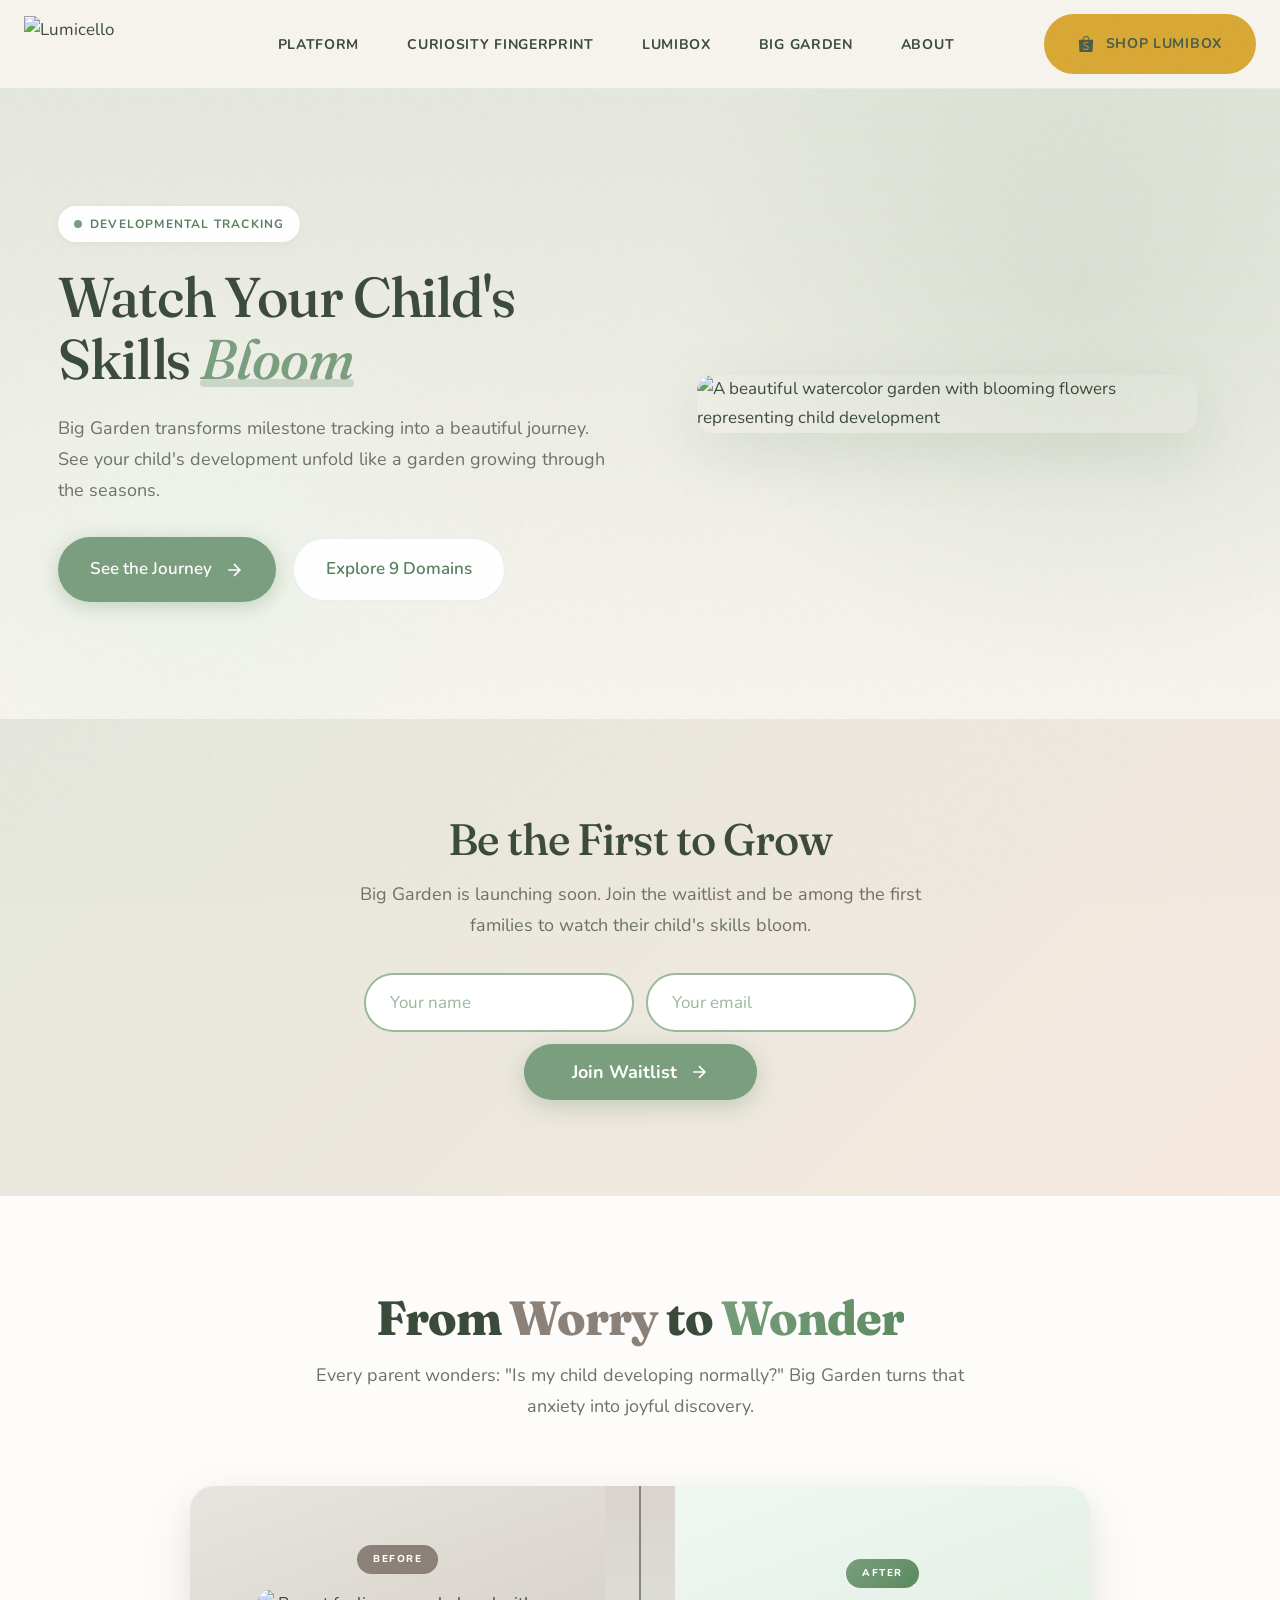
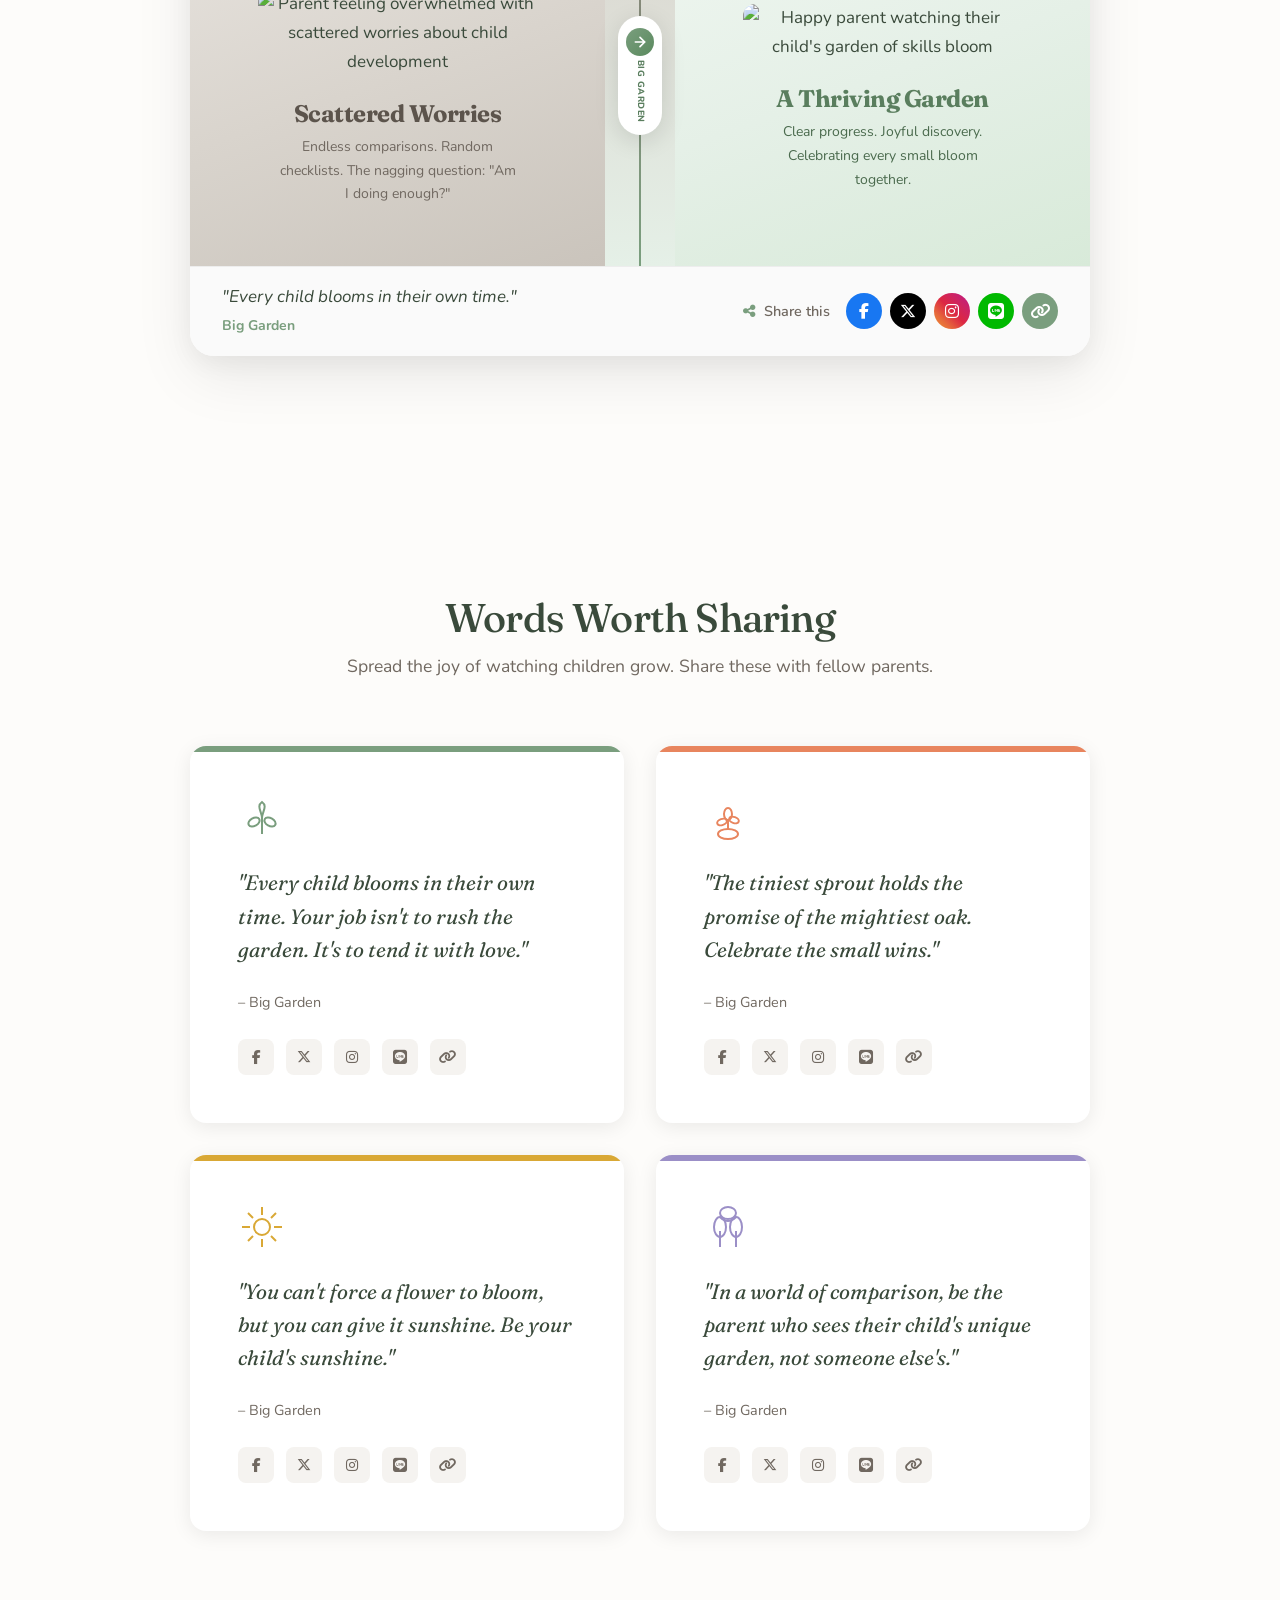
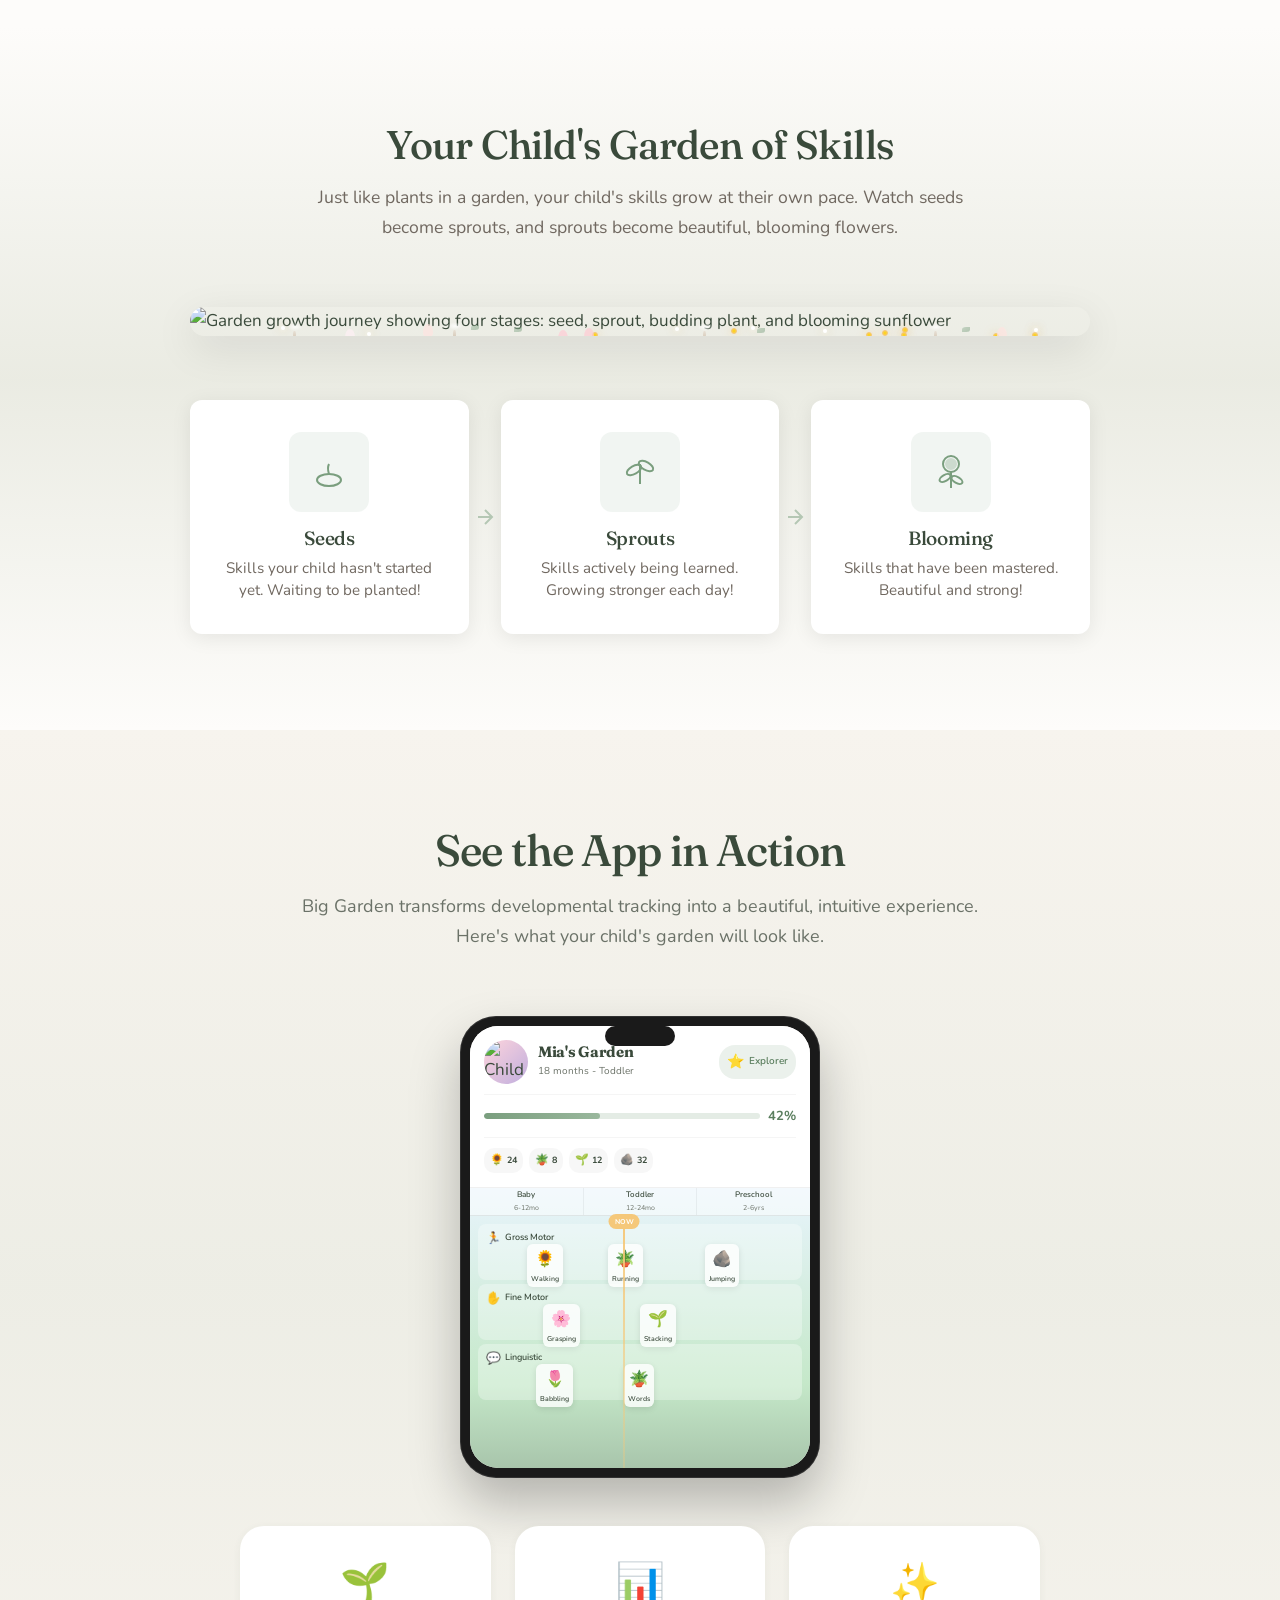
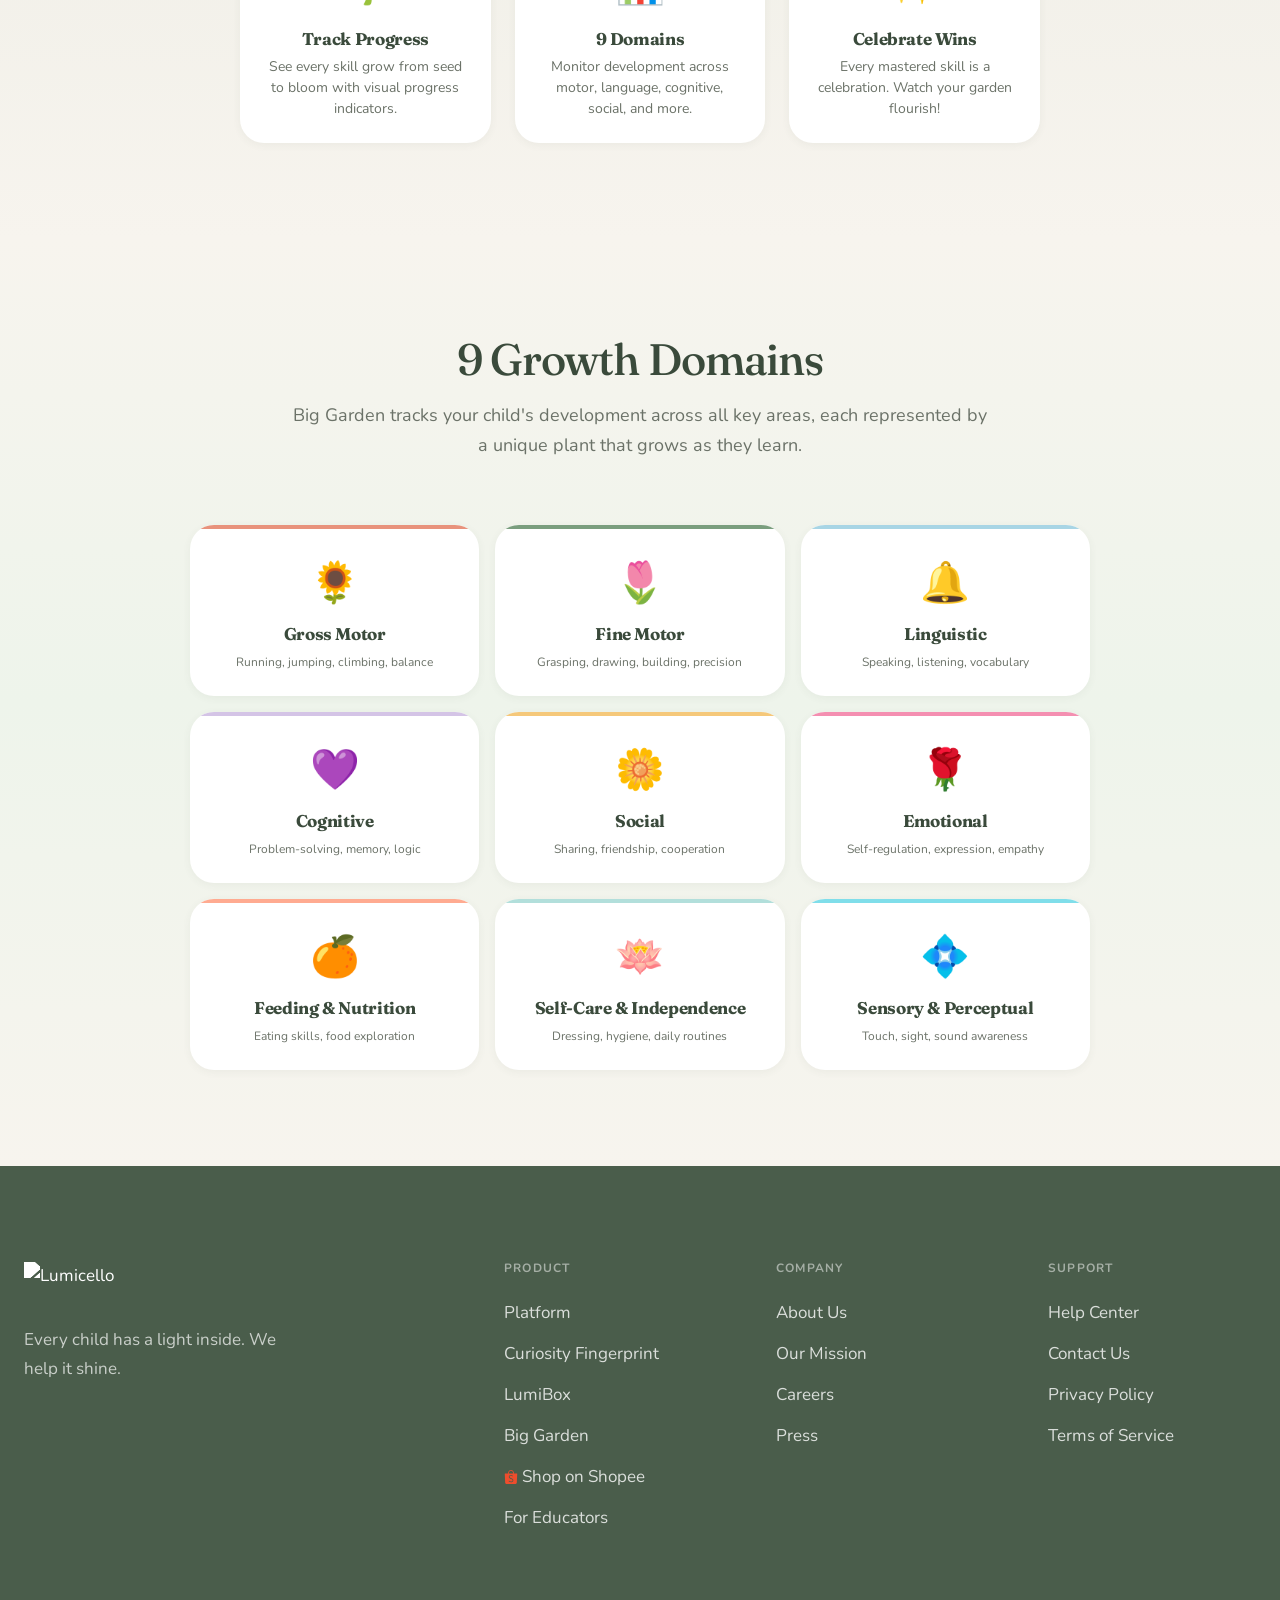
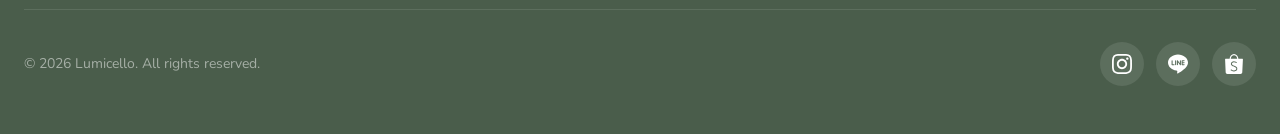
==== big-garden.html @ c8d3661e "Website updates: Big Garden waitlist, Shopee integration, illustrations, UX fixes - Add Big Garden p" ====
<!DOCTYPE html>
<html lang="en">
<head>
    <meta charset="UTF-8">
    <meta name="viewport" content="width=device-width, initial-scale=1.0">
    <meta name="theme-color" content="#7A9E7E">
    <title>Big Garden - Watch Your Child Grow | Lumicello</title>
    <meta name="description" content="Track your child's developmental milestones through the Big Garden app. Watch skills bloom like plants in a garden with our playful, research-backed approach.">

    <!-- Open Graph / Social Sharing -->
    <meta property="og:type" content="website">
    <meta property="og:url" content="https://lumicello.com/big-garden.html">
    <meta property="og:title" content="Big Garden - Watch Your Child Grow | Lumicello">
    <meta property="og:description" content="Track your child's developmental milestones through the Big Garden app. Watch skills bloom like plants in a garden.">
    <meta property="og:image" content="https://lumicello.com/assets/images/og-image.webp">
    <meta property="og:site_name" content="Lumicello">
    <meta property="og:locale" content="en_US">
    <meta property="og:locale:alternate" content="th_TH">

    <!-- Canonical URL -->
    <link rel="canonical" href="https://lumicello.com/big-garden.html">

    <!-- Twitter Card -->
    <meta name="twitter:card" content="summary_large_image">
    <meta name="twitter:title" content="Big Garden - Watch Your Child Grow | Lumicello">
    <meta name="twitter:description" content="Track your child's developmental milestones through the Big Garden app. Watch skills bloom like plants in a garden.">
    <meta name="twitter:image" content="https://lumicello.com/assets/images/og-image.webp">

    <!-- Fonts -->
    <link rel="preconnect" href="https://fonts.googleapis.com">
    <link rel="preconnect" href="https://fonts.gstatic.com" crossorigin>
    <link rel="preload" href="https://fonts.gstatic.com/s/nunito/v32/XRXV3I6Li01BKofINeaBTMnFcQ.woff2" as="font" type="font/woff2" crossorigin>
    <link rel="preload" href="https://fonts.gstatic.com/s/fraunces/v38/6NU78FyLNQOQZAnv9bYEvDiIdE9Ea92uemAk_WBq8U_9v0c2Wa0KxC9TeP2Xz5c.woff2" as="font" type="font/woff2" crossorigin>
    <link href="https://fonts.googleapis.com/css2?family=Fraunces:ital,opsz,wght@0,9..144,300..900;1,9..144,300..900&family=Nunito:ital,wght@0,300..1000;1,300..1000&family=Noto+Sans+Thai:wght@300..900&display=swap" rel="stylesheet">
    <link rel="stylesheet" href="https://cdnjs.cloudflare.com/ajax/libs/font-awesome/6.5.1/css/all.min.css" integrity="sha512-DTOQO9RWCH3ppGqcWaEA1BIZOC6xxalwEsw9c2QQeAIftl+Vegovlnee1c9QX4TctnWMn13TZye+giMm8e2LwA==" crossorigin="anonymous" referrerpolicy="no-referrer">

    <!-- Styles -->
    <link rel="stylesheet" href="css/variables.css">
    <link rel="stylesheet" href="css/style.css">

    <!-- Favicon -->
    <link rel="icon" href="favicon.png" type="image/png" sizes="32x32">
    <link rel="icon" href="svg_favicon.svg" type="image/svg+xml">
    <link rel="icon" href="favicon.ico" sizes="48x48">
    <link rel="apple-touch-icon" href="apple-touch-icon.png">

    <!-- Umami Analytics -->
    <script
        defer
        src="https://analytics.lumicello.com/script.js"
        data-website-id="dd17445d-a227-413a-bcca-4c5b8f31b8cf"
    ></script>

    <style>
        /* ============================================
           BIG GARDEN PAGE - Custom Variables
           ============================================ */
        :root {
            --color-sage: #7A9E7E;
            --color-sage-light: #9AB89D;
            --color-sage-dark: #5A7E5E;
            --color-sage-soft: rgba(122, 158, 126, 0.15);
            --color-coral-garden: #D97B64;
            --color-soil: #8B7355;
            --color-soil-dark: #6B5340;
            --color-sky-garden: #87CEEB;
        }

        /* ============================================
           PAGE CONTAINER
           ============================================ */
        .big-garden-page {
            min-height: 100vh;
            background: var(--color-bg-main);
            overflow-x: hidden;
        }

        /* ============================================
           HERO SECTION - Dancing Garden
           ============================================ */
        .garden-hero {
            position: relative;
            min-height: 70vh;
            display: flex;
            align-items: center;
            overflow: hidden;
            background: linear-gradient(180deg, var(--color-sage-soft) 0%, var(--color-bg-main) 100%);
        }

        .garden-hero::before {
            content: "";
            position: absolute;
            width: 800px;
            height: 800px;
            top: -200px;
            right: -200px;
            background: radial-gradient(ellipse, var(--color-sage-soft) 0%, transparent 70%);
            border-radius: var(--radius-blob);
            animation: blob-morph 20s ease-in-out infinite;
            z-index: 0;
        }

        .garden-hero::after {
            content: "";
            position: absolute;
            width: 600px;
            height: 600px;
            bottom: -150px;
            left: -100px;
            background: radial-gradient(ellipse, var(--color-bg-lawn) 0%, transparent 70%);
            border-radius: 60% 40% 30% 70% / 60% 30% 70% 40%;
            animation: blob-morph 25s ease-in-out infinite reverse;
            z-index: 0;
        }

        @keyframes blob-morph {
            0%, 100% { border-radius: 60% 40% 30% 70% / 60% 30% 70% 40%; }
            50% { border-radius: 30% 60% 70% 40% / 50% 60% 30% 60%; }
        }

        .garden-hero-container {
            max-width: var(--container-max);
            margin: 0 auto;
            padding: var(--space-3xl) var(--space-lg);
            display: grid;
            grid-template-columns: 1fr 1fr;
            gap: var(--space-3xl);
            align-items: center;
            position: relative;
            z-index: 1;
        }

        .garden-hero-content {
            max-width: 550px;
        }

        .garden-badge {
            display: inline-flex;
            align-items: center;
            gap: var(--space-xs);
            background: white;
            padding: var(--space-xs) var(--space-md);
            border-radius: var(--radius-pill);
            font-size: var(--text-xs);
            font-weight: 700;
            letter-spacing: var(--tracking-wider);
            text-transform: uppercase;
            margin-bottom: var(--space-lg);
            color: var(--color-sage-dark);
            box-shadow: var(--shadow-sm);
            animation: fade-up var(--duration-slower) var(--ease-out) both;
        }

        .garden-badge::before {
            content: "";
            width: 8px;
            height: 8px;
            background: var(--color-sage);
            border-radius: 50%;
            animation: pulse-dot 2s ease-in-out infinite;
        }

        @keyframes pulse-dot {
            0%, 100% { transform: scale(1); opacity: 1; }
            50% { transform: scale(1.3); opacity: 0.7; }
        }

        @keyframes fade-up {
            from { opacity: 0; transform: translateY(20px); }
            to { opacity: 1; transform: translateY(0); }
        }

        .garden-hero h1 {
            font-size: clamp(2.5rem, 5vw, 3.5rem);
            line-height: 1.1;
            margin-bottom: var(--space-lg);
            animation: fade-up var(--duration-slower) var(--ease-out) 0.1s both;
        }

        .garden-hero h1 .accent {
            color: var(--color-sage);
            font-style: italic;
            position: relative;
        }

        .garden-hero h1 .accent::after {
            content: "";
            position: absolute;
            bottom: 0.1em;
            left: 0;
            right: 0;
            height: 0.15em;
            background: var(--color-sage);
            opacity: 0.3;
            border-radius: var(--radius-pill);
        }

        .garden-hero p {
            font-size: var(--text-body-lg);
            line-height: var(--leading-relaxed);
            margin-bottom: var(--space-xl);
            color: var(--color-text-secondary);
            animation: fade-up var(--duration-slower) var(--ease-out) 0.2s both;
        }

        .garden-hero-buttons {
            display: flex;
            gap: var(--space-md);
            flex-wrap: wrap;
            animation: fade-up var(--duration-slower) var(--ease-out) 0.3s both;
        }

        .btn-garden {
            display: inline-flex;
            align-items: center;
            gap: var(--space-sm);
            padding: var(--space-md) var(--space-xl);
            border-radius: var(--radius-pill);
            font-weight: 600;
            font-size: var(--text-body);
            transition: all var(--duration-normal) var(--ease-out);
            cursor: pointer;
            border: none;
            text-decoration: none;
        }

        .btn-garden-primary {
            background: var(--color-sage);
            color: white;
            box-shadow: 0 4px 20px rgba(122, 158, 126, 0.4);
        }

        .btn-garden-primary:hover {
            background: var(--color-sage-dark);
            transform: translateY(-3px);
            box-shadow: 0 8px 30px rgba(122, 158, 126, 0.5);
        }

        .btn-garden-secondary {
            background: white;
            color: var(--color-sage-dark);
            border: 2px solid var(--color-sage-soft);
        }

        .btn-garden-secondary:hover {
            background: var(--color-sage-soft);
            transform: translateY(-3px);
        }

        /* Hero Visual - Garden Image */
        .garden-hero-visual {
            position: relative;
            display: flex;
            justify-content: center;
            align-items: center;
            animation: fade-up var(--duration-slowest) var(--ease-out) 0.4s both;
        }

        .garden-hero-visual picture {
            width: 100%;
            max-width: 500px;
        }

        .hero-garden-image {
            width: 100%;
            height: auto;
            border-radius: 16px;
            box-shadow: 0 20px 60px rgba(90, 126, 94, 0.15);
        }

        /* ============================================
           JOURNEY SECTION - Before/After Emotional
           ============================================ */
        .journey-section {
            padding: var(--space-4xl) 0;
            background: #FDFCFA;
            position: relative;
            overflow: hidden;
        }

        .journey-container {
            max-width: 1100px;
            margin: 0 auto;
            padding: 0 var(--space-lg);
            position: relative;
            z-index: 1;
        }

        .journey-header {
            text-align: center;
            max-width: 700px;
            margin: 0 auto var(--space-3xl);
        }

        .journey-header h2 {
            font-size: clamp(2rem, 5vw, 3rem);
            margin-bottom: var(--space-md);
            color: var(--color-text-primary);
            line-height: 1.1;
            font-weight: 800;
        }

        .journey-header h2 .accent-worry {
            color: #8B8178;
        }

        .journey-header h2 .accent-wonder {
            background: linear-gradient(135deg, var(--color-sage) 0%, #5A8A5E 100%);
            -webkit-background-clip: text;
            -webkit-text-fill-color: transparent;
            background-clip: text;
        }

        .journey-header p {
            font-size: var(--text-body-lg);
            color: var(--color-text-secondary);
            line-height: var(--leading-relaxed);
        }

        /* Shareable Card */
        .journey-shareable-card {
            background: white;
            border-radius: 24px;
            box-shadow:
                0 20px 60px rgba(0,0,0,0.08),
                0 8px 24px rgba(0,0,0,0.05);
            max-width: 900px;
            margin: 0 auto var(--space-2xl);
            overflow: hidden;
        }

        .journey-split {
            display: grid;
            grid-template-columns: 1fr auto 1fr;
            min-height: 380px;
        }

        .journey-panel {
            display: flex;
            flex-direction: column;
            justify-content: center;
            align-items: center;
            padding: var(--space-2xl) var(--space-xl);
            text-align: center;
            position: relative;
        }

        .journey-panel.before {
            background: linear-gradient(160deg, #E8E4DF 0%, #D9D4CD 50%, #CAC4BC 100%);
        }

        .journey-panel.after {
            background: linear-gradient(160deg, #F0F7F1 0%, #E5F0E7 50%, #D8EAD9 100%);
        }

        .journey-panel-label {
            display: inline-block;
            padding: 6px 16px;
            border-radius: var(--radius-pill);
            font-size: 10px;
            font-weight: 800;
            text-transform: uppercase;
            letter-spacing: 0.15em;
            margin-bottom: var(--space-md);
        }

        .journey-panel.before .journey-panel-label {
            background: #8B8178;
            color: white;
        }

        .journey-panel.after .journey-panel-label {
            background: linear-gradient(135deg, var(--color-sage) 0%, #5A8A5E 100%);
            color: white;
        }

        .journey-panel-illustration {
            width: 100%;
            max-width: 280px;
            margin-bottom: var(--space-lg);
        }

        .journey-panel-illustration img {
            width: 100%;
            height: auto;
            border-radius: 12px;
        }

        .journey-panel h3 {
            font-size: clamp(1.2rem, 2.5vw, 1.5rem);
            margin-bottom: var(--space-xs);
            font-weight: 700;
        }

        .journey-panel.before h3 { color: #5C544C; }
        .journey-panel.after h3 { color: var(--color-sage-dark); }

        .journey-panel p {
            font-size: var(--text-small);
            line-height: var(--leading-relaxed);
            max-width: 240px;
        }

        .journey-panel.before p { color: #706860; }
        .journey-panel.after p { color: #4A6A4D; }

        /* Center Divider */
        .journey-divider {
            display: flex;
            flex-direction: column;
            align-items: center;
            justify-content: center;
            width: 70px;
            background: linear-gradient(180deg, #D9D4CD 0%, #E5F0E7 100%);
            position: relative;
        }

        .journey-divider::before {
            content: "";
            position: absolute;
            top: 0;
            left: 50%;
            bottom: 0;
            width: 2px;
            transform: translateX(-50%);
            background: linear-gradient(180deg, #8B8178 0%, var(--color-sage) 100%);
        }

        .journey-divider-badge {
            display: flex;
            flex-direction: column;
            align-items: center;
            gap: 4px;
            background: white;
            padding: 12px 8px;
            border-radius: 30px;
            box-shadow: 0 6px 24px rgba(0,0,0,0.12);
            z-index: 3;
        }

        .journey-divider-arrow {
            width: 28px;
            height: 28px;
            background: linear-gradient(135deg, var(--color-sage) 0%, #5A8A5E 100%);
            border-radius: 50%;
            display: flex;
            align-items: center;
            justify-content: center;
        }

        .journey-divider-arrow svg {
            width: 16px;
            height: 16px;
            stroke: white;
        }

        .journey-divider-text {
            font-size: 9px;
            font-weight: 800;
            color: var(--color-sage-dark);
            text-transform: uppercase;
            letter-spacing: 0.05em;
            writing-mode: vertical-rl;
            text-orientation: mixed;
        }

        /* Journey Bottom */
        .journey-bottom {
            display: flex;
            align-items: center;
            justify-content: space-between;
            padding: var(--space-md) var(--space-xl);
            background: #FAFAFA;
            border-top: 1px solid rgba(0,0,0,0.05);
        }

        .journey-tagline p {
            font-size: var(--text-body);
            font-style: italic;
            color: var(--color-text-primary);
            margin: 0;
        }

        .journey-tagline .brand {
            font-size: var(--text-small);
            color: var(--color-sage);
            font-weight: 700;
            font-style: normal;
        }

        .journey-share-row {
            display: flex;
            align-items: center;
            gap: var(--space-md);
        }

        .share-label {
            font-size: 0.9rem;
            color: #706860;
            font-weight: 600;
            display: flex;
            align-items: center;
            gap: var(--space-xs);
        }

        .share-label i {
            color: var(--color-sage);
        }

        .share-buttons {
            display: flex;
            gap: var(--space-xs);
        }

        .journey-share-btn {
            width: 36px;
            height: 36px;
            border-radius: 50%;
            border: none;
            cursor: pointer;
            display: flex;
            align-items: center;
            justify-content: center;
            transition: transform var(--duration-fast), box-shadow var(--duration-fast);
            color: white;
            font-size: 16px;
        }

        .journey-share-btn:hover {
            transform: translateY(-2px);
            box-shadow: 0 4px 12px rgba(0,0,0,0.15);
        }

        .journey-share-btn.facebook { background: #1877F2; }
        .journey-share-btn.twitter { background: #000; }
        .journey-share-btn.instagram { background: linear-gradient(45deg, #f09433 0%, #e6683c 25%, #dc2743 50%, #cc2366 75%, #bc1888 100%); }
        .journey-share-btn.line { background: #00B900; }
        .journey-share-btn.copy { background: var(--color-sage); }

        /* ============================================
           QUOTABLE CARDS SECTION - Words Worth Sharing
           ============================================ */
        .quotable-section {
            padding: var(--space-4xl) var(--space-lg);
            background: #FDFCFA;
        }

        .quotable-container {
            max-width: 1100px;
            margin: 0 auto;
        }

        .quotable-header {
            text-align: center;
            max-width: 600px;
            margin: 0 auto var(--space-3xl);
        }

        .quotable-header h2 {
            font-size: clamp(1.8rem, 4vw, 2.5rem);
            margin-bottom: var(--space-sm);
            color: var(--color-text-primary);
        }

        .quotable-header p {
            font-size: 1.1rem;
            color: #706860;
        }

        .quotable-cards {
            display: grid;
            grid-template-columns: repeat(2, 1fr);
            gap: var(--space-xl);
            max-width: 900px;
            margin: 0 auto;
        }

        .quotable-card {
            position: relative;
            background: white;
            border-radius: 16px;
            padding: var(--space-2xl);
            box-shadow: 0 4px 20px rgba(0,0,0,0.08);
            transition: transform var(--duration-normal), box-shadow var(--duration-normal);
            overflow: hidden;
        }

        .quotable-card::before {
            content: "";
            position: absolute;
            top: 0;
            left: 0;
            right: 0;
            height: 6px;
        }

        .quotable-card.sage::before { background: var(--color-sage); }
        .quotable-card.coral::before { background: #E8855E; }
        .quotable-card.accent::before { background: #D9A835; }
        .quotable-card.lavender::before { background: #9B8FC7; }

        .quotable-card:hover {
            transform: translateY(-8px);
            box-shadow: 0 12px 40px rgba(0,0,0,0.12);
        }

        .quotable-icon {
            width: 48px;
            height: 48px;
            margin-bottom: var(--space-lg);
        }

        .quotable-icon svg {
            width: 100%;
            height: 100%;
            color: var(--color-sage);
        }

        .quotable-card.coral .quotable-icon svg { color: #E8855E; }
        .quotable-card.accent .quotable-icon svg { color: #D9A835; }
        .quotable-card.lavender .quotable-icon svg { color: #9B8FC7; }

        .quotable-text {
            font-size: clamp(1.1rem, 2vw, 1.3rem);
            font-family: var(--font-heading);
            font-style: italic;
            color: var(--color-text-primary);
            line-height: 1.6;
            margin-bottom: var(--space-lg);
        }

        .quotable-attribution {
            font-size: 0.9rem;
            color: #706860;
            margin-bottom: var(--space-lg);
        }

        .quotable-card .share-buttons {
            display: flex;
            gap: var(--space-sm);
        }

        .quotable-card .share-btn {
            display: inline-flex;
            align-items: center;
            justify-content: center;
            width: 36px;
            height: 36px;
            border-radius: 8px;
            border: none;
            cursor: pointer;
            transition: all var(--duration-fast);
            background: #F5F3F0;
            color: #706860;
            font-size: 14px;
        }

        .quotable-card .share-btn:hover {
            transform: scale(1.1);
        }

        .quotable-card .share-btn.facebook:hover { background: rgba(24, 119, 242, 0.1); color: #1877F2; }
        .quotable-card .share-btn.twitter:hover { background: rgba(0, 0, 0, 0.1); color: #000; }
        .quotable-card .share-btn.instagram:hover { background: rgba(225, 48, 108, 0.1); color: #E1306C; }
        .quotable-card .share-btn.line:hover { background: rgba(0, 185, 0, 0.1); color: #00B900; }
        .quotable-card .share-btn.copy:hover { background: rgba(90, 126, 94, 0.1); color: var(--color-sage); }

        .quotable-card .share-btn.copy.copied::after {
            content: "Copied!";
            position: absolute;
            bottom: 100%;
            left: 50%;
            transform: translateX(-50%);
            padding: 4px 8px;
            background: var(--color-text-primary);
            color: white;
            font-size: 12px;
            border-radius: 4px;
            white-space: nowrap;
        }

        @media (max-width: 768px) {
            .quotable-cards {
                grid-template-columns: 1fr;
                max-width: 500px;
            }
        }

        /* ============================================
           GARDEN METAPHOR SECTION
           ============================================ */
        .garden-metaphor {
            padding: var(--space-4xl) var(--space-lg);
            background: linear-gradient(180deg, #FDFCFA 0%, rgba(122, 158, 126, 0.1) 50%, #FDFCFA 100%);
            position: relative;
            overflow: hidden;
        }

        .garden-metaphor-container {
            max-width: 1100px;
            margin: 0 auto;
        }

        .garden-metaphor-header {
            text-align: center;
            max-width: 700px;
            margin: 0 auto var(--space-3xl);
        }

        .garden-metaphor-header h2 {
            font-size: clamp(1.8rem, 4vw, 2.5rem);
            margin-bottom: var(--space-md);
            color: var(--color-text-primary);
        }

        .garden-metaphor-header p {
            font-size: 1.1rem;
            color: #706860;
            line-height: 1.7;
        }

        .garden-scene {
            position: relative;
            width: 100%;
            max-width: 900px;
            margin: 0 auto var(--space-3xl);
            border-radius: 16px;
            overflow: hidden;
            box-shadow: 0 12px 40px rgba(0,0,0,0.1);
        }

        .garden-scene-img {
            width: 100%;
            height: auto;
            display: block;
        }

        .garden-particles {
            position: absolute;
            inset: 0;
            pointer-events: none;
            overflow: hidden;
        }

        .particle {
            position: absolute;
            will-change: transform, opacity;
        }

        /* Pollen - gentle golden sparkles that pulse with life */
        .particle.pollen {
            width: 6px;
            height: 6px;
            background: radial-gradient(circle, #FFD700 0%, #F5C87A 60%, transparent 100%);
            border-radius: 50%;
            box-shadow: 0 0 8px rgba(245, 200, 122, 0.6);
            animation: pollen-dance var(--duration, 7s) cubic-bezier(0.4, 0, 0.2, 1) infinite;
            animation-delay: var(--delay, 0s);
        }

        /* Seeds - whimsical floating seeds drifting on a breeze */
        .particle.seed {
            width: 3px;
            height: 12px;
            background: linear-gradient(to bottom, #E8DFD4 0%, #C9BDA8 100%);
            border-radius: 40% 40% 50% 50%;
            animation: seed-float var(--duration, 9s) ease-in-out infinite;
            animation-delay: var(--delay, 0s);
        }

        .particle.seed::before {
            content: "";
            position: absolute;
            top: -8px;
            left: 50%;
            transform: translateX(-50%);
            width: 16px;
            height: 8px;
            background: radial-gradient(ellipse at center, rgba(255,255,255,0.8) 0%, transparent 70%);
            border-radius: 50%;
        }

        /* Petals - joyful flower petals twirling in celebration */
        .particle.petal {
            width: 10px;
            height: 14px;
            background: var(--petal-color, #FFCCD5);
            border-radius: 50% 50% 50% 50% / 60% 60% 40% 40%;
            opacity: 0.7;
            animation: petal-twirl var(--duration, 8s) ease-in-out infinite;
            animation-delay: var(--delay, 0s);
        }

        /* Sparkle - tiny magical glints of light */
        .particle.sparkle {
            width: 4px;
            height: 4px;
            background: white;
            border-radius: 50%;
            box-shadow:
                0 0 4px rgba(255, 255, 255, 0.9),
                0 0 8px rgba(217, 168, 53, 0.5);
            animation: sparkle-burst var(--duration, 3s) ease-out infinite;
            animation-delay: var(--delay, 0s);
        }

        /* Leaf motes - tiny leaf fragments catching the light */
        .particle.leaf-mote {
            width: 8px;
            height: 5px;
            background: linear-gradient(135deg, var(--color-sage-light) 0%, var(--color-sage) 100%);
            border-radius: 50% 0 50% 0;
            opacity: 0.5;
            animation: leaf-sway var(--duration, 10s) ease-in-out infinite;
            animation-delay: var(--delay, 0s);
        }

        /* Pollen dance - rises with gentle side-to-side sway, pulsing */
        @keyframes pollen-dance {
            0% {
                transform: translate(0, 0) scale(0.8);
                opacity: 0;
            }
            5% {
                opacity: 0.9;
            }
            25% {
                transform: translate(15px, -40px) scale(1.1);
                opacity: 1;
            }
            50% {
                transform: translate(-10px, -90px) scale(0.9);
                opacity: 0.8;
            }
            75% {
                transform: translate(20px, -130px) scale(1);
                opacity: 0.6;
            }
            95% {
                opacity: 0.2;
            }
            100% {
                transform: translate(5px, -160px) scale(0.7);
                opacity: 0;
            }
        }

        /* Seed float - graceful upward drift with gentle rotation */
        @keyframes seed-float {
            0% {
                transform: translate(0, 0) rotate(0deg);
                opacity: 0;
            }
            8% {
                opacity: 0.7;
            }
            30% {
                transform: translate(-20px, -50px) rotate(20deg);
            }
            50% {
                transform: translate(15px, -100px) rotate(-15deg);
                opacity: 0.8;
            }
            70% {
                transform: translate(-10px, -140px) rotate(10deg);
            }
            92% {
                opacity: 0.3;
            }
            100% {
                transform: translate(5px, -180px) rotate(-5deg);
                opacity: 0;
            }
        }

        /* Petal twirl - joyful spinning with upward bounce */
        @keyframes petal-twirl {
            0% {
                transform: translate(0, 0) rotate(0deg) scale(0.6);
                opacity: 0;
            }
            10% {
                opacity: 0.7;
                transform: translate(5px, -15px) rotate(45deg) scale(1);
            }
            30% {
                transform: translate(-15px, -55px) rotate(135deg) scale(0.95);
            }
            50% {
                transform: translate(20px, -95px) rotate(225deg) scale(1.05);
                opacity: 0.8;
            }
            70% {
                transform: translate(-5px, -130px) rotate(315deg) scale(0.9);
            }
            90% {
                opacity: 0.3;
            }
            100% {
                transform: translate(10px, -160px) rotate(405deg) scale(0.7);
                opacity: 0;
            }
        }

        /* Sparkle burst - quick bright flash then fade */
        @keyframes sparkle-burst {
            0% {
                transform: translate(0, 0) scale(0);
                opacity: 0;
            }
            15% {
                transform: translate(2px, -10px) scale(1.5);
                opacity: 1;
            }
            30% {
                transform: translate(-3px, -25px) scale(0.8);
                opacity: 0.9;
            }
            50% {
                transform: translate(5px, -45px) scale(1.2);
                opacity: 0.7;
            }
            75% {
                transform: translate(-2px, -65px) scale(0.6);
                opacity: 0.4;
            }
            100% {
                transform: translate(3px, -80px) scale(0.3);
                opacity: 0;
            }
        }

        /* Leaf sway - slow, peaceful swaying drift */
        @keyframes leaf-sway {
            0% {
                transform: translate(0, 0) rotate(0deg);
                opacity: 0;
            }
            5% {
                opacity: 0.5;
            }
            20% {
                transform: translate(25px, -30px) rotate(25deg);
            }
            40% {
                transform: translate(-15px, -70px) rotate(-20deg);
                opacity: 0.6;
            }
            60% {
                transform: translate(30px, -110px) rotate(30deg);
            }
            80% {
                transform: translate(-10px, -145px) rotate(-15deg);
                opacity: 0.4;
            }
            95% {
                opacity: 0.1;
            }
            100% {
                transform: translate(15px, -170px) rotate(10deg);
                opacity: 0;
            }
        }

        .growth-stages {
            display: grid;
            grid-template-columns: repeat(3, 1fr);
            gap: var(--space-xl);
            max-width: 900px;
            margin: 0 auto;
        }

        .growth-stage {
            text-align: center;
            padding: var(--space-xl);
            background: white;
            border-radius: 12px;
            box-shadow: 0 4px 20px rgba(0,0,0,0.08);
            transition: transform var(--duration-normal), box-shadow var(--duration-normal);
            position: relative;
        }

        .growth-stage::before {
            content: "";
            position: absolute;
            top: 0;
            left: 0;
            right: 0;
            height: 4px;
            background: var(--color-sage);
            opacity: 0;
            transition: opacity var(--duration-normal);
            border-radius: 12px 12px 0 0;
        }

        .growth-stage:hover {
            transform: translateY(-8px);
            box-shadow: 0 12px 40px rgba(0,0,0,0.12);
        }

        .growth-stage:hover::before {
            opacity: 1;
        }

        .growth-icon {
            width: 80px;
            height: 80px;
            margin: 0 auto var(--space-md);
            display: flex;
            align-items: center;
            justify-content: center;
            background: rgba(122, 158, 126, 0.1);
            border-radius: 12px;
            transition: transform var(--duration-normal);
        }

        .growth-stage:hover .growth-icon {
            transform: scale(1.1);
        }

        .growth-icon svg {
            width: 48px;
            height: 48px;
            color: var(--color-sage);
        }

        .growth-stage h3 {
            font-size: 1.2rem;
            color: var(--color-text-primary);
            margin-bottom: var(--space-xs);
        }

        .growth-stage p {
            font-size: 0.95rem;
            color: #706860;
            line-height: 1.5;
        }

        .growth-arrow {
            position: absolute;
            right: -28px;
            top: 50%;
            transform: translateY(-50%);
            width: 24px;
            height: 24px;
            color: var(--color-sage);
            opacity: 0.5;
            z-index: 1;
        }

        .growth-stage:last-child .growth-arrow {
            display: none;
        }

        @media (max-width: 768px) {
            .growth-stages {
                grid-template-columns: 1fr;
                max-width: 400px;
            }
            .growth-arrow {
                display: none;
            }
        }

        /* ============================================
           APP PREVIEW SECTION - Floating Phone
           ============================================ */
        .app-preview-section {
            padding: var(--space-4xl) var(--space-lg);
            background: linear-gradient(180deg, var(--color-bg-main) 0%, rgba(122, 158, 126, 0.08) 50%, var(--color-bg-main) 100%);
            position: relative;
            overflow: hidden;
        }

        .app-preview-container {
            max-width: var(--container-max);
            margin: 0 auto;
        }

        .app-preview-header {
            text-align: center;
            max-width: 700px;
            margin: 0 auto var(--space-3xl);
        }

        .app-preview-header h2 {
            font-size: clamp(2rem, 5vw, 2.75rem);
            margin-bottom: var(--space-md);
            color: var(--color-text-primary);
        }

        .app-preview-header p {
            font-size: var(--text-body-lg);
            color: var(--color-text-secondary);
            line-height: var(--leading-relaxed);
        }

        /* Phone Frame */
        .phone-mockup {
            max-width: 360px;
            margin: 0 auto var(--space-2xl);
            position: relative;
            animation: float-phone 6s ease-in-out infinite;
        }

        @keyframes float-phone {
            0%, 100% { transform: translateY(0); }
            50% { transform: translateY(-10px); }
        }

        .phone-frame {
            background: #1a1a1a;
            border-radius: 36px;
            padding: 10px;
            box-shadow:
                0 25px 50px rgba(0, 0, 0, 0.25),
                0 0 0 1px rgba(255, 255, 255, 0.1) inset;
            position: relative;
        }

        .phone-frame::before {
            content: "";
            position: absolute;
            top: 10px;
            left: 50%;
            transform: translateX(-50%);
            width: 70px;
            height: 20px;
            background: #1a1a1a;
            border-radius: 10px;
            z-index: 10;
        }

        .phone-screen {
            background: #FAF8F5;
            border-radius: 28px;
            overflow: hidden;
        }

        /* App Preview HUD */
        .preview-hud {
            background: white;
            padding: 14px;
            border-bottom: 1px solid rgba(0, 0, 0, 0.06);
        }

        .preview-hud-row {
            display: flex;
            align-items: center;
            gap: 10px;
        }

        .preview-hud-row + .preview-hud-row {
            margin-top: 10px;
            padding-top: 10px;
            border-top: 1px solid rgba(0, 0, 0, 0.04);
        }

        .preview-avatar {
            width: 44px;
            height: 44px;
            border-radius: 50%;
            background: linear-gradient(135deg, #ffd5dc, #c0aede);
            overflow: hidden;
            flex-shrink: 0;
        }

        .preview-avatar img {
            width: 100%;
            height: 100%;
            object-fit: cover;
        }

        .preview-identity { flex: 1; min-width: 0; }

        .preview-name {
            font-family: var(--font-heading);
            font-size: 15px;
            font-weight: 700;
            color: var(--color-text-primary);
            margin: 0;
        }

        .preview-meta {
            font-size: 10px;
            color: var(--color-text-secondary);
            margin: 2px 0 0;
        }

        .preview-archetype {
            display: flex;
            align-items: center;
            gap: 5px;
            background: var(--color-sage-soft);
            padding: 5px 8px;
            border-radius: 16px;
        }

        .preview-archetype-icon { font-size: 14px; }
        .preview-archetype-text {
            font-size: 10px;
            font-weight: 600;
            color: var(--color-sage-dark);
        }

        .preview-progress {
            display: flex;
            align-items: center;
            gap: 8px;
            flex: 1;
        }

        .preview-progress-bar {
            flex: 1;
            height: 6px;
            background: rgba(122, 158, 126, 0.2);
            border-radius: 3px;
            overflow: hidden;
        }

        .preview-progress-fill {
            height: 100%;
            background: linear-gradient(90deg, var(--color-sage), var(--color-sage-light));
            border-radius: 3px;
        }

        .preview-progress-text {
            font-size: 13px;
            font-weight: 700;
            color: var(--color-sage-dark);
        }

        .preview-legend {
            display: flex;
            gap: 6px;
            flex-wrap: wrap;
        }

        .preview-legend-item {
            display: flex;
            align-items: center;
            gap: 3px;
            font-size: 9px;
            color: var(--color-text-secondary);
            background: rgba(0, 0, 0, 0.03);
            padding: 3px 6px;
            border-radius: 10px;
        }

        .preview-legend-emoji { font-size: 11px; }
        .preview-legend-count {
            font-weight: 700;
            color: var(--color-text-primary);
        }

        /* Garden View in Phone */
        .preview-garden {
            position: relative;
            height: 280px;
            background: linear-gradient(180deg, #E8F4FC 0%, #C5E8C9 70%, #A8C5AB 100%);
            overflow: hidden;
        }

        .preview-timeline {
            display: flex;
            height: 28px;
            background: rgba(255, 255, 255, 0.5);
            border-bottom: 1px solid rgba(0, 0, 0, 0.08);
        }

        .preview-era {
            flex: 1;
            display: flex;
            flex-direction: column;
            align-items: center;
            justify-content: center;
            font-size: 8px;
            border-right: 1px solid rgba(0, 0, 0, 0.05);
        }

        .preview-era:last-child { border-right: none; }

        .preview-era-name {
            font-weight: 600;
            color: var(--color-text-primary);
        }

        .preview-era-range {
            font-size: 7px;
            color: var(--color-text-secondary);
        }

        .preview-now-indicator {
            position: absolute;
            top: 28px;
            left: 45%;
            width: 2px;
            height: calc(100% - 28px);
            background: linear-gradient(180deg, #F5C87A 0%, rgba(245, 200, 122, 0.3) 100%);
            z-index: 20;
        }

        .preview-now-label {
            position: absolute;
            top: -2px;
            left: 50%;
            transform: translateX(-50%);
            background: #F5C87A;
            color: white;
            font-size: 7px;
            font-weight: 700;
            padding: 2px 6px;
            border-radius: 8px;
            white-space: nowrap;
        }

        /* Domain Rows */
        .preview-domain-rows {
            position: relative;
            height: calc(100% - 28px);
            padding: 8px;
        }

        .preview-domain-row {
            position: relative;
            height: 56px;
            margin-bottom: 4px;
            background: rgba(255,255,255,0.3);
            border-radius: 8px;
            padding: 4px 8px;
        }

        .preview-domain-label {
            display: flex;
            align-items: center;
            gap: 4px;
            position: absolute;
            top: 4px;
            left: 8px;
            z-index: 5;
        }

        .preview-domain-icon { font-size: 12px; }
        .preview-domain-name {
            font-size: 9px;
            font-weight: 600;
            color: var(--color-text-primary);
        }

        .preview-skill-plant {
            position: absolute;
            display: flex;
            flex-direction: column;
            align-items: center;
            text-align: center;
            padding: 2px 4px;
            border-radius: 6px;
            background: rgba(255,255,255,0.8);
            box-shadow: 0 2px 6px rgba(0,0,0,0.1);
            transition: transform var(--duration-fast);
        }

        .preview-skill-plant:hover { transform: scale(1.05); }

        .preview-skill-emoji { font-size: 16px; }
        .preview-skill-name {
            font-size: 7px;
            font-weight: 600;
            color: var(--color-text-primary);
        }
        .preview-skill-status {
            font-size: 6px;
            color: var(--color-text-secondary);
        }

        /* App Features Grid */
        .app-features-grid {
            display: grid;
            grid-template-columns: repeat(3, 1fr);
            gap: var(--space-lg);
            max-width: 800px;
            margin: 0 auto;
        }

        .app-feature-card {
            text-align: center;
            padding: var(--space-lg);
            background: white;
            border-radius: var(--radius-lg);
            box-shadow: var(--shadow-sm);
            transition: transform var(--duration-normal), box-shadow var(--duration-normal);
        }

        .app-feature-card:hover {
            transform: translateY(-5px);
            box-shadow: var(--shadow-lg);
        }

        .app-feature-icon {
            font-size: 2.5rem;
            margin-bottom: var(--space-sm);
        }

        .app-feature-card h4 {
            font-size: var(--text-body);
            font-weight: 700;
            color: var(--color-text-primary);
            margin-bottom: var(--space-xs);
        }

        .app-feature-card p {
            font-size: var(--text-small);
            color: var(--color-text-secondary);
            line-height: var(--leading-normal);
        }

        /* ============================================
           DOMAINS SECTION - 9 Growth Domains
           ============================================ */
        .domains-section {
            padding: var(--space-4xl) var(--space-lg);
            background: linear-gradient(180deg, var(--color-bg-main) 0%, var(--color-bg-lawn) 50%, var(--color-bg-main) 100%);
        }

        .domains-container {
            max-width: var(--container-max);
            margin: 0 auto;
        }

        .domains-header {
            text-align: center;
            max-width: 700px;
            margin: 0 auto var(--space-3xl);
        }

        .domains-header h2 {
            font-size: clamp(2rem, 5vw, 2.75rem);
            margin-bottom: var(--space-md);
            color: var(--color-text-primary);
        }

        .domains-header p {
            font-size: var(--text-body-lg);
            color: var(--color-text-secondary);
            line-height: var(--leading-relaxed);
        }

        .domains-grid {
            display: grid;
            grid-template-columns: repeat(3, 1fr);
            gap: var(--space-md);
            max-width: 900px;
            margin: 0 auto;
        }

        .domain-card {
            text-align: center;
            padding: var(--space-lg);
            background: white;
            border-radius: var(--radius-lg);
            box-shadow: var(--shadow-sm);
            transition: all var(--duration-normal) var(--ease-out);
            position: relative;
            overflow: hidden;
        }

        .domain-card::before {
            content: "";
            position: absolute;
            top: 0;
            left: 0;
            right: 0;
            height: 4px;
            background: var(--domain-color, var(--color-sage));
        }

        .domain-card:hover {
            transform: translateY(-5px);
            box-shadow: var(--shadow-lg);
        }

        .domain-icon {
            font-size: 2.5rem;
            margin-bottom: var(--space-xs);
        }

        .domain-card h4 {
            font-size: var(--text-body);
            font-weight: 700;
            color: var(--color-text-primary);
            margin-bottom: var(--space-xs);
        }

        .domain-card p {
            font-size: var(--text-xs);
            color: var(--color-text-secondary);
        }

        /* ============================================
           CTA SECTION
           ============================================ */
        .garden-cta-section {
            padding: var(--space-4xl) var(--space-lg);
            background: linear-gradient(135deg, var(--color-sage-soft) 0%, rgba(232, 133, 94, 0.1) 100%);
            text-align: center;
        }

        .garden-cta-container {
            max-width: 600px;
            margin: 0 auto;
        }

        .garden-cta-container h2 {
            font-size: clamp(2rem, 5vw, 2.75rem);
            margin-bottom: var(--space-md);
            color: var(--color-text-primary);
        }

        .garden-cta-container p {
            font-size: var(--text-body-lg);
            color: var(--color-text-secondary);
            margin-bottom: var(--space-xl);
            line-height: var(--leading-relaxed);
        }

        .garden-cta-btn {
            display: inline-flex;
            align-items: center;
            gap: var(--space-sm);
            padding: var(--space-md) var(--space-2xl);
            background: var(--color-sage);
            color: white;
            font-weight: 700;
            font-size: var(--text-body-lg);
            border-radius: var(--radius-pill);
            text-decoration: none;
            box-shadow: 0 6px 24px rgba(122, 158, 126, 0.4);
            transition: all var(--duration-normal) var(--ease-out);
        }

        .garden-cta-btn:hover {
            background: var(--color-sage-dark);
            transform: translateY(-3px);
            box-shadow: 0 10px 36px rgba(122, 158, 126, 0.5);
        }

        .garden-cta-btn svg {
            width: 20px;
            height: 20px;
            stroke: currentColor;
        }

        .garden-cta-btn[type="submit"] {
            border: none;
            cursor: pointer;
            font-family: inherit;
        }

        .garden-waitlist-form {
            margin-top: var(--space-xl);
            width: 100%;
            max-width: 700px;
        }

        .garden-form-row {
            display: flex;
            gap: var(--space-sm);
            align-items: center;
            flex-wrap: wrap;
            justify-content: center;
        }

        .garden-form-field input {
            padding: var(--space-md) var(--space-lg);
            border: 2px solid var(--color-sage-light);
            border-radius: var(--radius-pill);
            background: white;
            color: var(--color-text);
            font-size: var(--text-body);
            font-family: inherit;
            min-width: 200px;
            transition: all var(--duration-normal) var(--ease-out);
        }

        .garden-form-field input::placeholder {
            color: var(--color-sage-light);
        }

        .garden-form-field input:focus {
            outline: none;
            border-color: var(--color-sage);
            box-shadow: 0 0 0 3px rgba(122, 158, 126, 0.15);
        }

        .garden-waitlist-success {
            text-align: center;
            animation: fadeInUp 0.6s ease-out;
        }

        .garden-waitlist-success .success-icon {
            font-size: 3.5rem;
            margin-bottom: var(--space-md);
        }

        .garden-waitlist-success h3 {
            font-family: var(--font-heading);
            font-size: var(--text-h3);
            color: var(--color-sage-dark);
            margin-bottom: var(--space-sm);
        }

        .garden-waitlist-success p {
            font-size: var(--text-body-lg);
            color: var(--color-text-muted);
            max-width: 400px;
            margin: 0 auto;
        }

        @keyframes fadeInUp {
            from { opacity: 0; transform: translateY(20px); }
            to { opacity: 1; transform: translateY(0); }
        }

        /* ============================================
           RESPONSIVE
           ============================================ */
        @media (max-width: 900px) {
            .garden-form-row {
                flex-direction: column;
            }

            .garden-form-field input,
            .garden-waitlist-form .garden-cta-btn {
                width: 100%;
                justify-content: center;
            }

            .garden-hero-container {
                grid-template-columns: 1fr;
                text-align: center;
            }

            .garden-hero-content {
                max-width: 100%;
            }

            .garden-hero-buttons {
                justify-content: center;
            }

            .journey-split {
                grid-template-columns: 1fr;
            }

            .journey-divider {
                width: 100%;
                height: 60px;
                flex-direction: row;
            }

            .journey-divider::before {
                top: 50%;
                left: 0;
                right: 0;
                bottom: auto;
                width: 100%;
                height: 2px;
                transform: translateY(-50%);
            }

            .journey-divider-badge {
                flex-direction: row;
                padding: 10px 16px;
            }

            .journey-divider-text {
                writing-mode: horizontal-tb;
            }

            .journey-bottom {
                flex-direction: column;
                gap: var(--space-md);
            }

            .app-features-grid {
                grid-template-columns: 1fr;
                max-width: 400px;
            }

            .domains-grid {
                grid-template-columns: repeat(3, 1fr);
                gap: var(--space-sm);
            }
        }

        @media (max-width: 600px) {
            .domains-grid {
                grid-template-columns: repeat(3, 1fr);
            }

            .domain-card {
                padding: var(--space-md);
            }

            .domain-icon {
                font-size: 2rem;
            }

            .domain-card h4 {
                font-size: var(--text-small);
            }
        }

        /* Animation classes for intersection observer */
        [data-animate] {
            opacity: 0;
            transform: translateY(20px);
            transition: opacity 0.6s ease, transform 0.6s ease;
        }

        [data-animate].in-view {
            opacity: 1;
            transform: translateY(0);
        }

        [data-animate="delay-1"] { transition-delay: 0.1s; }
        [data-animate="delay-2"] { transition-delay: 0.2s; }
        [data-animate="delay-3"] { transition-delay: 0.3s; }
    </style>
</head>

<body class="big-garden-page">
    <!-- NAVIGATION (shared component) -->
    <div id="nav-placeholder"></div>

    <!-- HERO SECTION - Dancing Garden -->
    <section class="garden-hero">
        <div class="garden-hero-container">
            <div class="garden-hero-content">
                <span class="garden-badge">Developmental Tracking</span>
                <h1>Watch Your Child's Skills <span class="accent">Bloom</span></h1>
                <p>
                    Big Garden transforms milestone tracking into a beautiful journey.
                    See your child's development unfold like a garden growing through the seasons.
                </p>
                <div class="garden-hero-buttons">
                    <a href="#transformation" class="btn-garden btn-garden-primary">
                        See the Journey
                        <svg viewBox="0 0 24 24" fill="none" stroke="currentColor" stroke-width="2" width="20" height="20">
                            <path d="M5 12h14M12 5l7 7-7 7"/>
                        </svg>
                    </a>
                    <a href="#domains" class="btn-garden btn-garden-secondary">
                        Explore 9 Domains
                    </a>
                </div>
            </div>

            <div class="garden-hero-visual">
                <picture>
                    <source srcset="assets/images/big-garden/hero-garden.webp" type="image/webp">
                    <img src="assets/images/big-garden/hero-garden.jpeg"
                         alt="A beautiful watercolor garden with blooming flowers representing child development"
                         class="hero-garden-image"
                         loading="eager">
                </picture>
            </div>
        </div>
    </section>

    <!-- WAITLIST SECTION - Right after hero -->
    <section class="garden-cta-section" id="waitlist">
        <div class="garden-cta-container" data-animate>
            <h2>Be the First to Grow</h2>
            <p>
                Big Garden is launching soon. Join the waitlist and be among the first families
                to watch their child's skills bloom.
            </p>
            <form action="https://app.kit.com/forms/9097921/subscriptions" method="post" class="garden-waitlist-form" id="garden-waitlist-form">
                <div class="garden-form-row">
                    <div class="garden-form-field">
                        <input type="text" name="fields[first_name]" placeholder="Your name" required>
                    </div>
                    <div class="garden-form-field">
                        <input type="email" name="email_address" placeholder="Your email" required>
                    </div>
                    <button type="submit" class="garden-cta-btn">
                        Join Waitlist
                        <svg viewBox="0 0 24 24" fill="none" stroke="currentColor" stroke-width="2" width="20" height="20">
                            <path d="M5 12h14M12 5l7 7-7 7"/>
                        </svg>
                    </button>
                </div>
            </form>
            <div class="garden-waitlist-success" id="garden-waitlist-success" style="display:none;">
                <div class="success-icon">🌱</div>
                <h3>You're on the list!</h3>
                <p>We'll let you know as soon as Big Garden is ready. Your child's garden is about to bloom.</p>
            </div>
        </div>
    </section>

    <!-- JOURNEY SECTION - Emotional Before/After -->
    <section class="journey-section" id="transformation">
        <div class="journey-container">
            <div class="journey-header" data-animate>
                <h2>From <span class="accent-worry">Worry</span> to <span class="accent-wonder">Wonder</span></h2>
                <p>
                    Every parent wonders: "Is my child developing normally?"
                    Big Garden turns that anxiety into joyful discovery.
                </p>
            </div>

            <div class="journey-shareable-card" data-animate="delay-1">
                <div class="journey-split">
                    <!-- Before Panel -->
                    <div class="journey-panel before">
                        <span class="journey-panel-label">Before</span>
                        <div class="journey-panel-illustration">
                            <picture>
                                <source srcset="assets/images/big-garden/before_parent.webp" type="image/webp">
                                <img src="assets/images/big-garden/before_parent.png"
                                     alt="Parent feeling overwhelmed with scattered worries about child development"
                                     loading="lazy">
                            </picture>
                        </div>
                        <h3>Scattered Worries</h3>
                        <p>Endless comparisons. Random checklists. The nagging question: "Am I doing enough?"</p>
                    </div>

                    <!-- Divider -->
                    <div class="journey-divider">
                        <div class="journey-divider-badge">
                            <div class="journey-divider-arrow">
                                <svg viewBox="0 0 24 24" fill="none" stroke="currentColor" stroke-width="2.5" stroke-linecap="round">
                                    <path d="M5 12h14M12 5l7 7-7 7"/>
                                </svg>
                            </div>
                            <span class="journey-divider-text">Big Garden</span>
                        </div>
                    </div>

                    <!-- After Panel -->
                    <div class="journey-panel after">
                        <span class="journey-panel-label">After</span>
                        <div class="journey-panel-illustration">
                            <picture>
                                <source srcset="assets/images/big-garden/after_parent.webp" type="image/webp">
                                <img src="assets/images/big-garden/after_parent.png"
                                     alt="Happy parent watching their child's garden of skills bloom"
                                     loading="lazy">
                            </picture>
                        </div>
                        <h3>A Thriving Garden</h3>
                        <p>Clear progress. Joyful discovery. Celebrating every small bloom together.</p>
                    </div>
                </div>

                <!-- Bottom: Tagline + Share -->
                <div class="journey-bottom">
                    <div class="journey-tagline">
                        <p>"Every child blooms in their own time."</p>
                        <span class="brand">Big Garden</span>
                    </div>
                    <div class="journey-share-row">
                        <span class="share-label"><i class="fa-solid fa-share-nodes"></i> Share this</span>
                        <div class="share-buttons">
                            <button class="journey-share-btn facebook" onclick="shareJourney('facebook')" title="Share on Facebook">
                                <i class="fa-brands fa-facebook-f"></i>
                            </button>
                            <button class="journey-share-btn twitter" onclick="shareJourney('twitter')" title="Share on X">
                                <i class="fa-brands fa-x-twitter"></i>
                            </button>
                            <button class="journey-share-btn instagram" onclick="shareJourney('instagram')" title="Share on Instagram">
                                <i class="fa-brands fa-instagram"></i>
                            </button>
                            <button class="journey-share-btn line" onclick="shareJourney('line')" title="Share on LINE">
                                <i class="fa-brands fa-line"></i>
                            </button>
                            <button class="journey-share-btn copy" onclick="shareJourney('copy')" title="Copy link">
                                <i class="fa-solid fa-link"></i>
                            </button>
                        </div>
                    </div>
                </div>
            </div>
        </div>
    </section>

    <!-- QUOTABLE CARDS SECTION - Words Worth Sharing -->
    <section class="quotable-section">
        <div class="quotable-container">
            <div class="quotable-header" data-animate>
                <h2>Words Worth Sharing</h2>
                <p>Spread the joy of watching children grow. Share these with fellow parents.</p>
            </div>

            <div class="quotable-cards" data-animate="delay-1">
                <!-- Quote 1 - Sage -->
                <div class="quotable-card sage" data-quote="Every child blooms in their own time. Your job isn't to rush the garden. It's to tend it with love.">
                    <div class="quotable-icon">
                        <svg viewBox="0 0 48 48" fill="none" stroke="currentColor" stroke-width="2">
                            <path d="M24 40V24"/>
                            <path d="M24 24C24 18 18 12 24 8C30 12 24 18 24 24"/>
                            <ellipse cx="16" cy="28" rx="6" ry="4" transform="rotate(-30 16 28)"/>
                            <ellipse cx="32" cy="28" rx="6" ry="4" transform="rotate(30 32 28)"/>
                        </svg>
                    </div>
                    <p class="quotable-text">"Every child blooms in their own time. Your job isn't to rush the garden. It's to tend it with love."</p>
                    <p class="quotable-attribution">– Big Garden</p>
                    <div class="share-buttons">
                        <button type="button" class="share-btn facebook" aria-label="Share on Facebook" data-platform="facebook">
                            <i class="fa-brands fa-facebook-f"></i>
                        </button>
                        <button type="button" class="share-btn twitter" aria-label="Share on X" data-platform="twitter">
                            <i class="fa-brands fa-x-twitter"></i>
                        </button>
                        <button type="button" class="share-btn instagram" aria-label="Share on Instagram" data-platform="instagram">
                            <i class="fa-brands fa-instagram"></i>
                        </button>
                        <button type="button" class="share-btn line" aria-label="Share on LINE" data-platform="line">
                            <i class="fa-brands fa-line"></i>
                        </button>
                        <button type="button" class="share-btn copy" aria-label="Copy quote" data-platform="copy">
                            <i class="fa-solid fa-link"></i>
                        </button>
                    </div>
                </div>

                <!-- Quote 2 - Coral -->
                <div class="quotable-card coral" data-quote="The tiniest sprout holds the promise of the mightiest oak. Celebrate the small wins.">
                    <div class="quotable-icon">
                        <svg viewBox="0 0 48 48" fill="none" stroke="currentColor" stroke-width="2">
                            <ellipse cx="24" cy="40" rx="10" ry="5"/>
                            <path d="M24 35V25"/>
                            <ellipse cx="18" cy="28" rx="5" ry="3" transform="rotate(-20 18 28)"/>
                            <ellipse cx="30" cy="26" rx="5" ry="3" transform="rotate(20 30 26)"/>
                            <ellipse cx="24" cy="20" rx="4" ry="6"/>
                        </svg>
                    </div>
                    <p class="quotable-text">"The tiniest sprout holds the promise of the mightiest oak. Celebrate the small wins."</p>
                    <p class="quotable-attribution">– Big Garden</p>
                    <div class="share-buttons">
                        <button type="button" class="share-btn facebook" aria-label="Share on Facebook" data-platform="facebook">
                            <i class="fa-brands fa-facebook-f"></i>
                        </button>
                        <button type="button" class="share-btn twitter" aria-label="Share on X" data-platform="twitter">
                            <i class="fa-brands fa-x-twitter"></i>
                        </button>
                        <button type="button" class="share-btn instagram" aria-label="Share on Instagram" data-platform="instagram">
                            <i class="fa-brands fa-instagram"></i>
                        </button>
                        <button type="button" class="share-btn line" aria-label="Share on LINE" data-platform="line">
                            <i class="fa-brands fa-line"></i>
                        </button>
                        <button type="button" class="share-btn copy" aria-label="Copy quote" data-platform="copy">
                            <i class="fa-solid fa-link"></i>
                        </button>
                    </div>
                </div>

                <!-- Quote 3 - Accent (Mustard) -->
                <div class="quotable-card accent" data-quote="You can't force a flower to bloom, but you can give it sunshine. Be your child's sunshine.">
                    <div class="quotable-icon">
                        <svg viewBox="0 0 48 48" fill="none" stroke="currentColor" stroke-width="2">
                            <circle cx="24" cy="24" r="8"/>
                            <line x1="24" y1="4" x2="24" y2="12"/>
                            <line x1="24" y1="36" x2="24" y2="44"/>
                            <line x1="4" y1="24" x2="12" y2="24"/>
                            <line x1="36" y1="24" x2="44" y2="24"/>
                            <line x1="10" y1="10" x2="15" y2="15"/>
                            <line x1="33" y1="33" x2="38" y2="38"/>
                            <line x1="10" y1="38" x2="15" y2="33"/>
                            <line x1="33" y1="15" x2="38" y2="10"/>
                        </svg>
                    </div>
                    <p class="quotable-text">"You can't force a flower to bloom, but you can give it sunshine. Be your child's sunshine."</p>
                    <p class="quotable-attribution">– Big Garden</p>
                    <div class="share-buttons">
                        <button type="button" class="share-btn facebook" aria-label="Share on Facebook" data-platform="facebook">
                            <i class="fa-brands fa-facebook-f"></i>
                        </button>
                        <button type="button" class="share-btn twitter" aria-label="Share on X" data-platform="twitter">
                            <i class="fa-brands fa-x-twitter"></i>
                        </button>
                        <button type="button" class="share-btn instagram" aria-label="Share on Instagram" data-platform="instagram">
                            <i class="fa-brands fa-instagram"></i>
                        </button>
                        <button type="button" class="share-btn line" aria-label="Share on LINE" data-platform="line">
                            <i class="fa-brands fa-line"></i>
                        </button>
                        <button type="button" class="share-btn copy" aria-label="Copy quote" data-platform="copy">
                            <i class="fa-solid fa-link"></i>
                        </button>
                    </div>
                </div>

                <!-- Quote 4 - Lavender -->
                <div class="quotable-card lavender" data-quote="In a world of comparison, be the parent who sees their child's unique garden, not someone else's.">
                    <div class="quotable-icon">
                        <svg viewBox="0 0 48 48" fill="none" stroke="currentColor" stroke-width="2">
                            <path d="M16 44V28"/>
                            <path d="M32 44V28"/>
                            <ellipse cx="16" cy="24" rx="6" ry="10"/>
                            <ellipse cx="32" cy="24" rx="6" ry="10"/>
                            <path d="M16 14C16 14 20 18 24 18C28 18 32 14 32 14"/>
                            <ellipse cx="24" cy="10" rx="8" ry="6"/>
                        </svg>
                    </div>
                    <p class="quotable-text">"In a world of comparison, be the parent who sees their child's unique garden, not someone else's."</p>
                    <p class="quotable-attribution">– Big Garden</p>
                    <div class="share-buttons">
                        <button type="button" class="share-btn facebook" aria-label="Share on Facebook" data-platform="facebook">
                            <i class="fa-brands fa-facebook-f"></i>
                        </button>
                        <button type="button" class="share-btn twitter" aria-label="Share on X" data-platform="twitter">
                            <i class="fa-brands fa-x-twitter"></i>
                        </button>
                        <button type="button" class="share-btn instagram" aria-label="Share on Instagram" data-platform="instagram">
                            <i class="fa-brands fa-instagram"></i>
                        </button>
                        <button type="button" class="share-btn line" aria-label="Share on LINE" data-platform="line">
                            <i class="fa-brands fa-line"></i>
                        </button>
                        <button type="button" class="share-btn copy" aria-label="Copy quote" data-platform="copy">
                            <i class="fa-solid fa-link"></i>
                        </button>
                    </div>
                </div>
            </div>
        </div>
    </section>

    <!-- GARDEN METAPHOR SECTION - Your Child's Garden of Skills -->
    <section id="metaphor" class="garden-metaphor">
        <div class="garden-metaphor-container">
            <div class="garden-metaphor-header" data-animate>
                <h2>Your Child's Garden of Skills</h2>
                <p>
                    Just like plants in a garden, your child's skills grow at their own pace.
                    Watch seeds become sprouts, and sprouts become beautiful, blooming flowers.
                </p>
            </div>

            <div class="garden-scene" data-animate="delay-1">
                <picture>
                    <source srcset="assets/images/big-garden/garden-metaphor.webp" type="image/webp">
                    <img src="assets/images/big-garden/garden-metaphor.png"
                         alt="Garden growth journey showing four stages: seed, sprout, budding plant, and blooming sunflower"
                         class="garden-scene-img"
                         loading="lazy">
                </picture>
                <div class="garden-particles" id="gardenParticles"></div>
            </div>

            <div class="growth-stages" data-animate="delay-2">
                <div class="growth-stage">
                    <div class="growth-icon">
                        <svg viewBox="0 0 48 48" fill="none" stroke="currentColor" stroke-width="2">
                            <ellipse cx="24" cy="32" rx="12" ry="6"/>
                            <path d="M24 26 Q22 20 24 16"/>
                        </svg>
                    </div>
                    <h3>Seeds</h3>
                    <p>Skills your child hasn't started yet. Waiting to be planted!</p>
                    <svg class="growth-arrow" viewBox="0 0 24 24" fill="none" stroke="currentColor" stroke-width="2">
                        <path d="M5 12h14M12 5l7 7-7 7"/>
                    </svg>
                </div>
                <div class="growth-stage">
                    <div class="growth-icon">
                        <svg viewBox="0 0 48 48" fill="none" stroke="currentColor" stroke-width="2">
                            <line x1="24" y1="36" x2="24" y2="16"/>
                            <ellipse cx="18" cy="22" rx="8" ry="4" transform="rotate(-30 18 22)"/>
                            <ellipse cx="30" cy="18" rx="8" ry="4" transform="rotate(30 30 18)"/>
                        </svg>
                    </div>
                    <h3>Sprouts</h3>
                    <p>Skills actively being learned. Growing stronger each day!</p>
                    <svg class="growth-arrow" viewBox="0 0 24 24" fill="none" stroke="currentColor" stroke-width="2">
                        <path d="M5 12h14M12 5l7 7-7 7"/>
                    </svg>
                </div>
                <div class="growth-stage">
                    <div class="growth-icon">
                        <svg viewBox="0 0 48 48" fill="none" stroke="currentColor" stroke-width="2">
                            <circle cx="24" cy="16" r="8"/>
                            <line x1="24" y1="24" x2="24" y2="40"/>
                            <ellipse cx="18" cy="30" rx="6" ry="3" transform="rotate(-30 18 30)"/>
                            <ellipse cx="30" cy="32" rx="6" ry="3" transform="rotate(30 30 32)"/>
                            <circle cx="24" cy="16" r="5" fill="currentColor" opacity="0.3"/>
                        </svg>
                    </div>
                    <h3>Blooming</h3>
                    <p>Skills that have been mastered. Beautiful and strong!</p>
                </div>
            </div>
        </div>
    </section>

    <!-- APP PREVIEW SECTION - Floating Phone -->
    <section class="app-preview-section" id="app-preview">
        <div class="app-preview-container">
            <div class="app-preview-header" data-animate>
                <h2>See the App in Action</h2>
                <p>
                    Big Garden transforms developmental tracking into a beautiful,
                    intuitive experience. Here's what your child's garden will look like.
                </p>
            </div>

            <!-- Phone Mockup -->
            <div class="phone-mockup" data-animate="delay-1">
                <div class="phone-frame">
                    <div class="phone-screen">
                        <!-- HUD -->
                        <div class="preview-hud">
                            <div class="preview-hud-row">
                                <div class="preview-avatar">
                                    <img src="https://api.dicebear.com/9.x/adventurer/svg?seed=Mia&backgroundColor=ffd5dc,c0aede&backgroundType=gradientLinear&hair=long16&skinColor=ecad80" alt="Child avatar" loading="lazy">
                                </div>
                                <div class="preview-identity">
                                    <h3 class="preview-name">Mia's Garden</h3>
                                    <p class="preview-meta">18 months - Toddler</p>
                                </div>
                                <div class="preview-archetype">
                                    <span class="preview-archetype-icon">&#11088;</span>
                                    <span class="preview-archetype-text">Explorer</span>
                                </div>
                            </div>
                            <div class="preview-hud-row">
                                <div class="preview-progress">
                                    <div class="preview-progress-bar">
                                        <div class="preview-progress-fill" style="width: 42%"></div>
                                    </div>
                                    <span class="preview-progress-text">42%</span>
                                </div>
                            </div>
                            <div class="preview-hud-row">
                                <div class="preview-legend">
                                    <span class="preview-legend-item">
                                        <span class="preview-legend-emoji">&#127803;</span>
                                        <span class="preview-legend-count">24</span>
                                    </span>
                                    <span class="preview-legend-item">
                                        <span class="preview-legend-emoji">&#129716;</span>
                                        <span class="preview-legend-count">8</span>
                                    </span>
                                    <span class="preview-legend-item">
                                        <span class="preview-legend-emoji">&#127793;</span>
                                        <span class="preview-legend-count">12</span>
                                    </span>
                                    <span class="preview-legend-item">
                                        <span class="preview-legend-emoji">&#129704;</span>
                                        <span class="preview-legend-count">32</span>
                                    </span>
                                </div>
                            </div>
                        </div>

                        <!-- Garden View -->
                        <div class="preview-garden">
                            <div class="preview-timeline">
                                <div class="preview-era">
                                    <span class="preview-era-name">Baby</span>
                                    <span class="preview-era-range">6-12mo</span>
                                </div>
                                <div class="preview-era">
                                    <span class="preview-era-name">Toddler</span>
                                    <span class="preview-era-range">12-24mo</span>
                                </div>
                                <div class="preview-era">
                                    <span class="preview-era-name">Preschool</span>
                                    <span class="preview-era-range">2-6yrs</span>
                                </div>
                            </div>

                            <div class="preview-now-indicator">
                                <span class="preview-now-label">NOW</span>
                            </div>

                            <div class="preview-domain-rows">
                                <!-- Gross Motor Row -->
                                <div class="preview-domain-row">
                                    <div class="preview-domain-label">
                                        <span class="preview-domain-icon">&#127939;</span>
                                        <span class="preview-domain-name">Gross Motor</span>
                                    </div>
                                    <div class="preview-skill-plant" style="left: 15%; top: 20px;">
                                        <span class="preview-skill-emoji">&#127803;</span>
                                        <span class="preview-skill-name">Walking</span>
                                    </div>
                                    <div class="preview-skill-plant" style="left: 40%; top: 20px;">
                                        <span class="preview-skill-emoji">&#129716;</span>
                                        <span class="preview-skill-name">Running</span>
                                    </div>
                                    <div class="preview-skill-plant" style="left: 70%; top: 20px;">
                                        <span class="preview-skill-emoji">&#129704;</span>
                                        <span class="preview-skill-name">Jumping</span>
                                    </div>
                                </div>

                                <!-- Fine Motor Row -->
                                <div class="preview-domain-row">
                                    <div class="preview-domain-label">
                                        <span class="preview-domain-icon">&#9995;</span>
                                        <span class="preview-domain-name">Fine Motor</span>
                                    </div>
                                    <div class="preview-skill-plant" style="left: 20%; top: 20px;">
                                        <span class="preview-skill-emoji">&#127800;</span>
                                        <span class="preview-skill-name">Grasping</span>
                                    </div>
                                    <div class="preview-skill-plant" style="left: 50%; top: 20px;">
                                        <span class="preview-skill-emoji">&#127793;</span>
                                        <span class="preview-skill-name">Stacking</span>
                                    </div>
                                </div>

                                <!-- Linguistic Row -->
                                <div class="preview-domain-row">
                                    <div class="preview-domain-label">
                                        <span class="preview-domain-icon">&#128172;</span>
                                        <span class="preview-domain-name">Linguistic</span>
                                    </div>
                                    <div class="preview-skill-plant" style="left: 18%; top: 20px;">
                                        <span class="preview-skill-emoji">&#127799;</span>
                                        <span class="preview-skill-name">Babbling</span>
                                    </div>
                                    <div class="preview-skill-plant" style="left: 45%; top: 20px;">
                                        <span class="preview-skill-emoji">&#129716;</span>
                                        <span class="preview-skill-name">Words</span>
                                    </div>
                                </div>
                            </div>
                        </div>
                    </div>
                </div>
            </div>

            <!-- Feature Cards -->
            <div class="app-features-grid" data-animate="delay-2">
                <div class="app-feature-card">
                    <div class="app-feature-icon">&#127793;</div>
                    <h4>Track Progress</h4>
                    <p>See every skill grow from seed to bloom with visual progress indicators.</p>
                </div>
                <div class="app-feature-card">
                    <div class="app-feature-icon">&#128202;</div>
                    <h4>9 Domains</h4>
                    <p>Monitor development across motor, language, cognitive, social, and more.</p>
                </div>
                <div class="app-feature-card">
                    <div class="app-feature-icon">&#10024;</div>
                    <h4>Celebrate Wins</h4>
                    <p>Every mastered skill is a celebration. Watch your garden flourish!</p>
                </div>
            </div>
        </div>
    </section>

    <!-- DOMAINS SECTION - 9 Growth Domains -->
    <section class="domains-section" id="domains">
        <div class="domains-container">
            <div class="domains-header" data-animate>
                <h2>9 Growth Domains</h2>
                <p>
                    Big Garden tracks your child's development across all key areas,
                    each represented by a unique plant that grows as they learn.
                </p>
            </div>

            <div class="domains-grid" data-animate="delay-1">
                <div class="domain-card" style="--domain-color: #E8927C;">
                    <div class="domain-icon">🌻</div>
                    <h4>Gross Motor</h4>
                    <p>Running, jumping, climbing, balance</p>
                </div>
                <div class="domain-card" style="--domain-color: #7A9E7E;">
                    <div class="domain-icon">🌷</div>
                    <h4>Fine Motor</h4>
                    <p>Grasping, drawing, building, precision</p>
                </div>
                <div class="domain-card" style="--domain-color: #A8D5E5;">
                    <div class="domain-icon">🔔</div>
                    <h4>Linguistic</h4>
                    <p>Speaking, listening, vocabulary</p>
                </div>
                <div class="domain-card" style="--domain-color: #D4C4E6;">
                    <div class="domain-icon">💜</div>
                    <h4>Cognitive</h4>
                    <p>Problem-solving, memory, logic</p>
                </div>
                <div class="domain-card" style="--domain-color: #F5C87A;">
                    <div class="domain-icon">🌼</div>
                    <h4>Social</h4>
                    <p>Sharing, friendship, cooperation</p>
                </div>
                <div class="domain-card" style="--domain-color: #F48FB1;">
                    <div class="domain-icon">🌹</div>
                    <h4>Emotional</h4>
                    <p>Self-regulation, expression, empathy</p>
                </div>
                <div class="domain-card" style="--domain-color: #FFAB91;">
                    <div class="domain-icon">🍊</div>
                    <h4>Feeding & Nutrition</h4>
                    <p>Eating skills, food exploration</p>
                </div>
                <div class="domain-card" style="--domain-color: #B2DFDB;">
                    <div class="domain-icon">🪷</div>
                    <h4>Self-Care & Independence</h4>
                    <p>Dressing, hygiene, daily routines</p>
                </div>
                <div class="domain-card" style="--domain-color: #80DEEA;">
                    <div class="domain-icon">💠</div>
                    <h4>Sensory & Perceptual</h4>
                    <p>Touch, sight, sound awareness</p>
                </div>
            </div>
        </div>
    </section>

    <!-- FOOTER (shared component) -->
    <div id="footer-placeholder"></div>

    <!-- Scripts -->
    <script src="js/components.js?v=20260217d"></script>
    <script src="js/main.js"></script>

    <!-- Page Scripts -->
    <script>
        // Intersection Observer for animations
        const animatedElements = document.querySelectorAll('[data-animate]');

        const observer = new IntersectionObserver((entries) => {
            entries.forEach(entry => {
                if (entry.isIntersecting) {
                    entry.target.classList.add('in-view');
                }
            });
        }, {
            threshold: 0.1,
            rootMargin: '0px 0px -50px 0px'
        });

        animatedElements.forEach(el => observer.observe(el));

        // Social sharing
        function shareJourney(platform) {
            const url = encodeURIComponent(window.location.href);
            const text = encodeURIComponent('Every child blooms in their own time. Big Garden helps you see it happen.');

            let shareUrl;
            switch(platform) {
                case 'facebook':
                    shareUrl = `https://www.facebook.com/sharer/sharer.php?u=${url}`;
                    break;
                case 'twitter':
                    shareUrl = `https://twitter.com/intent/tweet?text=${text}&url=${url}`;
                    break;
                case 'instagram':
                    // Instagram doesn't support direct URL sharing - use Web Share API on mobile
                    if (navigator.share) {
                        navigator.share({
                            title: 'Big Garden',
                            text: 'Every child blooms in their own time. Big Garden helps you see it happen.',
                            url: window.location.href
                        });
                    } else {
                        // Fallback: copy link and prompt user
                        navigator.clipboard.writeText(window.location.href).then(() => {
                            alert('Link copied! Open Instagram and paste in your story or post.');
                        });
                    }
                    return;
                case 'line':
                    shareUrl = `https://social-plugins.line.me/lineit/share?url=${url}`;
                    break;
                case 'copy':
                    navigator.clipboard.writeText(window.location.href).then(() => {
                        alert('Link copied to clipboard!');
                    });
                    return;
            }

            if (shareUrl) {
                window.open(shareUrl, '_blank', 'width=600,height=400');
            }
        }

        // Quotable Cards Share Functionality
        const quotableShareButtons = document.querySelectorAll('.quotable-card .share-btn');
        const pageUrl = encodeURIComponent(window.location.href);

        quotableShareButtons.forEach(btn => {
            btn.addEventListener('click', (e) => {
                e.preventDefault();
                const card = btn.closest('.quotable-card');
                const quote = card ? card.dataset.quote : '';
                const encodedQuote = encodeURIComponent(quote + ' – Big Garden');
                const platform = btn.dataset.platform;

                let shareUrl = '';

                switch (platform) {
                    case 'facebook':
                        shareUrl = `https://www.facebook.com/sharer/sharer.php?u=${pageUrl}&quote=${encodedQuote}`;
                        break;
                    case 'twitter':
                        shareUrl = `https://twitter.com/intent/tweet?text=${encodedQuote}&url=${pageUrl}`;
                        break;
                    case 'instagram':
                        if (navigator.share) {
                            navigator.share({
                                title: 'Big Garden',
                                text: quote + ' – Big Garden',
                                url: window.location.href
                            });
                        } else {
                            navigator.clipboard.writeText(quote + ' – Big Garden\n' + window.location.href).then(() => {
                                alert('Quote copied! Open Instagram and paste in your story or post.');
                            });
                        }
                        return;
                    case 'line':
                        shareUrl = `https://social-plugins.line.me/lineit/share?url=${pageUrl}&text=${encodedQuote}`;
                        break;
                    case 'copy':
                        navigator.clipboard.writeText(quote + ' – Big Garden\n' + window.location.href).then(() => {
                            btn.classList.add('copied');
                            setTimeout(() => btn.classList.remove('copied'), 2000);
                        });
                        return;
                }

                if (shareUrl) {
                    window.open(shareUrl, '_blank', 'width=600,height=400');
                }
            });
        });

        // Joyful Floating Particles for Garden Metaphor Section
        function createParticles() {
            const container = document.getElementById('gardenParticles');
            if (!container) return;

            // Particle configurations - each type has its own personality
            const particleTypes = [
                // Pollen - golden sparkles rising from flowers (most common)
                {
                    type: 'pollen',
                    count: 8,
                    durationRange: [6, 9],
                    startYRange: [70, 95], // Start from lower portion (near flowers)
                },
                // Seeds - whimsical dandelion-like seeds
                {
                    type: 'seed',
                    count: 4,
                    durationRange: [8, 12],
                    startYRange: [65, 85],
                },
                // Petals - joyful twirling flower petals
                {
                    type: 'petal',
                    count: 5,
                    durationRange: [7, 10],
                    startYRange: [60, 80],
                    colors: ['#FFCCD5', '#FFE4E1', '#FFF0F5', '#E8855E', '#D9A835'],
                },
                // Sparkles - magical glints of light (quick bursts)
                {
                    type: 'sparkle',
                    count: 6,
                    durationRange: [2.5, 4],
                    startYRange: [50, 90],
                },
                // Leaf motes - tiny leaf fragments
                {
                    type: 'leaf-mote',
                    count: 4,
                    durationRange: [9, 13],
                    startYRange: [55, 75],
                },
            ];

            // Create particles in orchestrated waves
            let baseDelay = 0;

            particleTypes.forEach(config => {
                for (let i = 0; i < config.count; i++) {
                    const particle = document.createElement('div');
                    particle.className = `particle ${config.type}`;

                    // Distribute particles across the width with some clustering
                    const xPosition = 5 + (Math.random() * 90);
                    particle.style.left = `${xPosition}%`;

                    // Start position within configured range
                    const yPosition = config.startYRange[0] +
                        Math.random() * (config.startYRange[1] - config.startYRange[0]);
                    particle.style.top = `${yPosition}%`;

                    // Varied duration within range
                    const duration = config.durationRange[0] +
                        Math.random() * (config.durationRange[1] - config.durationRange[0]);
                    particle.style.setProperty('--duration', `${duration}s`);

                    // Staggered delays for natural orchestration
                    // Each particle type starts in a wave, then individual particles are offset
                    const particleDelay = baseDelay + (i * 0.8) + (Math.random() * 2);
                    particle.style.setProperty('--delay', `${particleDelay}s`);

                    // Random colors for petals
                    if (config.colors) {
                        const color = config.colors[Math.floor(Math.random() * config.colors.length)];
                        particle.style.setProperty('--petal-color', color);
                    }

                    container.appendChild(particle);
                }

                // Stagger the start of each particle type wave
                baseDelay += 1.5;
            });
        }

        // Initialize particles when garden scene is in view
        const gardenScene = document.querySelector('.garden-scene');
        if (gardenScene) {
            const sceneObserver = new IntersectionObserver((entries) => {
                if (entries[0].isIntersecting) {
                    createParticles();
                    sceneObserver.disconnect();
                }
            }, { threshold: 0.3 });

            sceneObserver.observe(gardenScene);
        }
    </script>
    <script>
        // Waitlist form – submit to Kit via fetch, show inline success
        const waitlistForm = document.getElementById('garden-waitlist-form');
        const waitlistSuccess = document.getElementById('garden-waitlist-success');

        if (waitlistForm) {
            let lastSubmit = 0;
            waitlistForm.addEventListener('submit', async (e) => {
                e.preventDefault();

                // Rate limit – 1 submission per 10 seconds
                const now = Date.now();
                if (now - lastSubmit < 10000) {
                    alert('Please wait a moment before trying again.');
                    return;
                }
                lastSubmit = now;
                const email = waitlistForm.querySelector('input[type="email"]').value.trim();
                const name = waitlistForm.querySelector('input[name="fields[first_name]"]').value.trim();

                // Client-side validation
                const emailRegex = /^[^\s@]+@[^\s@]+\.[^\s@]+$/;
                if (!emailRegex.test(email)) {
                    alert('Please enter a valid email address.');
                    return;
                }
                if (name.length < 1 || name.length > 100) {
                    alert('Please enter your name.');
                    return;
                }
                // Sanitize inputs
                const sanitize = (str) => {
                    return str
                        .replace(/<[^>]*>/g, '')        // Strip HTML tags
                        .replace(/[<>"'`]/g, '')         // Remove chars used in XSS/injection
                        .replace(/javascript:/gi, '')    // Block JS protocol
                        .replace(/on\w+\s*=/gi, '')      // Block event handlers (onclick= etc)
                        .replace(/\{\{.*?\}\}/g, '')     // Block template injection
                        .trim();
                };

                const cleanName = sanitize(name);
                const cleanEmail = email.toLowerCase().trim();

                // Block obviously malicious patterns
                const dangerousPatterns = /(<script|javascript:|data:|vbscript:|on\w+=|union\s+select|drop\s+table|insert\s+into|eval\(|alert\()/i;
                if (dangerousPatterns.test(name + email)) {
                    alert('Invalid input detected.');
                    return;
                }

                waitlistForm.querySelector('input[type="email"]').value = cleanEmail;
                waitlistForm.querySelector('input[name="fields[first_name]"]').value = cleanName;

                const formData = new FormData(waitlistForm);
                const btn = waitlistForm.querySelector('button[type="submit"]');
                const originalText = btn.innerHTML;
                btn.innerHTML = 'Joining...';
                btn.disabled = true;

                try {
                    await fetch(waitlistForm.action, {
                        method: 'POST',
                        body: formData,
                        mode: 'no-cors'
                    });
                    waitlistForm.style.display = 'none';
                    waitlistSuccess.style.display = 'block';
                } catch (err) {
                    btn.innerHTML = originalText;
                    btn.disabled = false;
                    alert('Something went wrong. Please try again.');
                }
            });
        }
    </script>
</body>
</html>
---- css/variables.css ----
/* ============================================
   LUMICELLO - Design System Variables
   "Calm Nature" / "MUJI-Inspired" Design
   ============================================ */

:root {
    /* ========================================
       PRIMARY PALETTE - Brand Anchors
       MUJI-inspired: calm, natural, earthy
       ======================================== */
    --color-primary: #4a5d4b; /* Forest Olive - calm, natural trust */
    --color-primary-light: #5d7160; /* Lighter olive for hover states */
    --color-primary-dark: #3a4a3b; /* Darker olive for depth */

    --color-accent: #d9a835; /* Soft Mustard - warm & natural */
    --color-accent-glow: rgba(217, 168, 53, 0.4); /* Atmospheric glow */
    --color-accent-soft: rgba(217, 168, 53, 0.15); /* Subtle backgrounds */
    --color-accent-dark: #c49530; /* Darker mustard for pressed states */

    --color-brick: #c65d32; /* Warm Terracotta - playful warmth */
    --color-brick-dark: #a84e2a; /* Darker terracotta for pressed states */
    --color-brick-soft: rgba(198, 93, 50, 0.15); /* Subtle brick backgrounds */

    --color-bg-main: #f7f4ee; /* Warm Cream - soft, paper-like */
    --color-bg-warm: #fffcf6; /* Slightly warmer for contrast */

    /* ========================================
       EXPLORATION COLORS - Vibrant & Playful
       Child-friendly vibrancy with MUJI warmth
       ======================================== */
    --color-sky: #4f91cd; /* Sky Blue - curiosity, wonder */
    --color-sky-soft: rgba(79, 145, 205, 0.15); /* Soft sky backgrounds */
    --color-sky-glow: rgba(79, 145, 205, 0.4); /* Sky glow effect */

    --color-lawn: #5c8d4e; /* Lawn Green - growth, nature */
    --color-lawn-soft: rgba(92, 141, 78, 0.15); /* Soft lawn backgrounds */
    --color-lawn-glow: rgba(92, 141, 78, 0.4); /* Lawn glow effect */

    --color-coral: #e8855e; /* Coral - energy, playfulness */
    --color-coral-soft: rgba(232, 133, 94, 0.15); /* Soft coral backgrounds */
    --color-coral-glow: rgba(232, 133, 94, 0.4); /* Coral glow effect */

    --color-lavender: #9b8fc7; /* Lavender - imagination, calm */
    --color-lavender-soft: rgba(155, 143, 199, 0.15); /* Soft lavender backgrounds */
    --color-lavender-glow: rgba(155, 143, 199, 0.4); /* Lavender glow effect */

    /* ========================================
       SECONDARY PALETTE - Natural Tones
       ======================================== */
    --color-bg-sage: #d5ddd0; /* Muted Sage - calm, nature */
    --color-bg-sage-deep: #c4cebf; /* Deeper sage for hover */

    --color-bg-clay: #eae1d7; /* Soft Clay - warm, tactile */
    --color-bg-clay-deep: #ddd2c5; /* Deeper clay */

    --color-bg-mist: #dee5e5; /* Dusty Blue - soft, tranquil */
    --color-bg-mist-deep: #ced8d8; /* Deeper mist */

    /* New vibrant section backgrounds */
    --color-bg-sky: #e8f1f8; /* Soft sky section */
    --color-bg-coral: #fdf0eb; /* Soft coral section */
    --color-bg-lawn: #eef4eb; /* Soft green section */
    --color-bg-lavender: #f3f1f8; /* Soft lavender section */

    /* ========================================
       FUNCTIONAL COLORS
       ======================================== */
    --color-text-primary: #3a4a3b;
    --color-text-secondary: #6b7268;
    --color-text-tertiary: #9a9e97;
    --color-text-inverse: #ffffff;

    --color-border-subtle: rgba(74, 93, 75, 0.08);
    --color-border-medium: rgba(74, 93, 75, 0.15);

    /* Social brand colors */
    --color-line: #06c755;
    --color-instagram: #E4405F;
    --color-email: #ea4335;

    /* ========================================
       TYPOGRAPHY - "Warm Intelligence"
       ======================================== */
    --font-heading: "Fraunces", Georgia, serif;
    --font-body: "Nunito", "Noto Sans Thai", -apple-system, sans-serif;

    /* Type Scale - More dramatic hierarchy */
    --text-hero: clamp(3.5rem, 8vw, 6rem);
    --text-display: clamp(2.5rem, 5vw, 4rem);
    --text-h1: clamp(2rem, 4vw, 3rem);
    --text-h2: clamp(1.75rem, 3.5vw, 2.5rem);
    --text-h3: clamp(1.25rem, 2vw, 1.5rem);
    --text-body: 1.0625rem; /* 17px */
    --text-body-lg: 1.125rem; /* 18px */
    --text-small: 0.875rem; /* 14px */
    --text-xs: 0.75rem; /* 12px */

    /* Line heights */
    --leading-tight: 1.1;
    --leading-snug: 1.25;
    --leading-normal: 1.5;
    --leading-relaxed: 1.7;

    /* Letter spacing */
    --tracking-tight: -0.02em;
    --tracking-normal: 0;
    --tracking-wide: 0.05em;
    --tracking-wider: 0.1em;

    /* ========================================
       SPACING - Generous & Breathing
       ======================================== */
    --space-xs: 0.5rem; /* 8px */
    --space-sm: 0.75rem; /* 12px */
    --space-md: 1rem; /* 16px */
    --space-lg: 1.5rem; /* 24px */
    --space-xl: 2rem; /* 32px */
    --space-2xl: 3rem; /* 48px */
    --space-3xl: 4rem; /* 64px */
    --space-4xl: 6rem; /* 96px */
    --space-5xl: 8rem; /* 128px */

    --spacing-section: clamp(5rem, 10vw, 8rem);
    --container-max: 1400px;
    --container-narrow: 800px;
    --grid-gap: 1.25rem;

    /* ========================================
       BORDERS & RADII - Soft & Organic
       ======================================== */
    --radius-xs: 8px;
    --radius-sm: 12px;
    --radius-md: 16px;
    --radius-lg: 24px;
    --radius-xl: 32px;
    --radius-2xl: 48px;
    --radius-pill: 100px;
    --radius-blob: 40% 60% 70% 30% / 40% 50% 60% 50%;

    /* ========================================
       SHADOWS - Soft & Atmospheric
       ======================================== */
    --shadow-xs: 0 1px 2px rgba(74, 93, 75, 0.04);
    --shadow-sm: 0 2px 8px rgba(74, 93, 75, 0.06);
    --shadow-md: 0 4px 16px rgba(74, 93, 75, 0.08);
    --shadow-lg: 0 8px 32px rgba(74, 93, 75, 0.1);
    --shadow-xl: 0 16px 48px rgba(74, 93, 75, 0.12);
    --shadow-2xl: 0 24px 64px rgba(74, 93, 75, 0.15);

    /* Glow shadows for accent */
    --shadow-glow-sm: 0 4px 20px var(--color-accent-glow);
    --shadow-glow-md: 0 8px 40px var(--color-accent-glow);
    --shadow-glow-lg: 0 16px 60px var(--color-accent-glow);

    /* Colored card shadows */
    --shadow-sage: 0 8px 32px rgba(230, 235, 230, 0.5);
    --shadow-clay: 0 8px 32px rgba(240, 230, 221, 0.5);
    --shadow-mist: 0 8px 32px rgba(227, 242, 245, 0.5);

    /* ========================================
       ANIMATION - Breathing & Organic
       ======================================== */
    --ease-out: cubic-bezier(0.2, 0.8, 0.2, 1);
    --ease-in-out: cubic-bezier(0.4, 0, 0.2, 1);
    --ease-bounce: cubic-bezier(0.34, 1.56, 0.64, 1);
    --ease-smooth: cubic-bezier(0.25, 0.1, 0.25, 1);

    --duration-fast: 150ms;
    --duration-normal: 300ms;
    --duration-slow: 500ms;
    --duration-slower: 800ms;
    --duration-slowest: 1200ms;

    /* Stagger delays for orchestrated animations */
    --stagger-1: 0ms;
    --stagger-2: 50ms;
    --stagger-3: 100ms;
    --stagger-4: 150ms;
    --stagger-5: 200ms;
    --stagger-6: 250ms;
    --stagger-7: 300ms;
    --stagger-8: 350ms;
    --stagger-9: 400ms;
    --stagger-10: 450ms;

    /* ========================================
       EFFECTS & TEXTURES
       ======================================== */
    --blur-sm: 8px;
    --blur-md: 16px;
    --blur-lg: 32px;
    --blur-xl: 64px;

    /* Grain texture (applied via pseudo-element) */
    --grain-opacity: 0.03;

    /* Gradient meshes */
    --gradient-warm:
        radial-gradient(ellipse at 20% 50%, var(--color-bg-clay) 0%, transparent 50%),
        radial-gradient(ellipse at 80% 20%, var(--color-bg-mist) 0%, transparent 40%),
        radial-gradient(ellipse at 40% 80%, var(--color-bg-sage) 0%, transparent 50%);

    --gradient-hero:
        radial-gradient(ellipse at 30% 30%, var(--color-accent-soft) 0%, transparent 50%),
        radial-gradient(ellipse at 70% 70%, var(--color-bg-mist) 0%, transparent 40%);

    --gradient-glow: radial-gradient(circle, var(--color-accent-glow) 0%, transparent 70%);

    /* ========================================
       Z-INDEX SCALE
       ======================================== */
    --z-below: -1;
    --z-base: 0;
    --z-above: 1;
    --z-dropdown: 100;
    --z-sticky: 200;
    --z-overlay: 300;
    --z-modal: 400;
    --z-toast: 500;
}

/* ============================================
   DARK MODE OVERRIDES (Future-proof)
   ============================================ */
@media (prefers-color-scheme: dark) {
    :root {
        /* Keep light mode for now - brand is warm/light focused */
    }
}

/* ============================================
   REDUCED MOTION
   ============================================ */
@media (prefers-reduced-motion: reduce) {
    :root {
        --duration-fast: 0ms;
        --duration-normal: 0ms;
        --duration-slow: 0ms;
        --duration-slower: 0ms;
        --duration-slowest: 0ms;
    }
}
---- css/style.css ----
/* ============================================
   LUMICELLO - Main Stylesheet
   "Soft Science" / "Organic Intelligence" Design
   ============================================ */

/* ============================================
   PERFORMANCE: GPU ACCELERATION
   Add will-change to continuously animated elements
   ============================================ */
.constellation-core,
.constellation-core::before,
.orbital-ring,
.constellation-node,
.sparkle,
.voices-track,
.hero-floating-card,
.fp-glow,
.fp-core,
.fp-data,
.prism-ray,
.prism-float,
.prism-sparkle {
    will-change: transform, opacity;
}

/* Lazy-load image placeholder to prevent layout shift */
img.lazy-load {
    background: var(--color-bg-sage);
}

/* ============================================
   RESET & FOUNDATIONS
   ============================================ */
*,
*::before,
*::after {
    margin: 0;
    padding: 0;
    box-sizing: border-box;
}

html {
    scroll-behavior: smooth;
    scroll-padding-top: 100px;
}

body {
    font-family: var(--font-body);
    font-size: var(--text-body);
    line-height: var(--leading-relaxed);
    background-color: var(--color-bg-main);
    color: var(--color-text-primary);
    -webkit-font-smoothing: antialiased;
    -moz-osx-font-smoothing: grayscale;
    overflow-x: hidden;
}

/* Subtle grain texture overlay */
body::before {
    content: "";
    position: fixed;
    inset: 0;
    pointer-events: none;
    z-index: 9999;
    opacity: var(--grain-opacity);
    background-image: url("data:image/svg+xml,%3Csvg viewBox='0 0 200 200' xmlns='http://www.w3.org/2000/svg'%3E%3Cfilter id='noise'%3E%3CfeTurbulence type='fractalNoise' baseFrequency='0.65' numOctaves='3' stitchTiles='stitch'/%3E%3C/filter%3E%3Crect width='100%25' height='100%25' filter='url(%23noise)'/%3E%3C/svg%3E");
}

/* Typography */
h1,
h2,
h3,
h4,
h5,
h6 {
    font-family: var(--font-heading);
    font-weight: 500;
    line-height: var(--leading-tight);
    letter-spacing: var(--tracking-tight);
    color: var(--color-text-primary);
}

h1 {
    font-size: var(--text-hero);
}

h2 {
    font-size: var(--text-display);
}

h3 {
    font-size: var(--text-h2);
}

h4 {
    font-size: var(--text-h3);
}

p {
    line-height: var(--leading-relaxed);
    color: var(--color-text-secondary);
}

img {
    max-width: 100%;
    height: auto;
    display: block;
}

a {
    color: inherit;
    text-decoration: none;
    transition: color var(--duration-normal) var(--ease-out);
}

/* Selection */
::selection {
    background: var(--color-accent);
    color: var(--color-primary);
}

/* ============================================
   UTILITY CLASSES
   ============================================ */
.container {
    width: 100%;
    max-width: var(--container-max);
    margin: 0 auto;
    padding: 0 var(--space-lg);
}

.container--narrow {
    max-width: var(--container-narrow);
}

.text-center {
    text-align: center;
}

.text-accent {
    color: var(--color-accent);
}

.text-secondary {
    color: var(--color-text-secondary);
}

/* ============================================
   ANNOUNCEMENT BAR
   ============================================ */
.announcement-bar {
    background: var(--color-primary);
    color: var(--color-text-inverse);
    text-align: center;
    padding: var(--space-sm) var(--space-lg);
    font-size: var(--text-small);
    font-weight: 600;
    letter-spacing: var(--tracking-wide);
    position: relative;
    overflow: hidden;
}

.announcement-bar::before {
    content: "";
    position: absolute;
    inset: 0;
    background: linear-gradient(
        90deg,
        transparent 0%,
        var(--color-accent-soft) 50%,
        transparent 100%
    );
    opacity: 0;
    animation: shimmer 4s ease-in-out infinite;
}

@keyframes shimmer {
    0%,
    100% {
        opacity: 0;
        transform: translateX(-100%);
    }

    50% {
        opacity: 1;
        transform: translateX(100%);
    }
}

.announcement-bar span {
    color: var(--color-accent);
    font-style: italic;
}

/* ============================================
   NAVIGATION
   ============================================ */
.nav-wrapper {
    position: sticky;
    top: 0;
    z-index: var(--z-sticky);
    background: rgba(247, 244, 238, 0.9);
    backdrop-filter: blur(var(--blur-md));
    -webkit-backdrop-filter: blur(var(--blur-md));
    border-bottom: 1px solid var(--color-border-subtle);
    transition: all var(--duration-normal) var(--ease-out);
}

.nav-container {
    max-width: var(--container-max);
    margin: 0 auto;
    padding: 0 var(--space-lg);
    display: flex;
    align-items: center;
    justify-content: space-between;
    height: 88px;
    position: relative;
    transition: height var(--duration-normal) var(--ease-out);
}

/* Compact nav when scrolled */
.nav-wrapper.scrolled .nav-container {
    height: 72px;
}

.logo {
    display: flex;
    align-items: center;
    z-index: var(--z-above);
}

.logo-image {
    height: 56px;
    width: auto;
    transition:
        height var(--duration-normal) var(--ease-out),
        transform var(--duration-normal) var(--ease-out);
}

/* Shrink logo when scrolled */
.nav-wrapper.scrolled .logo-image {
    height: 40px;
}

.logo:hover .logo-image {
    transform: scale(1.05);
}

.nav-links {
    display: flex;
    gap: var(--space-2xl);
    list-style: none;
}

.nav-links a {
    font-size: var(--text-small);
    font-weight: 700;
    letter-spacing: var(--tracking-wide);
    text-transform: uppercase;
    color: var(--color-text-primary);
    position: relative;
    padding: var(--space-xs) 0;
}

.nav-links a::after {
    content: "";
    position: absolute;
    bottom: 0;
    left: 0;
    width: 0;
    height: 3px;
    background: var(--color-accent);
    border-radius: var(--radius-pill);
    transition: width var(--duration-normal) var(--ease-out);
}

.nav-links a:hover::after {
    width: 100%;
}

.nav-actions {
    display: flex;
    align-items: center;
    gap: var(--space-lg);
}

/* Join Community button - prominent when at top */
.nav-actions .btn-secondary.nav-cta {
    background: var(--color-accent);
    border-color: var(--color-accent);
    color: var(--color-primary);
    font-weight: 700;
    transition: all var(--duration-normal) var(--ease-out);
}

.nav-actions .btn-secondary.nav-cta:hover {
    background: var(--color-brick);
    border-color: var(--color-brick);
    color: white;
    transform: translateY(-2px);
}

/* When scrolled - revert to subtle secondary style */
.nav-wrapper.scrolled .nav-actions .btn-secondary.nav-cta {
    background: transparent;
    border-color: var(--color-accent);
    color: var(--color-primary);
}

.nav-wrapper.scrolled .nav-actions .btn-secondary.nav-cta:hover {
    background: var(--color-accent);
    border-color: var(--color-accent);
    color: var(--color-primary);
    transform: translateY(-2px);
}

/* Mobile Menu Toggle */
.mobile-toggle {
    display: none;
    flex-direction: column;
    gap: 6px;
    cursor: pointer;
    padding: var(--space-xs);
    z-index: calc(var(--z-sticky) + 1);
}

.mobile-toggle span {
    width: 24px;
    height: 2px;
    background: var(--color-primary);
    border-radius: var(--radius-pill);
    transition: all var(--duration-normal) var(--ease-out);
    transform-origin: center;
}

.mobile-toggle.active span:nth-child(1) {
    transform: rotate(45deg) translate(6px, 6px);
}

.mobile-toggle.active span:nth-child(2) {
    opacity: 0;
    transform: scaleX(0);
}

.mobile-toggle.active span:nth-child(3) {
    transform: rotate(-45deg) translate(6px, -6px);
}

/* ============================================
   BUTTONS
   ============================================ */
.btn {
    display: inline-flex;
    align-items: center;
    justify-content: center;
    gap: var(--space-xs);
    padding: var(--space-md) var(--space-xl);
    border-radius: var(--radius-pill);
    font-family: var(--font-body);
    font-weight: 700;
    font-size: var(--text-small);
    letter-spacing: var(--tracking-wide);
    text-transform: uppercase;
    cursor: pointer;
    border: 2px solid transparent;
    transition: all var(--duration-normal) var(--ease-out);
    position: relative;
    overflow: hidden;
}

.btn::before {
    content: "";
    position: absolute;
    inset: 0;
    background: linear-gradient(180deg, rgba(255, 255, 255, 0.15) 0%, transparent 100%);
    opacity: 0;
    transition: opacity var(--duration-fast);
}

.btn:hover::before {
    opacity: 1;
}

.btn-primary {
    background: var(--color-primary);
    color: var(--color-text-inverse);
    box-shadow: var(--shadow-md);
}

.btn-primary:hover {
    background: var(--color-primary-dark);
    transform: translateY(-3px);
    box-shadow: var(--shadow-lg);
}

.btn-secondary {
    background: transparent;
    color: var(--color-primary);
    border-color: var(--color-accent);
}

.btn-secondary:hover {
    background: var(--color-accent);
    color: var(--color-primary);
    transform: translateY(-3px);
    box-shadow: var(--shadow-glow-sm);
}

.btn-gold {
    background: var(--color-accent);
    color: var(--color-primary);
    box-shadow: var(--shadow-glow-sm);
}

.btn-gold:hover {
    transform: translateY(-3px);
    box-shadow: var(--shadow-glow-md);
}

.btn-ghost {
    background: rgba(255, 255, 255, 0.1);
    color: var(--color-text-inverse);
    border-color: rgba(255, 255, 255, 0.2);
}

.btn-ghost:hover {
    background: rgba(255, 255, 255, 0.2);
    transform: translateY(-3px);
}

/* ============================================
   HERO SECTION
   ============================================ */
.hero {
    position: relative;
    min-height: calc(100vh - 130px);
    display: flex;
    align-items: center;
    overflow: hidden;
    background: var(--color-bg-main);
}

/* Organic background shapes */
.hero::before {
    content: "";
    position: absolute;
    width: 800px;
    height: 800px;
    top: -200px;
    right: -200px;
    background: radial-gradient(ellipse, var(--color-bg-mist) 0%, transparent 70%);
    border-radius: var(--radius-blob);
    animation: blob-morph 20s ease-in-out infinite;
    z-index: var(--z-below);
}

.hero::after {
    content: "";
    position: absolute;
    width: 600px;
    height: 600px;
    bottom: -150px;
    left: -100px;
    background: radial-gradient(ellipse, var(--color-bg-clay) 0%, transparent 70%);
    border-radius: 60% 40% 30% 70% / 60% 30% 70% 40%;
    animation: blob-morph 25s ease-in-out infinite reverse;
    z-index: var(--z-below);
}

@keyframes blob-morph {
    0%,
    100% {
        border-radius: 40% 60% 70% 30% / 40% 50% 60% 50%;
        transform: rotate(0deg) scale(1);
    }

    25% {
        border-radius: 60% 40% 30% 70% / 60% 30% 70% 40%;
    }

    50% {
        border-radius: 30% 60% 70% 40% / 50% 60% 30% 60%;
        transform: rotate(180deg) scale(1.05);
    }

    75% {
        border-radius: 70% 30% 50% 50% / 30% 40% 60% 70%;
    }
}

.hero-container {
    max-width: var(--container-max);
    margin: 0 auto;
    padding: var(--space-3xl) var(--space-lg);
    display: grid;
    grid-template-columns: 1fr 1fr;
    gap: var(--space-4xl);
    align-items: center;
    width: 100%;
    position: relative;
    z-index: var(--z-base);
}

.hero-content {
    max-width: 600px;
}

.hero-badge {
    display: inline-flex;
    align-items: center;
    gap: var(--space-xs);
    background: var(--color-bg-clay);
    padding: var(--space-xs) var(--space-md);
    border-radius: var(--radius-pill);
    font-size: var(--text-xs);
    font-weight: 700;
    letter-spacing: var(--tracking-wider);
    text-transform: uppercase;
    margin-bottom: var(--space-lg);
    color: var(--color-primary);
    animation: fade-up var(--duration-slower) var(--ease-out) var(--stagger-1) both;
}

.hero-badge::before {
    content: "";
    width: 8px;
    height: 8px;
    background: var(--color-accent);
    border-radius: 50%;
    animation: pulse-dot 2s ease-in-out infinite;
}

@keyframes pulse-dot {
    0%,
    100% {
        transform: scale(1);
        opacity: 1;
    }

    50% {
        transform: scale(1.5);
        opacity: 0.5;
    }
}

.hero h1 {
    font-size: var(--text-hero);
    line-height: 1.05;
    margin-bottom: var(--space-lg);
    animation: fade-up var(--duration-slower) var(--ease-out) var(--stagger-2) both;
}

.hero h1 span {
    color: var(--color-brick);
    font-style: italic;
    position: relative;
}

.hero h1 span::after {
    content: "";
    position: absolute;
    bottom: 0.1em;
    left: 0;
    right: 0;
    height: 0.15em;
    background: var(--color-brick);
    opacity: 0.3;
    border-radius: var(--radius-pill);
}

.hero p {
    font-size: var(--text-body-lg);
    line-height: var(--leading-relaxed);
    margin-bottom: var(--space-xl);
    max-width: 500px;
    animation: fade-up var(--duration-slower) var(--ease-out) var(--stagger-3) both;
}

.hero-buttons {
    display: flex;
    gap: var(--space-md);
    flex-wrap: wrap;
    animation: fade-up var(--duration-slower) var(--ease-out) var(--stagger-4) both;
}

/* Hero Visual - Constellation Fingerprint */
.hero-visual {
    position: relative;
    animation: fade-up var(--duration-slowest) var(--ease-out) var(--stagger-5) both;
}

.hero-illustration {
    position: relative;
    width: 100%;
    aspect-ratio: 1;
    max-width: 500px;
    margin: 0 auto;
    border-radius: 50%;
    background: linear-gradient(
        135deg,
        var(--color-bg-sage) 0%,
        var(--color-bg-mist) 50%,
        var(--color-bg-clay) 100%
    );
    overflow: visible;
}

/* Constellation Container */
.constellation {
    position: absolute;
    inset: 0;
    display: flex;
    align-items: center;
    justify-content: center;
}

/* Central Glow - The "Light" */
.constellation-core {
    position: absolute;
    width: 80px;
    height: 80px;
    background: var(--color-accent);
    border-radius: 50%;
    box-shadow: var(--shadow-glow-lg);
    animation: core-pulse 4s ease-in-out infinite;
}

.constellation-core::before {
    content: "";
    position: absolute;
    inset: -20px;
    background: var(--gradient-glow);
    border-radius: 50%;
    animation: glow-expand 4s ease-in-out infinite;
}

.constellation-core::after {
    content: "";
    position: absolute;
    inset: 15%;
    background: rgba(255, 255, 255, 0.6);
    border-radius: 50%;
}

@keyframes core-pulse {
    0%,
    100% {
        transform: scale(1);
    }

    50% {
        transform: scale(1.1);
    }
}

@keyframes glow-expand {
    0%,
    100% {
        opacity: 0.6;
        transform: scale(1);
    }

    50% {
        opacity: 1;
        transform: scale(1.3);
    }
}

/* Orbital Rings */
.orbital-ring {
    position: absolute;
    border: 2px dashed var(--color-border-medium);
    border-radius: 50%;
    animation: ring-rotate 30s linear infinite;
}

.orbital-ring--1 {
    width: 65%;
    height: 65%;
    animation-duration: 25s;
}

.orbital-ring--2 {
    width: 80%;
    height: 80%;
    animation-duration: 35s;
    animation-direction: reverse;
}

.orbital-ring--3 {
    width: 95%;
    height: 95%;
    animation-duration: 45s;
}

@keyframes ring-rotate {
    from {
        transform: rotate(0deg);
    }

    to {
        transform: rotate(360deg);
    }
}

/* Constellation Nodes */
.constellation-node {
    position: absolute;
    border-radius: 50%;
    animation: node-float 4s ease-in-out infinite;
}

/* Vibrant exploration nodes - lively and playful */
.node--sage {
    width: 40px;
    height: 40px;
    background: var(--color-lawn);
    box-shadow: 0 8px 32px var(--color-lawn-glow);
    top: 15%;
    right: 20%;
    animation-delay: 0s;
}

.node--clay {
    width: 32px;
    height: 32px;
    background: var(--color-coral);
    box-shadow: 0 8px 32px var(--color-coral-glow);
    bottom: 20%;
    left: 15%;
    animation-delay: 1s;
}

.node--mist {
    width: 36px;
    height: 36px;
    background: var(--color-sky);
    box-shadow: 0 8px 32px var(--color-sky-glow);
    top: 50%;
    left: 8%;
    animation-delay: 2s;
}

.node--gold {
    width: 24px;
    height: 24px;
    background: var(--color-accent);
    box-shadow: var(--shadow-glow-sm);
    bottom: 30%;
    right: 12%;
    animation-delay: 1.5s;
}

.node--primary {
    width: 28px;
    height: 28px;
    background: var(--color-lavender);
    box-shadow: 0 8px 32px var(--color-lavender-glow);
    top: 25%;
    left: 22%;
    animation-delay: 0.5s;
}

@keyframes node-float {
    0%,
    100% {
        transform: translateY(0) scale(1);
    }

    50% {
        transform: translateY(-12px) scale(1.1);
    }
}

/* Connecting Lines */
.constellation-lines {
    position: absolute;
    inset: 0;
    pointer-events: none;
}

.constellation-lines svg {
    width: 100%;
    height: 100%;
}

.constellation-line {
    stroke: var(--color-primary);
    stroke-width: 1.5;
    stroke-opacity: 0.15;
    stroke-dasharray: 8 4;
    animation: line-dash 20s linear infinite;
}

@keyframes line-dash {
    from {
        stroke-dashoffset: 0;
    }

    to {
        stroke-dashoffset: 100;
    }
}

/* Sparkles */
.sparkle {
    position: absolute;
    width: 6px;
    height: 6px;
    background: var(--color-accent);
    border-radius: 50%;
    animation: sparkle-twinkle 2s ease-in-out infinite;
}

/* Colorful sparkles - rainbow variety */
.sparkle--1 {
    top: 12%;
    left: 35%;
    animation-delay: 0s;
    background: var(--color-coral);
}

.sparkle--2 {
    top: 35%;
    right: 15%;
    animation-delay: 0.4s;
    width: 8px;
    height: 8px;
    background: var(--color-sky);
}

.sparkle--3 {
    bottom: 25%;
    left: 30%;
    animation-delay: 0.8s;
    width: 5px;
    height: 5px;
    background: var(--color-lawn);
}

.sparkle--4 {
    bottom: 40%;
    right: 25%;
    animation-delay: 1.2s;
    background: var(--color-lavender);
}

.sparkle--5 {
    top: 55%;
    left: 15%;
    animation-delay: 1.6s;
    width: 7px;
    height: 7px;
    background: var(--color-accent);
}

@keyframes sparkle-twinkle {
    0%,
    100% {
        opacity: 0.3;
        transform: scale(1);
    }

    50% {
        opacity: 1;
        transform: scale(1.8);
    }
}

/* Hero Floating Card */
.hero-floating-card {
    position: absolute;
    bottom: 10%;
    left: -10%;
    background: white;
    padding: var(--space-lg);
    border-radius: var(--radius-lg);
    box-shadow: var(--shadow-xl);
    max-width: 280px;
    animation: float-card 6s ease-in-out infinite;
}

.floating-card-icon {
    width: 52px;
    height: 52px;
    background: var(--color-accent);
    border-radius: var(--radius-md);
    display: flex;
    align-items: center;
    justify-content: center;
    margin-bottom: var(--space-md);
    box-shadow: var(--shadow-glow-sm);
}

.floating-card-icon svg {
    width: 26px;
    height: 26px;
    color: var(--color-primary);
}

.hero-floating-card h4 {
    font-size: var(--text-body);
    margin-bottom: var(--space-xs);
}

.hero-floating-card p {
    font-size: var(--text-small);
    margin-bottom: 0;
}

@keyframes float-card {
    0%,
    100% {
        transform: translateY(0) rotate(-2deg);
    }

    50% {
        transform: translateY(-15px) rotate(1deg);
    }
}

/* Hero Decorative Elements */
.hero-decoration {
    position: absolute;
    pointer-events: none;
    z-index: var(--z-below);
}

.hero-decoration.dots {
    top: 15%;
    right: 8%;
    width: 100px;
    height: 100px;
    background-image: radial-gradient(var(--color-accent) 2px, transparent 2px);
    background-size: 16px 16px;
    opacity: 0.4;
    animation: fade-in var(--duration-slowest) var(--ease-out) 0.8s both;
}

.hero-decoration.circle {
    bottom: 20%;
    left: 5%;
    width: 180px;
    height: 180px;
    border: 3px solid var(--color-bg-mist);
    border-radius: 50%;
    opacity: 0.5;
    animation: fade-in var(--duration-slowest) var(--ease-out) 1s both;
}

/* ============================================
   SECTION HEADERS
   ============================================ */
.section-header {
    text-align: center;
    max-width: 700px;
    margin: 0 auto var(--space-3xl);
}

.section-header h2 {
    margin-bottom: var(--space-md);
}

.section-header p {
    font-size: var(--text-body-lg);
}

/* ============================================
   BENTO GRID SECTION
   ============================================ */
.bento-section {
    padding: var(--spacing-section) var(--space-lg);
    background: var(--color-bg-sage);
    position: relative;
    overflow: hidden;
}

/* Organic background blob */
.bento-section::before {
    content: "";
    position: absolute;
    width: 600px;
    height: 600px;
    top: -200px;
    left: 50%;
    transform: translateX(-50%);
    background: radial-gradient(ellipse, var(--color-bg-main) 0%, transparent 60%);
    border-radius: var(--radius-blob);
    z-index: var(--z-below);
}

.bento-container {
    max-width: var(--container-max);
    margin: 0 auto;
    position: relative;
    z-index: var(--z-base);
}

.bento-grid {
    display: grid;
    grid-template-columns: repeat(3, 1fr);
    grid-template-rows: auto auto;
    gap: var(--grid-gap);
}

.bento-card {
    background: white;
    border-radius: var(--radius-xl);
    padding: var(--space-2xl);
    transition: all var(--duration-slow) var(--ease-out);
    box-shadow: var(--shadow-sm);
    overflow: hidden;
    position: relative;
}

.bento-card::before {
    content: "";
    position: absolute;
    inset: 0;
    background: linear-gradient(180deg, rgba(255, 255, 255, 0) 60%, rgba(242, 201, 76, 0.05) 100%);
    opacity: 0;
    transition: opacity var(--duration-normal);
}

.bento-card:hover {
    transform: translateY(-8px);
    box-shadow: var(--shadow-xl);
}

.bento-card:hover::before {
    opacity: 1;
}

/* Card color variants */
.bento-card.sage {
    background: linear-gradient(135deg, var(--color-bg-sage) 0%, white 100%);
}

.bento-card.clay {
    background: linear-gradient(135deg, var(--color-bg-clay) 0%, white 100%);
}

.bento-card.mist {
    background: linear-gradient(135deg, var(--color-bg-mist) 0%, white 100%);
}

/* Vibrant exploration color cards */
.bento-card.sky {
    background: linear-gradient(135deg, var(--color-bg-sky) 0%, white 100%);
}

.bento-card.sky .bento-icon {
    background: var(--color-sky-soft);
    color: var(--color-sky);
}

.bento-card.coral {
    background: linear-gradient(135deg, var(--color-bg-coral) 0%, white 100%);
}

.bento-card.coral .bento-icon {
    background: var(--color-coral-soft);
    color: var(--color-coral);
}

.bento-card.lawn {
    background: linear-gradient(135deg, var(--color-bg-lawn) 0%, white 100%);
}

.bento-card.lawn .bento-icon {
    background: var(--color-lawn-soft);
    color: var(--color-lawn);
}

.bento-card.lavender {
    background: linear-gradient(135deg, var(--color-bg-lavender) 0%, white 100%);
}

.bento-card.lavender .bento-icon {
    background: var(--color-lavender-soft);
    color: var(--color-lavender);
}

/* Featured card - spans 2 columns */
.bento-card.featured {
    grid-column: span 2;
    display: grid;
    grid-template-columns: 1fr 1fr;
    gap: var(--space-xl);
    padding: 0;
    align-items: stretch;
}

.bento-card.featured .bento-content {
    padding: var(--space-2xl);
    display: flex;
    flex-direction: column;
    justify-content: flex-start;
}

.bento-card.featured .bento-image {
    background: var(--color-bg-sage);
    border-radius: 0 var(--radius-xl) var(--radius-xl) 0;
    overflow: hidden;
}

/* Tall card - spans 2 rows */
.bento-card.tall {
    grid-row: span 2;
}

.bento-icon {
    width: 64px;
    height: 64px;
    background: var(--color-accent);
    border-radius: var(--radius-md);
    display: flex;
    align-items: center;
    justify-content: center;
    margin-bottom: var(--space-lg);
    box-shadow: var(--shadow-glow-sm);
    transition: transform var(--duration-normal) var(--ease-bounce);
}

.bento-card:hover .bento-icon {
    transform: scale(1.1) rotate(-5deg);
}

.bento-icon svg {
    width: 32px;
    height: 32px;
    color: var(--color-primary);
}

.bento-card h3 {
    font-size: var(--text-h3);
    margin-bottom: var(--space-sm);
}

.bento-card p {
    font-size: var(--text-body);
    line-height: var(--leading-relaxed);
}

/* ============================================
   CURIOSITY FINGERPRINT CINEMA
   "Mapping a Child's Unique Curiosity"
   Immersive, cinematic fingerprint animation
   ============================================ */

/* --- Container & Dark Backdrop --- */
.fingerprint-cinema {
    position: relative;
    aspect-ratio: 1;
    display: flex;
    flex-direction: column;
    align-items: center;
    justify-content: center;
    overflow: hidden;
    border-radius: var(--radius-lg);
    padding: 16px;
}

.fp-backdrop {
    position: absolute;
    inset: 0;
    background:
        radial-gradient(ellipse at 50% 60%, rgba(242, 201, 76, 0.15) 0%, transparent 55%),
        radial-gradient(ellipse at 20% 30%, rgba(100, 180, 255, 0.08) 0%, transparent 40%),
        linear-gradient(160deg, #0a1420 0%, #0f1d30 40%, #152238 70%, #0d1825 100%);
    z-index: 0;
}

/* Subtle scanline texture */
.fp-backdrop::after {
    content: "";
    position: absolute;
    inset: 0;
    background: repeating-linear-gradient(
        0deg,
        transparent,
        transparent 2px,
        rgba(255, 255, 255, 0.015) 2px,
        rgba(255, 255, 255, 0.015) 3px
    );
    pointer-events: none;
}

/* --- Prominent Stage Header --- */
.fp-stage-header {
    position: absolute;
    top: 16px;
    left: 16px;
    right: 16px;
    z-index: 20;
    display: flex;
    align-items: flex-start;
    gap: 12px;
    opacity: 0;
    transform: translateY(-8px);
    transition: all 0.6s var(--ease-out);
}

.fingerprint-cinema.is-playing .fp-stage-header {
    opacity: 1;
    transform: translateY(0);
}

.fp-stage-indicator {
    display: flex;
    flex-direction: column;
    align-items: center;
    padding: 6px 10px;
    background: rgba(242, 201, 76, 0.12);
    border: 1px solid rgba(242, 201, 76, 0.25);
    border-radius: 8px;
    backdrop-filter: blur(8px);
}

.fp-stage-step {
    font-family: var(--font-body);
    font-size: 8px;
    font-weight: 600;
    letter-spacing: 0.15em;
    text-transform: uppercase;
    color: rgba(255, 255, 255, 0.5);
    line-height: 1;
}

.fp-scene-num {
    font-family: var(--font-heading);
    font-size: 24px;
    font-weight: 700;
    color: #f2c94c;
    line-height: 1;
    text-shadow: 0 0 20px rgba(242, 201, 76, 0.5);
}

.fp-stage-title {
    display: flex;
    flex-direction: column;
    gap: 2px;
    padding-top: 4px;
}

.fp-scene-name {
    font-family: var(--font-heading);
    font-size: 18px;
    font-weight: 600;
    letter-spacing: 0.08em;
    text-transform: uppercase;
    color: #ffffff;
    line-height: 1.1;
    transition: all 0.4s ease-out;
}

.fp-stage-desc {
    font-family: var(--font-body);
    font-size: 10px;
    font-weight: 400;
    color: rgba(255, 255, 255, 0.6);
    letter-spacing: 0.02em;
}

/* --- The Stage (LARGER - fills more space) --- */
.fp-stage {
    position: relative;
    width: 85%;
    max-width: 240px;
    aspect-ratio: 1;
    z-index: 1;
    margin-top: 24px;
    transition: transform 0.8s var(--ease-out);
}

/* --- Ambient Glow --- */
.fp-glow {
    position: absolute;
    inset: -50%;
    background: radial-gradient(circle, rgba(242, 201, 76, 0.25) 0%, transparent 55%);
    opacity: 0;
    transition: opacity 0.8s ease-out;
    animation: fp-glow-pulse 3s ease-in-out infinite;
}

@keyframes fp-glow-pulse {
    0%,
    100% {
        transform: scale(1);
        opacity: 0.4;
    }
    50% {
        transform: scale(1.15);
        opacity: 0.7;
    }
}

/* --- Fingerprint Ridges (SVG) --- */
.fp-ridges {
    position: absolute;
    inset: 0;
    width: 100%;
    height: 100%;
    filter: url(#fp-ridge-glow);
}

.fp-ridge {
    fill: none;
    stroke: #f2c94c;
    stroke-linecap: round;
    stroke-linejoin: round;
    opacity: 0;
    stroke-dasharray: 800;
    stroke-dashoffset: 800;
    transition: opacity 0.5s ease-out;
}

/* Ridge thickness - varies for depth */
.fp-ridge-1 {
    stroke-width: 1.8;
    stroke: rgba(242, 201, 76, 0.65);
}
.fp-ridge-2 {
    stroke-width: 1.9;
    stroke: rgba(242, 201, 76, 0.7);
}
.fp-ridge-3 {
    stroke-width: 2;
    stroke: rgba(242, 201, 76, 0.75);
}
.fp-ridge-4 {
    stroke-width: 2.1;
    stroke: rgba(242, 201, 76, 0.8);
}
.fp-ridge-5 {
    stroke-width: 2.2;
    stroke: rgba(242, 201, 76, 0.85);
}
.fp-ridge-6 {
    stroke-width: 2.3;
    stroke: rgba(242, 201, 76, 0.9);
}
.fp-ridge-7 {
    stroke-width: 2.4;
    stroke: rgba(242, 201, 76, 0.95);
}
.fp-ridge-8 {
    stroke-width: 2.5;
    stroke: #f2c94c;
}
.fp-ridge-core {
    stroke-width: 3;
    stroke: #ffd700;
}

/* --- Minutiae Points (Interest Markers) --- */
.fp-minutiae {
    position: absolute;
    inset: 0;
    pointer-events: none;
}

.fp-point {
    position: absolute;
    left: var(--x);
    top: var(--y);
    width: 10px;
    height: 10px;
    transform: translate(-50%, -50%) scale(0);
    opacity: 0;
    transition: all 0.5s var(--ease-bounce);
}

.fp-point::before {
    content: "";
    position: absolute;
    inset: -6px;
    background: radial-gradient(circle, rgba(242, 201, 76, 0.6) 0%, transparent 70%);
    border-radius: 50%;
    animation: fp-point-glow 2s ease-in-out infinite;
}

.fp-point::after {
    content: "";
    position: absolute;
    inset: 0;
    background: linear-gradient(135deg, #ffd700 0%, #f2c94c 100%);
    border-radius: 50%;
    box-shadow:
        0 0 10px rgba(242, 201, 76, 0.9),
        0 0 20px rgba(242, 201, 76, 0.5);
}

/* Different point types */
.fp-point[data-type="core"]::after {
    background: linear-gradient(135deg, #ff8c00 0%, #ffd700 100%);
    box-shadow:
        0 0 15px rgba(255, 140, 0, 1),
        0 0 30px rgba(242, 201, 76, 0.6);
}

.fp-point[data-type="bifurcation"]::after {
    width: 8px;
    height: 8px;
    top: 1px;
    left: 1px;
}

@keyframes fp-point-glow {
    0%,
    100% {
        transform: scale(1);
        opacity: 0.6;
    }
    50% {
        transform: scale(1.5);
        opacity: 1;
    }
}

/* Stagger point appearances */
.fp-point:nth-child(1) {
    transition-delay: 0.1s;
}
.fp-point:nth-child(2) {
    transition-delay: 0.2s;
}
.fp-point:nth-child(3) {
    transition-delay: 0.3s;
}
.fp-point:nth-child(4) {
    transition-delay: 0.4s;
}
.fp-point:nth-child(5) {
    transition-delay: 0.5s;
}
.fp-point:nth-child(6) {
    transition-delay: 0.6s;
}
.fp-point:nth-child(7) {
    transition-delay: 0s;
}
.fp-point:nth-child(8) {
    transition-delay: 0.7s;
}

/* --- Connection Threads (Interest Network) - MORE VISIBLE --- */
.fp-connections {
    position: absolute;
    inset: 0;
    width: 100%;
    height: 100%;
    pointer-events: none;
}

.fp-thread {
    stroke: rgba(100, 180, 255, 0.7);
    stroke-width: 2;
    stroke-linecap: round;
    stroke-dasharray: 200;
    stroke-dashoffset: 200;
    opacity: 0;
    transition: opacity 0.5s ease-out;
    filter: drop-shadow(0 0 4px rgba(100, 180, 255, 0.5));
}

.fp-thread-core {
    stroke: rgba(242, 201, 76, 0.8);
    stroke-width: 2.5;
    filter: drop-shadow(0 0 6px rgba(242, 201, 76, 0.6));
}

/* --- The Core (Child's Spark) --- */
.fp-core {
    position: absolute;
    top: 50%;
    left: 50%;
    transform: translate(-50%, -50%);
    width: 50px;
    height: 50px;
    opacity: 0;
    transition: all 0.8s var(--ease-bounce);
}

.fp-core-glow {
    position: absolute;
    inset: -20px;
    background: radial-gradient(circle, rgba(242, 201, 76, 0.7) 0%, transparent 65%);
    border-radius: 50%;
    opacity: 0;
    animation: fp-core-pulse 2s ease-in-out infinite;
}

@keyframes fp-core-pulse {
    0%,
    100% {
        transform: scale(1);
        opacity: 0.7;
    }
    50% {
        transform: scale(1.4);
        opacity: 1;
    }
}

.fp-core-center {
    position: absolute;
    top: 50%;
    left: 50%;
    transform: translate(-50%, -50%);
    width: 20px;
    height: 20px;
    background: linear-gradient(135deg, #ffd700 0%, #ff8c00 100%);
    border-radius: 50%;
    box-shadow:
        0 0 20px rgba(255, 200, 100, 1),
        0 0 40px rgba(242, 201, 76, 0.7),
        0 0 60px rgba(242, 201, 76, 0.4);
    animation: fp-core-beat 1.5s ease-in-out infinite;
}

@keyframes fp-core-beat {
    0%,
    100% {
        transform: translate(-50%, -50%) scale(1);
    }
    50% {
        transform: translate(-50%, -50%) scale(1.25);
    }
}

/* --- Data Flow Particles (Analysis Phase) --- */
.fp-data-flow {
    position: absolute;
    inset: -40%;
    pointer-events: none;
}

.fp-data {
    position: absolute;
    top: 50%;
    left: 50%;
    width: 5px;
    height: 5px;
    background: #64b4ff;
    border-radius: 50%;
    opacity: 0;
    box-shadow:
        0 0 8px #64b4ff,
        0 0 16px rgba(100, 180, 255, 0.6);
    transform: rotate(var(--angle)) translateX(140%);
}

@keyframes fp-data-flow-in {
    0% {
        opacity: 0;
        transform: rotate(var(--angle)) translateX(140%) scale(0.5);
    }
    15% {
        opacity: 1;
        transform: rotate(var(--angle)) translateX(120%) scale(1);
    }
    85% {
        opacity: 0.9;
        transform: rotate(var(--angle)) translateX(25%) scale(0.9);
    }
    100% {
        opacity: 0;
        transform: rotate(var(--angle)) translateX(10%) scale(0.3);
    }
}

/* --- Timeline Progress (bottom) --- */
.fp-timeline {
    position: absolute;
    bottom: 14px;
    left: 50%;
    transform: translateX(-50%);
    z-index: 20;
    display: flex;
    flex-direction: column;
    align-items: center;
    gap: 8px;
    opacity: 0;
    transition: opacity 0.5s ease-out;
}

.fingerprint-cinema.is-playing .fp-timeline {
    opacity: 1;
}

.fp-timeline-track {
    width: 100px;
    height: 4px;
    background: rgba(255, 255, 255, 0.12);
    border-radius: 4px;
    overflow: hidden;
}

.fp-timeline-fill {
    height: 100%;
    width: 0%;
    background: linear-gradient(90deg, #64b4ff 0%, #f2c94c 50%, #ff8c00 100%);
    border-radius: 4px;
    transition: width 0.3s linear;
    box-shadow: 0 0 10px rgba(242, 201, 76, 0.6);
}

.fp-timeline-dots {
    display: flex;
    gap: 12px;
}

.fp-dot {
    width: 8px;
    height: 8px;
    background: rgba(255, 255, 255, 0.25);
    border-radius: 50%;
    transition: all 0.3s ease-out;
    cursor: pointer;
}

.fp-dot.active {
    background: #f2c94c;
    box-shadow: 0 0 12px rgba(242, 201, 76, 0.8);
    transform: scale(1.4);
}

.fp-dot.passed {
    background: rgba(242, 201, 76, 0.6);
}

/* ============================================
   CINEMA ACTS - Coherent Curiosity Fingerprint Story
   Each act is DISTINCT with clear visual changes
   ACT 1: SCAN - Fingerprint appears (ridges draw in)
   ACT 2: ANALYZE - Data flows in, points light up
   ACT 3: MAP - Connections form (BRIGHT BLUE lines)
   ACT 4: PROFILE - Living, breathing curiosity map
   ============================================ */

/* --- ACT 1: SCAN - Fingerprint Ridges Draw In --- */
.fingerprint-cinema[data-act="1"] .fp-glow {
    opacity: 0.4;
}

.fingerprint-cinema[data-act="1"] .fp-ridge {
    opacity: 1;
    animation: fp-draw-ridge 2s ease-out forwards;
}

/* Stagger ridge drawing from outer to inner */
.fingerprint-cinema[data-act="1"] .fp-ridge-1 {
    animation-delay: 0s;
}
.fingerprint-cinema[data-act="1"] .fp-ridge-2 {
    animation-delay: 0.12s;
}
.fingerprint-cinema[data-act="1"] .fp-ridge-3 {
    animation-delay: 0.24s;
}
.fingerprint-cinema[data-act="1"] .fp-ridge-4 {
    animation-delay: 0.36s;
}
.fingerprint-cinema[data-act="1"] .fp-ridge-5 {
    animation-delay: 0.48s;
}
.fingerprint-cinema[data-act="1"] .fp-ridge-6 {
    animation-delay: 0.6s;
}
.fingerprint-cinema[data-act="1"] .fp-ridge-7 {
    animation-delay: 0.72s;
}
.fingerprint-cinema[data-act="1"] .fp-ridge-8 {
    animation-delay: 0.84s;
}
.fingerprint-cinema[data-act="1"] .fp-ridge-core {
    animation-delay: 0.96s;
}

@keyframes fp-draw-ridge {
    0% {
        stroke-dashoffset: 800;
        opacity: 0.2;
    }
    100% {
        stroke-dashoffset: 0;
        opacity: 1;
    }
}

/* --- ACT 2: ANALYZE - Data Flows In, Points Appear --- */
.fingerprint-cinema[data-act="2"] .fp-glow {
    opacity: 0.5;
}

.fingerprint-cinema[data-act="2"] .fp-ridge {
    opacity: 1;
    stroke-dashoffset: 0;
}

/* Data particles flow inward - ACTIVE */
.fingerprint-cinema[data-act="2"] .fp-data {
    animation: fp-data-flow-in 1.8s ease-out infinite;
    animation-delay: var(--delay);
}

/* Minutiae points pop in */
.fingerprint-cinema[data-act="2"] .fp-point {
    opacity: 1;
    transform: translate(-50%, -50%) scale(1);
    animation: fp-point-pop 0.5s var(--ease-bounce) forwards;
}

@keyframes fp-point-pop {
    0% {
        transform: translate(-50%, -50%) scale(0);
        opacity: 0;
    }
    60% {
        transform: translate(-50%, -50%) scale(1.3);
        opacity: 1;
    }
    100% {
        transform: translate(-50%, -50%) scale(1);
        opacity: 1;
    }
}

/* --- ACT 3: MAP - Connections Form (HIGHLY VISIBLE) --- */
.fingerprint-cinema[data-act="3"] .fp-glow {
    opacity: 0.5;
    background: radial-gradient(circle, rgba(100, 180, 255, 0.3) 0%, transparent 55%);
}

.fingerprint-cinema[data-act="3"] .fp-ridge {
    opacity: 0.6;
    stroke-dashoffset: 0;
}

.fingerprint-cinema[data-act="3"] .fp-point {
    opacity: 1;
    transform: translate(-50%, -50%) scale(1);
    animation: fp-point-pulse-map 1s ease-in-out infinite;
}

@keyframes fp-point-pulse-map {
    0%,
    100% {
        transform: translate(-50%, -50%) scale(1);
        box-shadow: 0 0 10px rgba(242, 201, 76, 0.8);
    }
    50% {
        transform: translate(-50%, -50%) scale(1.2);
        box-shadow: 0 0 20px rgba(242, 201, 76, 1);
    }
}

/* Connection threads draw - BRIGHT AND VISIBLE */
.fingerprint-cinema[data-act="3"] .fp-thread {
    opacity: 1;
    animation: fp-draw-thread-bright 0.8s ease-out forwards;
}

/* Faster stagger for threads */
.fingerprint-cinema[data-act="3"] .fp-thread:nth-child(1) {
    animation-delay: 0s;
}
.fingerprint-cinema[data-act="3"] .fp-thread:nth-child(2) {
    animation-delay: 0.1s;
}
.fingerprint-cinema[data-act="3"] .fp-thread:nth-child(3) {
    animation-delay: 0.2s;
}
.fingerprint-cinema[data-act="3"] .fp-thread:nth-child(4) {
    animation-delay: 0.3s;
}
.fingerprint-cinema[data-act="3"] .fp-thread:nth-child(5) {
    animation-delay: 0.4s;
}
.fingerprint-cinema[data-act="3"] .fp-thread:nth-child(6) {
    animation-delay: 0.5s;
}
.fingerprint-cinema[data-act="3"] .fp-thread:nth-child(7) {
    animation-delay: 0.6s;
}
.fingerprint-cinema[data-act="3"] .fp-thread:nth-child(8) {
    animation-delay: 0.7s;
}
.fingerprint-cinema[data-act="3"] .fp-thread:nth-child(9) {
    animation-delay: 0.8s;
}
.fingerprint-cinema[data-act="3"] .fp-thread:nth-child(10) {
    animation-delay: 0.9s;
}
.fingerprint-cinema[data-act="3"] .fp-thread:nth-child(11) {
    animation-delay: 1s;
}
.fingerprint-cinema[data-act="3"] .fp-thread:nth-child(12) {
    animation-delay: 1.1s;
}

@keyframes fp-draw-thread-bright {
    0% {
        stroke-dashoffset: 200;
        opacity: 0;
    }
    50% {
        opacity: 1;
    }
    100% {
        stroke-dashoffset: 0;
        opacity: 1;
    }
}

/* Core begins to glow during mapping */
.fingerprint-cinema[data-act="3"] .fp-core {
    opacity: 1;
}

.fingerprint-cinema[data-act="3"] .fp-core-glow {
    opacity: 0.6;
    background: radial-gradient(circle, rgba(100, 180, 255, 0.5) 0%, transparent 65%);
}

.fingerprint-cinema[data-act="3"] .fp-core-center {
    opacity: 0.8;
    background: linear-gradient(135deg, #64b4ff 0%, #f2c94c 100%);
}

/* --- ACT 4: PROFILE - Complete Living Fingerprint --- */
.fingerprint-cinema[data-act="4"] .fp-glow {
    opacity: 1;
    animation: fp-glow-breathe 3s ease-in-out infinite;
}

@keyframes fp-glow-breathe {
    0%,
    100% {
        opacity: 0.7;
        transform: scale(1);
    }
    50% {
        opacity: 1;
        transform: scale(1.15);
    }
}

.fingerprint-cinema[data-act="4"] .fp-ridge {
    opacity: 1;
    stroke-dashoffset: 0;
    animation: fp-ridge-breathe 3s ease-in-out infinite;
}

@keyframes fp-ridge-breathe {
    0%,
    100% {
        opacity: 0.9;
        filter: brightness(1);
    }
    50% {
        opacity: 1;
        filter: brightness(1.3);
    }
}

/* Stagger ridge breathing */
.fingerprint-cinema[data-act="4"] .fp-ridge-1 {
    animation-delay: 0s;
}
.fingerprint-cinema[data-act="4"] .fp-ridge-2 {
    animation-delay: 0.15s;
}
.fingerprint-cinema[data-act="4"] .fp-ridge-3 {
    animation-delay: 0.3s;
}
.fingerprint-cinema[data-act="4"] .fp-ridge-4 {
    animation-delay: 0.45s;
}
.fingerprint-cinema[data-act="4"] .fp-ridge-5 {
    animation-delay: 0.6s;
}
.fingerprint-cinema[data-act="4"] .fp-ridge-6 {
    animation-delay: 0.75s;
}
.fingerprint-cinema[data-act="4"] .fp-ridge-7 {
    animation-delay: 0.9s;
}
.fingerprint-cinema[data-act="4"] .fp-ridge-8 {
    animation-delay: 1.05s;
}
.fingerprint-cinema[data-act="4"] .fp-ridge-core {
    animation-delay: 1.2s;
}

.fingerprint-cinema[data-act="4"] .fp-point {
    opacity: 1;
    transform: translate(-50%, -50%) scale(1);
    animation: fp-point-float 2.5s ease-in-out infinite;
}

@keyframes fp-point-float {
    0%,
    100% {
        transform: translate(-50%, -50%) scale(1);
    }
    50% {
        transform: translate(-50%, calc(-50% - 3px)) scale(1.15);
    }
}

/* Stagger point floating */
.fingerprint-cinema[data-act="4"] .fp-point:nth-child(1) {
    animation-delay: 0s;
}
.fingerprint-cinema[data-act="4"] .fp-point:nth-child(2) {
    animation-delay: 0.25s;
}
.fingerprint-cinema[data-act="4"] .fp-point:nth-child(3) {
    animation-delay: 0.5s;
}
.fingerprint-cinema[data-act="4"] .fp-point:nth-child(4) {
    animation-delay: 0.75s;
}
.fingerprint-cinema[data-act="4"] .fp-point:nth-child(5) {
    animation-delay: 1s;
}
.fingerprint-cinema[data-act="4"] .fp-point:nth-child(6) {
    animation-delay: 1.25s;
}
.fingerprint-cinema[data-act="4"] .fp-point:nth-child(7) {
    animation-delay: 0.125s;
}
.fingerprint-cinema[data-act="4"] .fp-point:nth-child(8) {
    animation-delay: 1.5s;
}

/* Threads pulse with energy */
.fingerprint-cinema[data-act="4"] .fp-thread {
    opacity: 1;
    stroke-dashoffset: 0;
    animation: fp-thread-pulse 2s ease-in-out infinite;
}

@keyframes fp-thread-pulse {
    0%,
    100% {
        opacity: 0.5;
        stroke-width: 2;
    }
    50% {
        opacity: 1;
        stroke-width: 3;
    }
}

/* Full core activation - BRIGHT */
.fingerprint-cinema[data-act="4"] .fp-core {
    opacity: 1;
}

.fingerprint-cinema[data-act="4"] .fp-core-glow {
    opacity: 1;
    animation: fp-core-radiate 2s ease-in-out infinite;
}

@keyframes fp-core-radiate {
    0%,
    100% {
        transform: scale(1);
        opacity: 0.8;
    }
    50% {
        transform: scale(1.5);
        opacity: 1;
    }
}

.fingerprint-cinema[data-act="4"] .fp-core-center {
    opacity: 1;
    background: linear-gradient(135deg, #ffd700 0%, #ff8c00 100%);
}

/* Stage breathes gently */
.fingerprint-cinema[data-act="4"] .fp-stage {
    animation: fp-stage-breathe 4s ease-in-out infinite;
}

@keyframes fp-stage-breathe {
    0%,
    100% {
        transform: scale(1);
    }
    50% {
        transform: scale(1.04);
    }
}

/* Responsive adjustments */
@media (max-width: 768px) {
    .fp-stage {
        width: 80%;
        max-width: 200px;
        margin-top: 16px;
    }

    .fp-stage-header {
        top: 12px;
        left: 12px;
        right: 12px;
        gap: 8px;
    }

    .fp-scene-num {
        font-size: 20px;
    }

    .fp-scene-name {
        font-size: 14px;
    }

    .fp-stage-desc {
        font-size: 9px;
    }

    .fp-point {
        width: 8px;
        height: 8px;
    }

    .fp-timeline {
        bottom: 10px;
    }

    .fp-timeline-track {
        width: 80px;
    }

    .fp-core {
        width: 40px;
        height: 40px;
    }

    .fp-core-center {
        width: 16px;
        height: 16px;
    }
}

/* Bento Visual - Progress bars */
.bento-visual {
    margin-top: var(--space-xl);
    padding: var(--space-xl);
    background: rgba(74, 93, 75, 0.03);
    border-radius: var(--radius-lg);
}

/* ============================================
   COMMUNITY SECTION
   ============================================ */
.community-section {
    padding: var(--spacing-section) var(--space-lg);
    background: var(--color-primary);
    color: var(--color-text-inverse);
    position: relative;
    overflow: hidden;
}

/* Glowing orbs background */
.community-section::before {
    content: "";
    position: absolute;
    width: 500px;
    height: 500px;
    top: -150px;
    right: -150px;
    background: radial-gradient(circle, var(--color-accent-glow) 0%, transparent 60%);
    z-index: var(--z-below);
}

.community-section::after {
    content: "";
    position: absolute;
    width: 400px;
    height: 400px;
    bottom: -100px;
    left: -100px;
    background: radial-gradient(circle, rgba(227, 242, 245, 0.1) 0%, transparent 60%);
    z-index: var(--z-below);
}

.community-container {
    max-width: var(--container-max);
    margin: 0 auto;
    position: relative;
    z-index: var(--z-base);
}

.community-section .section-header {
    color: white;
}

.community-section .section-header h2 {
    color: white;
}

.community-section .section-header p {
    color: rgba(255, 255, 255, 0.85);
}

.community-grid {
    display: grid;
    grid-template-columns: 2fr 1fr;
    gap: var(--grid-gap);
}

.community-card {
    background: rgba(255, 255, 255, 0.08);
    border-radius: var(--radius-xl);
    padding: var(--space-2xl);
    transition: all var(--duration-slow) var(--ease-out);
    backdrop-filter: blur(var(--blur-sm));
    border: 1px solid rgba(255, 255, 255, 0.1);
}

.community-card:hover {
    background: rgba(255, 255, 255, 0.12);
    transform: translateY(-5px);
}

.community-card.newsletter {
    background: linear-gradient(135deg, rgba(242, 201, 76, 0.15) 0%, rgba(242, 201, 76, 0.05) 100%);
    border-color: rgba(242, 201, 76, 0.2);
}

.community-icon {
    width: 56px;
    height: 56px;
    background: var(--color-accent);
    border-radius: var(--radius-md);
    display: flex;
    align-items: center;
    justify-content: center;
    margin-bottom: var(--space-lg);
    box-shadow: var(--shadow-glow-sm);
}

.community-icon svg {
    width: 28px;
    height: 28px;
    color: var(--color-primary);
}

.community-icon-line {
    background: var(--color-line);
}

.community-icon-instagram {
    background: var(--color-instagram);
}

.community-card h3 {
    font-size: var(--text-h3);
    margin-bottom: var(--space-sm);
    color: white;
}

.community-card p {
    color: rgba(255, 255, 255, 0.85);
    margin-bottom: var(--space-lg);
}

/* Social Cards Stack */
.social-cards-container {
    display: flex;
    flex-direction: column;
    gap: var(--grid-gap);
}

.community-card-small {
    padding: var(--space-lg);
    flex: 1;
}

.community-card-small .community-icon {
    width: 48px;
    height: 48px;
    margin-bottom: var(--space-md);
}

.community-card-small .community-icon svg {
    width: 24px;
    height: 24px;
}

.community-card-small h3 {
    font-size: var(--text-body);
    color: white;
}

.community-card-small p {
    font-size: var(--text-small);
    margin-bottom: var(--space-md);
    color: rgba(255, 255, 255, 0.85);
}

/* Clickable card link */
a.community-card-link {
    text-decoration: none;
    color: inherit;
    display: block;
}

.social-link {
    display: inline-flex;
    align-items: center;
    gap: var(--space-xs);
    font-weight: 700;
    font-size: var(--text-small);
    padding: var(--space-sm) var(--space-lg);
    background: rgba(255, 255, 255, 0.1);
    border-radius: var(--radius-pill);
    transition: all var(--duration-normal) var(--ease-out);
}

.social-link:hover {
    background: var(--color-accent);
    color: var(--color-primary);
}

.social-link-line:hover {
    background: var(--color-line);
    color: white;
}

.social-link-instagram:hover {
    background: var(--color-instagram);
    color: white;
}

/* Newsletter Form */
.newsletter-form {
    display: flex;
    flex-direction: column;
    gap: var(--space-md);
}

.newsletter-form .form-row {
    display: flex;
    gap: var(--space-sm);
}

/* Floating Label Field */
.floating-field {
    position: relative;
    flex: 1;
}

.floating-field input {
    width: 100%;
    padding: var(--space-lg) var(--space-lg) var(--space-sm);
    border: 2px solid rgba(255, 255, 255, 0.2);
    border-radius: var(--radius-sm);
    background: rgba(255, 255, 255, 0.1);
    color: white;
    font-family: inherit;
    font-size: var(--text-body);
    transition: all var(--duration-normal) var(--ease-out);
}

.floating-field label {
    position: absolute;
    left: var(--space-lg);
    top: 50%;
    transform: translateY(-50%);
    color: rgba(255, 255, 255, 0.7);
    font-size: var(--text-body);
    pointer-events: none;
    transition: all var(--duration-normal) var(--ease-out);
    background: transparent;
}

/* Label floats up when input is focused or has content */
.floating-field input:focus + label,
.floating-field input:not(:placeholder-shown) + label {
    top: 12px;
    transform: translateY(0);
    font-size: var(--text-xs);
    color: var(--color-accent);
}

.floating-field input:focus {
    outline: none;
    border-color: var(--color-accent);
    background: rgba(255, 255, 255, 0.15);
}

/* Hide the space placeholder */
.floating-field input::placeholder {
    color: transparent;
}

/* Floating Field - Light variant (for light backgrounds) */
.floating-field-light {
    position: relative;
    flex: 1;
}

.floating-field-light input {
    width: 100%;
    padding: 22px var(--space-lg) 10px;
    border: 2px solid var(--color-border-subtle);
    border-radius: var(--radius-sm);
    font-family: inherit;
    font-size: var(--text-body);
    background: var(--color-bg-main);
    color: var(--color-text-primary);
    transition: all var(--duration-normal) var(--ease-out);
}

.floating-field-light label {
    position: absolute;
    left: var(--space-lg);
    top: 50%;
    transform: translateY(-50%);
    color: var(--color-text-secondary);
    font-size: var(--text-body);
    pointer-events: none;
    transition: all var(--duration-normal) var(--ease-out);
}

.floating-field-light input:focus + label,
.floating-field-light input:not(:placeholder-shown) + label {
    top: 12px;
    transform: translateY(0);
    font-size: var(--text-xs);
    color: var(--color-accent-dark);
    font-weight: 600;
}

.floating-field-light input::placeholder {
    color: transparent;
}

.floating-field-light input:focus {
    outline: none;
    border-color: var(--color-accent);
    background: white;
    box-shadow: 0 0 0 4px var(--color-accent-soft);
}

.form-note {
    font-size: var(--text-xs);
    color: rgba(255, 255, 255, 0.5);
    margin-top: var(--space-xs);
}

.form-note a {
    color: inherit;
    text-decoration: underline;
}

/* ============================================
   SPLIT SECTION (50/50)
   ============================================ */
.split-section {
    display: grid;
    grid-template-columns: 1fr 1fr;
    min-height: 600px;
}

.split-image {
    background: linear-gradient(135deg, var(--color-bg-mist) 0%, var(--color-bg-clay) 100%);
    position: relative;
    overflow: hidden;
    display: flex;
    align-items: center;
    justify-content: center;
}

.split-image img {
    width: 100%;
    height: 100%;
    object-fit: contain;
    padding: var(--space-xl);
}

.split-content {
    display: flex;
    flex-direction: column;
    justify-content: center;
    padding: var(--space-4xl);
    background: var(--color-bg-clay);
}

.split-content h2 {
    font-size: var(--text-h1);
    margin-bottom: var(--space-lg);
}

.split-content p {
    font-size: var(--text-body-lg);
    line-height: var(--leading-relaxed);
    margin-bottom: var(--space-xl);
}

/* Prism Illustration */
.prism-illustration {
    position: relative;
    width: 260px;
    height: 240px;
}

.prism-shape {
    position: absolute;
    width: 80px;
    height: 80px;
    background: var(--color-primary);
    top: 50%;
    left: 50%;
    transform: translate(-50%, -50%) rotate(45deg);
    border-radius: var(--radius-md);
    box-shadow: var(--shadow-lg);
    animation: prism-rotate 10s ease-in-out infinite;
}

.prism-shape::before {
    content: "";
    position: absolute;
    inset: 10px;
    background: var(--color-accent);
    border-radius: 6px;
}

@keyframes prism-rotate {
    0%,
    100% {
        transform: translate(-50%, -50%) rotate(45deg) scale(1);
    }

    50% {
        transform: translate(-50%, -50%) rotate(45deg) scale(1.1);
    }
}

.prism-ray {
    position: absolute;
    height: 10px;
    border-radius: var(--radius-pill);
    top: 50%;
    left: 50%;
    transform-origin: left center;
    animation: ray-pulse 3s ease-in-out infinite;
}

/* Vibrant prism rays - colorful spectrum */
.prism-ray-1 {
    width: 70px;
    background: linear-gradient(90deg, var(--color-coral) 0%, var(--color-coral-glow) 100%);
    transform: translate(40px, -50%) rotate(-25deg);
    animation-delay: 0s;
}

.prism-ray-2 {
    width: 80px;
    background: linear-gradient(90deg, var(--color-sky) 0%, var(--color-sky-glow) 100%);
    transform: translate(40px, -50%) rotate(0deg);
    animation-delay: 0.2s;
}

.prism-ray-3 {
    width: 70px;
    background: linear-gradient(90deg, var(--color-lawn) 0%, var(--color-lawn-glow) 100%);
    transform: translate(40px, -50%) rotate(25deg);
    animation-delay: 0.4s;
}

@keyframes ray-pulse {
    0%,
    100% {
        width: 70px;
        opacity: 0.7;
    }

    50% {
        width: 90px;
        opacity: 1;
    }
}

.prism-beam {
    position: absolute;
    width: 60px;
    height: 8px;
    background: linear-gradient(to right, transparent, var(--color-accent));
    border-radius: var(--radius-pill);
    top: 50%;
    right: 50%;
    transform: translate(-40px, -50%);
    animation: beam-pulse 3s ease-in-out infinite;
}

@keyframes beam-pulse {
    0%,
    100% {
        opacity: 0.5;
    }

    50% {
        opacity: 1;
    }
}

.prism-float {
    position: absolute;
    border-radius: var(--radius-sm);
    animation: prism-float 4s ease-in-out infinite;
}

/* Vibrant floating shapes */
.prism-float-1 {
    width: 35px;
    height: 35px;
    background: var(--color-sky);
    box-shadow: 0 8px 24px var(--color-sky-glow);
    top: 15px;
    left: 25px;
}

.prism-float-2 {
    width: 28px;
    height: 28px;
    background: var(--color-coral);
    box-shadow: 0 8px 24px var(--color-coral-glow);
    top: 20px;
    right: 20px;
    animation-delay: 0.5s;
}

.prism-float-3 {
    width: 25px;
    height: 25px;
    background: var(--color-lavender);
    box-shadow: 0 8px 24px var(--color-lavender-glow);
    bottom: 25px;
    left: 20px;
    animation-delay: 1s;
}

.prism-float-4 {
    width: 30px;
    height: 30px;
    background: var(--color-lawn);
    box-shadow: 0 8px 24px var(--color-lawn-glow);
    bottom: 20px;
    right: 30px;
    animation-delay: 1.5s;
}

@keyframes prism-float {
    0%,
    100% {
        transform: translateY(0) rotate(0deg);
        opacity: 0.7;
    }

    50% {
        transform: translateY(-12px) rotate(5deg);
        opacity: 1;
    }
}

.prism-sparkle {
    position: absolute;
    background: var(--color-accent);
    border-radius: 50%;
    animation: sparkle-twinkle 2s ease-in-out infinite;
}

.prism-sparkle-1 {
    width: 8px;
    height: 8px;
    top: 35px;
    right: 55px;
}

.prism-sparkle-2 {
    width: 6px;
    height: 6px;
    bottom: 45px;
    right: 45px;
    animation-delay: 0.4s;
}

.prism-sparkle-3 {
    width: 5px;
    height: 5px;
    top: 55px;
    left: 45px;
    animation-delay: 0.8s;
}

.prism-sparkle-4 {
    width: 7px;
    height: 7px;
    bottom: 40px;
    left: 55px;
    animation-delay: 1.2s;
}

/* ============================================
   LUMIBOX SECTION
   ============================================ */
.kits-section {
    padding: var(--spacing-section) var(--space-lg);
    background: var(--color-bg-sage);
    position: relative;
}

.kits-grid {
    display: grid;
    grid-template-columns: repeat(3, 1fr);
    gap: var(--space-xl);
}

.kit-card {
    background: white;
    border-radius: var(--radius-xl);
    overflow: hidden;
    transition: all var(--duration-slow) var(--ease-out);
    /* Enhanced shadow for better definition against sage background */
    box-shadow:
        0 2px 8px rgba(74, 93, 75, 0.06),
        0 8px 32px rgba(74, 93, 75, 0.08);
    /* Slightly more visible border with warm undertone */
    border: 1px solid rgba(74, 93, 75, 0.1);
    /* Safari border-radius + overflow fix */
    -webkit-backface-visibility: hidden;
    backface-visibility: hidden;
    isolation: isolate;
    /* Flexbox for consistent height alignment of kit-meta across cards */
    display: flex;
    flex-direction: column;
}

/* Only apply hover effects on devices that support hover (not touch) */
@media (hover: hover) {
    .kit-card:hover {
        transform: translateY(-10px);
        box-shadow:
            0 4px 16px rgba(74, 93, 75, 0.08),
            0 16px 48px rgba(74, 93, 75, 0.12);
    }
}

.kit-image {
    aspect-ratio: 1/1;
    position: relative;
    /* Warm gradient that always contrasts with sage section background
       Removed sage from gradient - uses warmer progression instead */
    background: linear-gradient(
        155deg,
        var(--color-bg-clay) 0%,
        #f5ede5 45%,
        var(--color-bg-mist) 100%
    );
    padding: var(--space-lg);
    /* Safari fix - explicit overflow clipping */
    overflow: hidden;
}

/* Inner container for the actual image with shadow lift */
.kit-image::before {
    content: "";
    position: absolute;
    inset: var(--space-md);
    background: white;
    border-radius: var(--radius-lg);
    box-shadow:
        0 4px 20px rgba(74, 93, 75, 0.08),
        0 8px 40px rgba(74, 93, 75, 0.04),
        inset 0 0 0 1px rgba(255, 255, 255, 0.8);
    z-index: 0;
}

.kit-image img {
    position: relative;
    width: 100%;
    height: 100%;
    object-fit: contain;
    object-position: center;
    transition: transform var(--duration-slow) var(--ease-out);
    z-index: 1;
    /* Subtle padding so image doesn't touch edges */
    padding: var(--space-xs);
    /* Ensure images clip to container */
    border-radius: var(--radius-md);
}

@media (hover: hover) {
    .kit-card:hover .kit-image img {
        transform: scale(1.05);
    }
}

/* Kit Image Carousel */
.kit-carousel {
    width: 100%;
    height: 100%;
    position: relative;
    overflow: hidden;
    z-index: 1;
    /* Safari fix - force proper layer isolation */
    -webkit-backface-visibility: hidden;
    backface-visibility: hidden;
}

.kit-carousel-track {
    display: flex;
    width: 200%;
    height: 100%;
    transition: transform var(--duration-slow) var(--ease-out);
}

.kit-carousel-track img {
    width: 50%;
    height: 100%;
    object-fit: contain;
    object-position: center;
    flex-shrink: 0;
    cursor: pointer;
    padding: var(--space-xs);
}

.kit-carousel-dots {
    position: absolute;
    bottom: var(--space-md);
    left: 50%;
    transform: translateX(-50%);
    display: flex;
    gap: var(--space-xs);
    z-index: 10;
    background: rgba(74, 93, 75, 0.6);
    backdrop-filter: blur(8px);
    padding: var(--space-xs) var(--space-sm);
    border-radius: var(--radius-pill);
}

.kit-dot {
    width: 8px;
    height: 8px;
    border-radius: 50%;
    border: none;
    background: rgba(255, 255, 255, 0.4);
    cursor: pointer;
    padding: 0;
    transition: all var(--duration-normal) var(--ease-out);
}

.kit-dot:hover {
    background: rgba(255, 255, 255, 0.7);
    transform: scale(1.2);
}

.kit-dot.active {
    background: var(--color-accent);
    box-shadow: 0 0 8px var(--color-accent-glow);
    transform: scale(1.1);
}

/* Kit Lightbox - Cinematic Gallery Experience */
.kit-lightbox {
    position: fixed;
    inset: 0;
    z-index: 9999;
    display: flex;
    align-items: center;
    justify-content: center;
    opacity: 0;
    visibility: hidden;
    transition:
        opacity var(--duration-slow) var(--ease-out),
        visibility var(--duration-slow) var(--ease-out);
}

.kit-lightbox.active {
    opacity: 1;
    visibility: visible;
}

.lightbox-overlay {
    position: absolute;
    inset: 0;
    background: linear-gradient(180deg, rgba(29, 37, 30, 0.97) 0%, rgba(58, 74, 59, 0.95) 100%);
    backdrop-filter: blur(20px);
}

.lightbox-content {
    position: relative;
    display: flex;
    align-items: center;
    justify-content: center;
    width: 100%;
    height: 100%;
    padding: var(--space-2xl);
}

.lightbox-close {
    position: absolute;
    top: var(--space-xl);
    right: var(--space-xl);
    width: 52px;
    height: 52px;
    background: rgba(255, 255, 255, 0.08);
    border: 1px solid rgba(255, 255, 255, 0.15);
    border-radius: 50%;
    cursor: pointer;
    display: flex;
    align-items: center;
    justify-content: center;
    transition: all var(--duration-normal) var(--ease-out);
    z-index: 10;
}

.lightbox-close:hover {
    background: rgba(255, 255, 255, 0.15);
    border-color: rgba(255, 255, 255, 0.3);
    transform: scale(1.1) rotate(90deg);
}

.lightbox-close svg {
    width: 22px;
    height: 22px;
    color: white;
    transition: transform var(--duration-normal) var(--ease-out);
}

.lightbox-nav {
    position: absolute;
    top: 50%;
    transform: translateY(-50%);
    width: 60px;
    height: 60px;
    background: rgba(255, 255, 255, 0.08);
    border: 1px solid rgba(255, 255, 255, 0.15);
    border-radius: 50%;
    cursor: pointer;
    display: flex;
    align-items: center;
    justify-content: center;
    transition: all var(--duration-normal) var(--ease-out);
    z-index: 10;
}

.lightbox-nav:hover {
    background: rgba(255, 255, 255, 0.15);
    border-color: rgba(255, 255, 255, 0.3);
    transform: translateY(-50%) scale(1.1);
}

.lightbox-nav:active {
    transform: translateY(-50%) scale(0.95);
}

.lightbox-nav svg {
    width: 26px;
    height: 26px;
    color: white;
    transition: transform var(--duration-fast) var(--ease-out);
}

.lightbox-prev:hover svg {
    transform: translateX(-3px);
}

.lightbox-next:hover svg {
    transform: translateX(3px);
}

.lightbox-prev {
    left: var(--space-xl);
}

.lightbox-next {
    right: var(--space-xl);
}

.lightbox-image-container {
    max-width: 85vw;
    max-height: 75vh;
    display: flex;
    align-items: center;
    justify-content: center;
    position: relative;
    /* Warm glow behind image */
    filter: drop-shadow(0 0 100px rgba(242, 201, 76, 0.1));
}

.lightbox-image {
    max-width: 100%;
    max-height: 75vh;
    object-fit: contain;
    border-radius: var(--radius-xl);
    box-shadow:
        0 30px 100px rgba(0, 0, 0, 0.4),
        0 0 0 1px rgba(255, 255, 255, 0.1);
    background: white;
    /* Smooth crossfade transition */
    transition:
        opacity var(--duration-normal) var(--ease-out),
        transform var(--duration-normal) var(--ease-out);
}

/* Transition states for image changes */
.lightbox-image.transitioning {
    opacity: 0;
    transform: scale(0.96);
}

.lightbox-dots {
    position: absolute;
    bottom: var(--space-2xl);
    left: 50%;
    transform: translateX(-50%);
    display: flex;
    gap: var(--space-sm);
    z-index: 10;
    background: rgba(74, 93, 75, 0.7);
    backdrop-filter: blur(12px);
    padding: var(--space-sm) var(--space-lg);
    border-radius: var(--radius-pill);
    border: 1px solid rgba(255, 255, 255, 0.1);
}

.lightbox-dot {
    width: 10px;
    height: 10px;
    border-radius: 50%;
    border: 2px solid rgba(255, 255, 255, 0.4);
    background: transparent;
    cursor: pointer;
    padding: 0;
    transition: all var(--duration-normal) var(--ease-bounce);
}

.lightbox-dot:hover {
    border-color: rgba(255, 255, 255, 0.8);
    transform: scale(1.2);
}

.lightbox-dot.active {
    background: var(--color-accent);
    border-color: var(--color-accent);
    box-shadow: 0 0 12px var(--color-accent-glow);
    transform: scale(1.15);
}

/* Counter indicator */
.lightbox-counter {
    position: absolute;
    top: var(--space-xl);
    left: 50%;
    transform: translateX(-50%);
    color: rgba(255, 255, 255, 0.6);
    font-family: var(--font-body);
    font-size: var(--text-small);
    font-weight: 600;
    letter-spacing: var(--tracking-wide);
    z-index: 10;
}

/* Lightbox responsive */
@media (max-width: 768px) {
    .lightbox-content {
        padding: var(--space-lg);
    }

    .lightbox-nav {
        width: 48px;
        height: 48px;
    }

    .lightbox-nav svg {
        width: 22px;
        height: 22px;
    }

    .lightbox-prev {
        left: var(--space-sm);
    }

    .lightbox-next {
        right: var(--space-sm);
    }

    .lightbox-close {
        top: var(--space-md);
        right: var(--space-md);
        width: 44px;
        height: 44px;
    }

    .lightbox-close svg {
        width: 20px;
        height: 20px;
    }

    .lightbox-image-container {
        max-width: 95vw;
        max-height: 70vh;
    }

    .lightbox-image {
        max-height: 70vh;
        border-radius: var(--radius-lg);
    }

    .lightbox-dots {
        bottom: var(--space-lg);
        padding: var(--space-xs) var(--space-md);
    }
}

.kit-badge {
    position: absolute;
    top: var(--space-lg);
    left: var(--space-lg);
    background: var(--color-accent);
    color: var(--color-primary);
    font-size: var(--text-xs);
    font-weight: 800;
    letter-spacing: var(--tracking-wide);
    text-transform: uppercase;
    padding: var(--space-xs) var(--space-sm);
    border-radius: var(--radius-pill);
    box-shadow: var(--shadow-glow-sm);
    z-index: 5;
}

.kit-content {
    padding: var(--space-xl);
    /* Subtle warm-to-white gradient creates visual continuity with kit-image */
    background: linear-gradient(180deg, rgba(245, 237, 229, 0.3) 0%, white 30%);
    /* Flexbox to push kit-meta to bottom for alignment across cards */
    display: flex;
    flex-direction: column;
    flex: 1;
}

.kit-category {
    display: inline-block;
    font-size: var(--text-xs);
    font-weight: 700;
    letter-spacing: var(--tracking-wider);
    text-transform: uppercase;
    padding: 4px var(--space-sm);
    border-radius: var(--radius-pill);
    margin-bottom: var(--space-xs);
}

/* Colorful kit category badges by position */
.kit-card:nth-child(1) .kit-category {
    background: var(--color-lavender-soft);
    color: var(--color-lavender);
}

.kit-card:nth-child(2) .kit-category {
    background: var(--color-lawn-soft);
    color: var(--color-lawn);
}

.kit-card:nth-child(3) .kit-category {
    background: var(--color-sky-soft);
    color: var(--color-sky);
}

.kit-card:nth-child(4) .kit-category {
    background: var(--color-coral-soft);
    color: var(--color-coral);
}

.kit-card:nth-child(5) .kit-category {
    background: var(--color-brick-soft);
    color: var(--color-brick);
}

.kit-card:nth-child(6) .kit-category {
    background: var(--color-accent-soft);
    color: var(--color-accent-dark);
}

.kit-card h3 {
    font-size: var(--text-h3);
    margin-bottom: var(--space-sm);
}

.kit-tagline {
    /* Tagline as a warm accent element - gold as background, not text */
    display: inline-block;
    font-style: italic;
    font-size: var(--text-small);
    font-weight: 600;
    margin-bottom: var(--space-sm);
    /* Dark text on soft gold background for excellent readability */
    color: var(--color-primary-dark);
    background: linear-gradient(135deg, var(--color-accent-soft) 0%, rgba(242, 201, 76, 0.25) 100%);
    padding: var(--space-xs) var(--space-md);
    border-radius: var(--radius-pill);
    /* Subtle left accent bar for editorial feel */
    border-left: 3px solid var(--color-accent);
    /* Soft inner glow */
    box-shadow: inset 0 1px 2px rgba(242, 201, 76, 0.2);
}

.kit-card p {
    font-size: var(--text-small);
    line-height: var(--leading-relaxed);
    margin-bottom: var(--space-lg);
}

.kit-meta {
    display: flex;
    align-items: center;
    gap: var(--space-md);
    padding-top: var(--space-md);
    border-top: 1px solid var(--color-border-subtle);
    /* Push to bottom of kit-content for alignment across all cards */
    margin-top: auto;
}

.kit-age {
    font-size: var(--text-small);
    font-weight: 600;
    color: var(--color-primary);
}

.kit-interests {
    display: flex;
    gap: var(--space-xs);
}

.interest-tag {
    font-size: var(--text-xs);
    padding: 4px var(--space-sm);
    border-radius: var(--radius-pill);
    font-weight: 600;
}

/* Colorful interest tag variants */
.kit-interests .interest-tag:nth-child(1) {
    background: var(--color-sky-soft);
    color: var(--color-sky);
}

.kit-interests .interest-tag:nth-child(2) {
    background: var(--color-coral-soft);
    color: var(--color-coral);
}

.kit-interests .interest-tag:nth-child(3) {
    background: var(--color-lawn-soft);
    color: var(--color-lawn);
}

.kit-interests .interest-tag:nth-child(4) {
    background: var(--color-lavender-soft);
    color: var(--color-lavender);
}

/* ============================================
   KITS JOURNEY SCROLLER (Mobile)
   Horizontal scroll with developmental journey
   ============================================ */
.kits-journey-wrapper {
    position: relative;
}

/* Journey Progress - Hidden on desktop, shown on mobile */
.journey-progress {
    display: none;
}

.journey-hint {
    display: none;
}

/* ============================================
   PROBLEM STATEMENT SECTION
   Real parent voices - scrolling marquee
   ============================================ */
.problem-section {
    background: linear-gradient(180deg, var(--color-primary-dark) 0%, var(--color-primary) 100%);
    padding: var(--spacing-section) 0;
    overflow: hidden;
    position: relative;
}

/* Subtle texture overlay */
.problem-section::before {
    content: "";
    position: absolute;
    inset: 0;
    background-image: url("data:image/svg+xml,%3Csvg viewBox='0 0 200 200' xmlns='http://www.w3.org/2000/svg'%3E%3Cfilter id='noise'%3E%3CfeTurbulence type='fractalNoise' baseFrequency='0.65' numOctaves='3' stitchTiles='stitch'/%3E%3C/filter%3E%3Crect width='100%' height='100%' filter='url(%23noise)'/%3E%3C/svg%3E");
    opacity: 0.03;
    pointer-events: none;
}

.problem-header {
    text-align: center;
    padding: 0 var(--space-lg);
    margin-bottom: var(--space-3xl);
    position: relative;
    z-index: 1;
}

.problem-label {
    display: inline-block;
    font-size: var(--text-xs);
    font-weight: 700;
    letter-spacing: var(--tracking-widest);
    text-transform: uppercase;
    color: rgba(255, 255, 255, 0.5);
    margin-bottom: var(--space-md);
    padding: var(--space-xs) var(--space-md);
    border: 1px solid rgba(255, 255, 255, 0.2);
    border-radius: var(--radius-pill);
}

.problem-header h2 {
    font-family: var(--font-heading);
    font-size: clamp(2rem, 5vw, 3.5rem);
    color: white;
    margin-bottom: var(--space-md);
    font-weight: 400;
}

.problem-header p {
    font-size: var(--text-body);
    color: rgba(255, 255, 255, 0.7);
    max-width: 500px;
    margin: 0 auto;
}

/* Scrolling voices container */
.voices-container {
    width: 100%;
    overflow-x: auto;
    overflow-y: hidden;
    padding: var(--space-xl) 0;
    cursor: grab;
    /* Fade edges */
    mask-image: linear-gradient(90deg, transparent 0%, black 5%, black 95%, transparent 100%);
    -webkit-mask-image: linear-gradient(
        90deg,
        transparent 0%,
        black 5%,
        black 95%,
        transparent 100%
    );
    /* Hide scrollbar but keep functionality */
    scrollbar-width: none;
    -ms-overflow-style: none;
}

.voices-container::-webkit-scrollbar {
    display: none;
}

.voices-container.is-dragging {
    cursor: grabbing;
    user-select: none;
}

.voices-track {
    display: flex;
    gap: var(--space-lg);
    width: max-content;
    animation: scroll-voices 120s linear infinite;
}

/* Pause on container hover (not track) to prevent jitter between cards */
.voices-container:hover .voices-track {
    animation-play-state: paused;
}

@keyframes scroll-voices {
    0% {
        transform: translateX(0);
    }

    100% {
        transform: translateX(-50%);
    }
}

/* Individual voice cards */
.voice-card {
    flex-shrink: 0;
    width: 340px;
    padding: var(--space-xl);
    background: rgba(255, 255, 255, 0.06);
    border: 1px solid rgba(255, 255, 255, 0.1);
    border-radius: var(--radius-xl);
    backdrop-filter: blur(10px);
    transition: all var(--duration-normal) var(--ease-out);
}

.voice-card:hover {
    background: rgba(255, 255, 255, 0.1);
    border-color: rgba(255, 255, 255, 0.2);
    transform: translateY(-4px);
}

.voice-quote {
    font-family: var(--font-body);
    font-size: var(--text-small);
    line-height: var(--leading-relaxed);
    color: rgba(255, 255, 255, 0.9);
    margin-bottom: var(--space-md);
    font-style: italic;
}

.voice-source {
    font-size: var(--text-xs);
    color: rgba(255, 255, 255, 0.5);
    font-weight: 600;
}

/* Transition text */
.problem-transition {
    text-align: center;
    padding: var(--space-3xl) var(--space-lg) var(--space-xl);
    position: relative;
    z-index: 1;
}

.transition-text {
    font-family: var(--font-heading);
    font-size: clamp(1.5rem, 4vw, 2.5rem);
    color: var(--color-accent);
    font-style: italic;
    text-shadow: 0 0 40px rgba(242, 201, 76, 0.3);
}

/* ============================================
   SOLUTION SECTION (follows problem)
   ============================================ */
.solution-section {
    background: linear-gradient(180deg, var(--color-bg-main) 0%, white 100%);
    padding: var(--spacing-section) var(--space-lg);
    position: relative;
}

/* Connecting gradient from dark to light */
.solution-section::before {
    content: "";
    position: absolute;
    top: 0;
    left: 0;
    right: 0;
    height: 120px;
    background: linear-gradient(180deg, var(--color-primary) 0%, transparent 100%);
    opacity: 0.05;
    pointer-events: none;
}

.solution-content {
    max-width: 1200px;
    margin: 0 auto;
    display: grid;
    grid-template-columns: 1fr 1fr;
    gap: var(--space-4xl);
    align-items: center;
}

.solution-visual {
    background: var(--color-bg-sage);
    border-radius: var(--radius-2xl);
    aspect-ratio: 1;
    display: flex;
    align-items: center;
    justify-content: center;
    position: relative;
    overflow: hidden;
}

.solution-text {
    padding: var(--space-xl) 0;
}

.solution-label {
    display: inline-block;
    font-size: var(--text-xs);
    font-weight: 700;
    letter-spacing: var(--tracking-widest);
    text-transform: uppercase;
    color: var(--color-accent-dark);
    margin-bottom: var(--space-md);
    padding: var(--space-xs) var(--space-md);
    background: var(--color-accent-soft);
    border-radius: var(--radius-pill);
}

.solution-text h2 {
    font-family: var(--font-heading);
    font-size: clamp(2rem, 4vw, 3rem);
    color: var(--color-primary);
    margin-bottom: var(--space-lg);
    font-weight: 400;
}

.solution-text p {
    font-size: var(--text-body);
    line-height: var(--leading-relaxed);
    color: var(--color-text-secondary);
    margin-bottom: var(--space-md);
}

.solution-text .btn {
    margin-top: var(--space-lg);
}

.solution-highlight {
    font-family: var(--font-heading);
    font-size: var(--text-h3);
    color: var(--color-primary) !important;
    font-style: italic;
    padding: var(--space-md) 0;
    border-left: 4px solid var(--color-accent);
    padding-left: var(--space-lg);
    margin: var(--space-lg) 0 !important;
    background: linear-gradient(90deg, var(--color-accent-soft) 0%, transparent 100%);
}

/* Family illustration (reused from pattern section) */
.solution-visual .family-illustration {
    width: 280px;
    height: 280px;
}

/* ============================================
   LEGACY PATTERN SECTION (keep for other uses)
   ============================================ */
.pattern-section {
    display: grid;
    grid-template-columns: 1fr 1fr;
    min-height: 500px;
}

.pattern-section.reverse .pattern-image {
    order: 2;
}

.pattern-image {
    background: var(--color-bg-sage);
    position: relative;
    overflow: hidden;
    display: flex;
    align-items: center;
    justify-content: center;
}

.pattern-content {
    padding: var(--space-4xl);
    display: flex;
    flex-direction: column;
    justify-content: center;
    background: var(--color-bg-main);
}

.pattern-content h2 {
    font-size: var(--text-h1);
    margin-bottom: var(--space-lg);
}

.pattern-content p {
    font-size: var(--text-body-lg);
    line-height: var(--leading-relaxed);
}

/* Family Illustration */
.family-illustration {
    position: relative;
    width: 240px;
    height: 240px;
}

.family-hub {
    position: absolute;
    width: 60px;
    height: 60px;
    background: var(--color-accent);
    border-radius: 50%;
    top: 50%;
    left: 50%;
    transform: translate(-50%, -50%);
    box-shadow: var(--shadow-glow-md);
    animation: hub-pulse 3s ease-in-out infinite;
}

.family-hub::before {
    content: "";
    position: absolute;
    width: 36px;
    height: 36px;
    background: var(--color-primary);
    border-radius: 50%;
    top: 50%;
    left: 50%;
    transform: translate(-50%, -50%);
}

@keyframes hub-pulse {
    0%,
    100% {
        box-shadow: var(--shadow-glow-md);
    }

    50% {
        box-shadow: var(--shadow-glow-lg);
    }
}

.family-orbit {
    position: absolute;
    border-radius: 50%;
    animation: orbit-float 4s ease-in-out infinite;
}

.family-orbit-1 {
    width: 44px;
    height: 44px;
    background: var(--color-bg-sage-deep);
    top: 10px;
    left: 50%;
    transform: translateX(-50%);
}

.family-orbit-2 {
    width: 38px;
    height: 38px;
    background: var(--color-bg-clay-deep);
    top: 50%;
    right: 15px;
    transform: translateY(-50%);
    animation-delay: 0.5s;
}

.family-orbit-3 {
    width: 42px;
    height: 42px;
    background: var(--color-bg-mist-deep);
    bottom: 15px;
    left: 50%;
    transform: translateX(-50%);
    animation-delay: 1s;
}

.family-orbit-4 {
    width: 36px;
    height: 36px;
    background: var(--color-bg-sage-deep);
    top: 50%;
    left: 15px;
    transform: translateY(-50%);
    animation-delay: 1.5s;
}

@keyframes orbit-float {
    0%,
    100% {
        transform: translateX(-50%) scale(1);
        opacity: 0.9;
    }

    50% {
        transform: translateX(-50%) scale(1.15);
        opacity: 1;
    }
}

.family-orbit-2,
.family-orbit-4 {
    animation-name: orbit-float-y;
}

@keyframes orbit-float-y {
    0%,
    100% {
        transform: translateY(-50%) scale(1);
        opacity: 0.9;
    }

    50% {
        transform: translateY(-50%) scale(1.15);
        opacity: 1;
    }
}

.family-line {
    position: absolute;
    height: 3px;
    background: var(--color-primary);
    opacity: 0.15;
    top: 50%;
    left: 50%;
    transform-origin: left center;
    animation: line-pulse 3s ease-in-out infinite;
}

.family-line-1 {
    width: 60px;
    transform: rotate(-90deg);
}

.family-line-2 {
    width: 55px;
    transform: rotate(0deg);
    animation-delay: 0.3s;
}

.family-line-3 {
    width: 60px;
    transform: rotate(90deg);
    animation-delay: 0.6s;
}

.family-line-4 {
    width: 55px;
    transform: rotate(180deg);
    animation-delay: 0.9s;
}

@keyframes line-pulse {
    0%,
    100% {
        opacity: 0.15;
    }

    50% {
        opacity: 0.4;
    }
}

.family-dot {
    position: absolute;
    width: 10px;
    height: 10px;
    background: var(--color-accent);
    border-radius: 50%;
    animation: dot-twinkle 2s ease-in-out infinite;
}

.family-dot-1 {
    top: 32px;
    left: 65px;
}

.family-dot-2 {
    top: 65px;
    right: 32px;
    animation-delay: 0.3s;
}

.family-dot-3 {
    bottom: 35px;
    right: 65px;
    animation-delay: 0.6s;
}

.family-dot-4 {
    bottom: 65px;
    left: 35px;
    animation-delay: 0.9s;
}

@keyframes dot-twinkle {
    0%,
    100% {
        opacity: 0.4;
        transform: scale(1);
    }

    50% {
        opacity: 1;
        transform: scale(1.4);
    }
}

/* ============================================
   FOOTER
   ============================================ */
.footer {
    background: var(--color-primary);
    color: var(--color-text-inverse);
    padding: var(--space-4xl) var(--space-lg) var(--space-2xl);
    position: relative;
    z-index: 1;
}

.footer-container {
    max-width: var(--container-max);
    margin: 0 auto;
}

.footer-grid {
    display: grid;
    grid-template-columns: 2fr repeat(3, 1fr);
    gap: var(--space-3xl);
    margin-bottom: var(--space-3xl);
}

.footer-brand .logo {
    margin-bottom: var(--space-lg);
}

.footer-brand .logo-image {
    height: 40px;
    filter: brightness(0) invert(1);
}

.footer-tagline {
    font-size: var(--text-body);
    color: rgba(255, 255, 255, 0.7);
    line-height: var(--leading-relaxed);
    max-width: 280px;
}

.footer-column h4 {
    font-family: var(--font-body);
    font-size: var(--text-xs);
    font-weight: 700;
    letter-spacing: var(--tracking-wider);
    text-transform: uppercase;
    margin-bottom: var(--space-lg);
    color: rgba(255, 255, 255, 0.5);
}

.footer-links {
    list-style: none;
}

.footer-links li {
    margin-bottom: var(--space-sm);
}

.footer-links a {
    font-size: var(--text-body);
    color: rgba(255, 255, 255, 0.8);
    transition: color var(--duration-normal) var(--ease-out);
}

.footer-links a:hover {
    color: var(--color-accent);
}

.footer-bottom {
    padding-top: var(--space-xl);
    border-top: 1px solid rgba(255, 255, 255, 0.1);
    display: flex;
    justify-content: space-between;
    align-items: center;
    flex-wrap: wrap;
    gap: var(--space-lg);
}

.footer-copyright {
    font-size: var(--text-small);
    color: rgba(255, 255, 255, 0.5);
}

.footer-social {
    display: flex;
    gap: var(--space-sm);
}

.footer-social a {
    width: 44px;
    height: 44px;
    border-radius: 50%;
    background: rgba(255, 255, 255, 0.1);
    display: flex;
    align-items: center;
    justify-content: center;
    transition: all var(--duration-normal) var(--ease-out);
}

.footer-social a:hover {
    background: var(--color-accent);
    color: var(--color-primary);
    transform: translateY(-3px);
}

.footer-social svg {
    width: 20px;
    height: 20px;
}

/* ============================================
   ANIMATIONS
   ============================================ */
@keyframes fade-up {
    from {
        opacity: 0;
        transform: translateY(30px);
    }

    to {
        opacity: 1;
        transform: translateY(0);
    }
}

@keyframes fade-in {
    from {
        opacity: 0;
    }

    to {
        opacity: 1;
    }
}

/* Scroll Reveal */
.reveal {
    opacity: 0;
    transform: translateY(40px);
    transition: all var(--duration-slower) var(--ease-out);
}

.reveal.visible {
    opacity: 1;
    transform: translateY(0);
}

/* Staggered reveal for children */
.reveal-stagger > * {
    opacity: 0;
    transform: translateY(30px);
    transition: all var(--duration-slower) var(--ease-out);
}

.reveal-stagger.visible > *:nth-child(1) {
    transition-delay: var(--stagger-1);
    opacity: 1;
    transform: translateY(0);
}

.reveal-stagger.visible > *:nth-child(2) {
    transition-delay: var(--stagger-2);
    opacity: 1;
    transform: translateY(0);
}

.reveal-stagger.visible > *:nth-child(3) {
    transition-delay: var(--stagger-3);
    opacity: 1;
    transform: translateY(0);
}

.reveal-stagger.visible > *:nth-child(4) {
    transition-delay: var(--stagger-4);
    opacity: 1;
    transform: translateY(0);
}

.reveal-stagger.visible > *:nth-child(5) {
    transition-delay: var(--stagger-5);
    opacity: 1;
    transform: translateY(0);
}

.reveal-stagger.visible > *:nth-child(6) {
    transition-delay: var(--stagger-6);
    opacity: 1;
    transform: translateY(0);
}

.reveal-stagger.visible > *:nth-child(7) {
    transition-delay: var(--stagger-7);
    opacity: 1;
    transform: translateY(0);
}

.reveal-stagger.visible > *:nth-child(8) {
    transition-delay: var(--stagger-8);
    opacity: 1;
    transform: translateY(0);
}

.reveal-stagger.visible > *:nth-child(9) {
    transition-delay: var(--stagger-9);
    opacity: 1;
    transform: translateY(0);
}

.reveal-stagger.visible > *:nth-child(10) {
    transition-delay: var(--stagger-10);
    opacity: 1;
    transform: translateY(0);
}


/* ============================================
   PLACEHOLDER IMAGES
   ============================================ */
.placeholder-image {
    width: 100%;
    height: 100%;
    display: flex;
    align-items: center;
    justify-content: center;
    position: relative;
    overflow: hidden;
}

.placeholder-image::before {
    content: "";
    position: absolute;
    inset: 0;
    background: linear-gradient(
        135deg,
        var(--color-bg-sage) 0%,
        var(--color-bg-mist) 50%,
        var(--color-bg-clay) 100%
    );
}

/* ============================================
   SUBPAGE STYLES - Legal Pages
   ============================================ */
.legal-hero {
    background: linear-gradient(135deg, var(--color-bg-sage) 0%, var(--color-bg-mist) 100%);
    padding: var(--space-5xl) var(--space-lg) var(--space-3xl);
    text-align: center;
    position: relative;
    overflow: hidden;
}

.legal-hero::before {
    content: "";
    position: absolute;
    width: 500px;
    height: 500px;
    top: -200px;
    right: -200px;
    background: radial-gradient(circle, var(--color-accent-soft) 0%, transparent 60%);
    z-index: var(--z-below);
}

.legal-hero.clay {
    background: linear-gradient(135deg, var(--color-bg-clay) 0%, var(--color-bg-sage) 100%);
}

.legal-hero h1 {
    font-size: var(--text-display);
    margin-bottom: var(--space-md);
}

.legal-hero p {
    font-size: var(--text-body);
}

.legal-content {
    max-width: var(--container-narrow);
    margin: 0 auto;
    padding: var(--space-3xl) var(--space-lg);
}

.legal-content h2 {
    font-size: var(--text-h2);
    margin-top: var(--space-2xl);
    margin-bottom: var(--space-lg);
}

.legal-content h2:first-of-type {
    margin-top: 0;
}

.legal-content h3 {
    font-size: var(--text-h3);
    margin-top: var(--space-xl);
    margin-bottom: var(--space-md);
}

.legal-content p {
    font-size: var(--text-body);
    line-height: var(--leading-relaxed);
    margin-bottom: var(--space-md);
}

.legal-content ul,
.legal-content ol {
    margin: var(--space-md) 0 var(--space-lg) var(--space-lg);
    color: var(--color-text-secondary);
}

.legal-content ul li,
.legal-content ol li {
    margin-bottom: var(--space-sm);
    line-height: var(--leading-relaxed);
}

.legal-content a {
    color: var(--color-primary);
    text-decoration: underline;
    text-decoration-color: var(--color-accent);
    text-underline-offset: 3px;
    transition: all var(--duration-normal) var(--ease-out);
}

.legal-content a:hover {
    color: var(--color-accent);
}

.legal-card {
    background: var(--color-bg-clay);
    border-radius: var(--radius-xl);
    padding: var(--space-xl);
    margin: var(--space-xl) 0;
}

.legal-card.sage {
    background: var(--color-bg-sage);
}

.legal-card h4 {
    font-family: var(--font-heading);
    font-size: var(--text-body-lg);
    color: var(--color-primary);
    margin-bottom: var(--space-sm);
}

.legal-card p {
    margin-bottom: 0;
}

.back-link {
    display: inline-flex;
    align-items: center;
    gap: var(--space-xs);
    font-weight: 600;
    font-size: var(--text-small);
    color: var(--color-primary);
    margin-bottom: var(--space-xl);
    transition: all var(--duration-normal) var(--ease-out);
}

.back-link:hover {
    color: var(--color-accent);
    transform: translateX(-4px);
}

.back-link svg {
    width: 18px;
    height: 18px;
}

/* ============================================
   SUBPAGE STYLES - Contact Page
   ============================================ */
.contact-hero {
    background: linear-gradient(135deg, var(--color-bg-mist) 0%, var(--color-bg-sage) 100%);
    padding: var(--space-5xl) var(--space-lg) var(--space-3xl);
    text-align: center;
    position: relative;
    overflow: hidden;
}

.contact-hero::before {
    content: "";
    position: absolute;
    width: 600px;
    height: 600px;
    top: -300px;
    left: 50%;
    transform: translateX(-50%);
    background: radial-gradient(circle, var(--color-accent-soft) 0%, transparent 60%);
    z-index: var(--z-below);
}

.contact-hero h1 {
    font-size: var(--text-display);
    margin-bottom: var(--space-md);
}

.contact-hero p {
    font-size: var(--text-body-lg);
    max-width: 600px;
    margin: 0 auto;
    line-height: var(--leading-relaxed);
}

.contact-section {
    padding: var(--space-3xl) var(--space-lg);
    max-width: var(--container-max);
    margin: 0 auto;
}

.contact-grid {
    display: grid;
    grid-template-columns: 1fr 1fr;
    gap: var(--space-3xl);
    align-items: start;
}

.contact-methods {
    display: flex;
    flex-direction: column;
    gap: var(--space-lg);
}

.contact-card {
    background: white;
    border-radius: var(--radius-xl);
    padding: var(--space-xl);
    box-shadow: var(--shadow-sm);
    transition: all var(--duration-slow) var(--ease-out);
    display: flex;
    align-items: flex-start;
    gap: var(--space-lg);
}

.contact-card:hover {
    transform: translateY(-5px);
    box-shadow: var(--shadow-lg);
}

/* Contact card color variants */
.contact-card.line {
    background: var(--color-line);
    color: white;
}

.contact-card.line .contact-card-title {
    color: white;
}

.contact-card.line .contact-card-text {
    color: rgba(255, 255, 255, 0.85);
}

.contact-card.line .contact-icon {
    background: rgba(255, 255, 255, 0.15);
}

.contact-card.line .contact-icon svg {
    color: white;
}

.contact-card.line .contact-card-link {
    background: white;
    color: var(--color-line);
}

.contact-card.line .contact-card-link:hover {
    background: rgba(255, 255, 255, 0.9);
}

.contact-card.instagram {
    background: var(--color-instagram);
    color: white;
}

.contact-card.instagram .contact-card-title {
    color: white;
}

.contact-card.instagram .contact-card-text {
    color: rgba(255, 255, 255, 0.85);
}

.contact-card.instagram .contact-icon {
    background: rgba(255, 255, 255, 0.15);
}

.contact-card.instagram .contact-icon svg {
    color: white;
}

.contact-card.instagram .contact-card-link {
    background: white;
    color: var(--color-instagram);
}

.contact-card.instagram .contact-card-link:hover {
    background: rgba(255, 255, 255, 0.9);
}

.contact-card.email {
    background: var(--color-email);
    color: white;
}

.contact-card.email .contact-card-title {
    color: white;
}

.contact-card.email .contact-card-text {
    color: rgba(255, 255, 255, 0.85);
}

.contact-card.email .contact-icon {
    background: rgba(255, 255, 255, 0.15);
}

.contact-card.email .contact-icon svg {
    color: white;
}

.contact-card.email .contact-card-link {
    background: white;
    color: var(--color-email);
}

.contact-card.email .contact-card-link:hover {
    background: rgba(255, 255, 255, 0.9);
}

.contact-icon {
    width: 56px;
    height: 56px;
    min-width: 56px;
    background: var(--color-bg-sage);
    border-radius: var(--radius-md);
    display: flex;
    align-items: center;
    justify-content: center;
}

.contact-icon svg {
    width: 28px;
    height: 28px;
    color: var(--color-primary);
}

.contact-card-content {
    flex: 1;
}

.contact-card-title {
    font-family: var(--font-heading);
    font-size: var(--text-h3);
    color: var(--color-primary);
    margin-bottom: var(--space-xs);
}

.contact-card-text {
    font-size: var(--text-body);
    color: var(--color-text-secondary);
    line-height: var(--leading-relaxed);
    margin-bottom: var(--space-md);
}

.contact-card-link {
    display: inline-flex;
    align-items: center;
    gap: var(--space-xs);
    font-weight: 700;
    font-size: var(--text-small);
    padding: var(--space-sm) var(--space-lg);
    background: var(--color-bg-clay);
    border-radius: var(--radius-pill);
    color: var(--color-primary);
    transition: all var(--duration-normal) var(--ease-out);
}

.contact-card-link:hover {
    background: var(--color-accent);
    transform: translateX(4px);
}

.contact-card-link svg {
    width: 16px;
    height: 16px;
}

/* Contact Form */
.contact-form-wrapper {
    background: var(--color-bg-clay);
    border-radius: var(--radius-xl);
    padding: var(--space-2xl);
}

.contact-form-wrapper h2 {
    font-size: var(--text-h2);
    margin-bottom: var(--space-xs);
}

.contact-form-wrapper > p {
    font-size: var(--text-body);
    color: var(--color-text-secondary);
    margin-bottom: var(--space-xl);
}

.contact-form {
    display: flex;
    flex-direction: column;
    gap: var(--space-lg);
}

.form-group {
    display: flex;
    flex-direction: column;
    gap: var(--space-xs);
}

.form-group label {
    font-size: var(--text-small);
    font-weight: 600;
    color: var(--color-primary);
}

.form-group input,
.form-group textarea,
.form-group select {
    padding: var(--space-md) var(--space-lg);
    border: 2px solid var(--color-border-subtle);
    border-radius: var(--radius-md);
    background: white;
    font-family: inherit;
    font-size: var(--text-body);
    color: var(--color-primary);
    transition: all var(--duration-normal) var(--ease-out);
}

.form-group input::placeholder,
.form-group textarea::placeholder {
    color: var(--color-text-tertiary);
}

.form-group input:focus,
.form-group textarea:focus,
.form-group select:focus {
    outline: none;
    border-color: var(--color-accent);
    box-shadow: 0 0 0 4px var(--color-accent-soft);
}

.form-group textarea {
    min-height: 150px;
    resize: vertical;
}

.form-row {
    display: grid;
    grid-template-columns: 1fr 1fr;
    gap: var(--space-lg);
}

.form-submit {
    margin-top: var(--space-xs);
}

.form-submit .btn {
    width: 100%;
}

/* FAQ Section */
.faq-section {
    padding: var(--space-3xl) var(--space-lg);
    background: var(--color-bg-sage);
}

.faq-container {
    max-width: var(--container-narrow);
    margin: 0 auto;
}

.faq-header {
    text-align: center;
    margin-bottom: var(--space-2xl);
}

.faq-header h2 {
    font-size: var(--text-h1);
    margin-bottom: var(--space-sm);
}

.faq-header p {
    font-size: var(--text-body);
}

.faq-list {
    display: flex;
    flex-direction: column;
    gap: var(--space-md);
}

.faq-item {
    background: white;
    border-radius: var(--radius-xl);
    padding: var(--space-xl);
    box-shadow: var(--shadow-sm);
}

.faq-question {
    font-family: var(--font-heading);
    font-size: var(--text-body-lg);
    color: var(--color-primary);
    margin-bottom: var(--space-sm);
    display: flex;
    align-items: flex-start;
    gap: var(--space-sm);
}

.faq-question::before {
    content: "Q";
    display: inline-flex;
    align-items: center;
    justify-content: center;
    width: 28px;
    height: 28px;
    min-width: 28px;
    background: var(--color-accent);
    border-radius: var(--radius-xs);
    font-family: var(--font-body);
    font-size: var(--text-small);
    font-weight: 700;
    color: var(--color-primary);
}

.faq-answer {
    font-size: var(--text-body);
    color: var(--color-text-secondary);
    line-height: var(--leading-relaxed);
    padding-left: 40px;
}

.faq-answer a {
    color: var(--color-instagram);
    font-weight: 600;
    background: rgba(228, 64, 95, 0.1);
    padding: 2px 8px;
    border-radius: 4px;
    text-decoration: none;
    transition: all var(--duration-normal) var(--ease-out);
}

.faq-answer a:hover {
    background: var(--color-instagram);
    color: white;
}

/* ============================================
   RESPONSIVE DESIGN
   ============================================ */

/* Tablet - 1024px and below */
@media (max-width: 1024px) {
    .hero-container {
        grid-template-columns: 1fr;
        gap: var(--space-2xl);
        text-align: center;
    }

    .hero-content {
        max-width: 100%;
    }

    .hero-buttons {
        justify-content: center;
    }

    .hero-illustration {
        max-width: 400px;
    }

    .hero-floating-card {
        display: none;
    }

    .split-section,
    .pattern-section {
        grid-template-columns: 1fr;
    }

    .split-content,
    .pattern-content {
        padding: var(--space-2xl);
    }

    .split-image,
    .pattern-image {
        min-height: 280px;
    }

    .pattern-section.reverse .pattern-image {
        order: 0;
    }

    .bento-grid {
        grid-template-columns: 1fr 1fr;
    }

    .bento-card.featured {
        grid-column: span 2;
    }

    .bento-card.tall {
        grid-row: span 1;
    }

    .community-grid {
        grid-template-columns: 1fr;
    }

    .social-cards-container {
        flex-direction: row;
    }

    .kits-grid {
        grid-template-columns: 1fr 1fr;
    }

    .footer-grid {
        grid-template-columns: 1fr 1fr;
        gap: var(--space-2xl);
    }

    .footer-brand {
        grid-column: span 2;
    }
}

/* Mobile - 768px and below */
@media (max-width: 768px) {
    /* Navigation */
    .nav-links {
        display: none !important;
    }

    .nav-links.active {
        display: flex !important;
        flex-direction: column;
        position: absolute;
        top: 100%;
        left: 0;
        right: 0;
        background: var(--color-bg-main);
        padding: var(--space-lg);
        gap: var(--space-md);
        box-shadow: var(--shadow-lg);
        animation: slideDown var(--duration-normal) var(--ease-out);
    }

    @keyframes slideDown {
        from {
            opacity: 0;
            transform: translateY(-10px);
        }

        to {
            opacity: 1;
            transform: translateY(0);
        }
    }

    .mobile-toggle {
        display: flex;
    }

    .nav-container {
        height: 72px;
    }

    .nav-wrapper.scrolled .nav-container {
        height: 64px;
    }

    .logo-image {
        height: 44px;
    }

    .nav-wrapper.scrolled .logo-image {
        height: 36px;
    }

    .nav-actions .btn {
        padding: var(--space-sm) var(--space-md);
        font-size: var(--text-xs);
    }

    /* Announcement Bar */
    .announcement-bar {
        font-size: var(--text-xs);
        padding: var(--space-xs) var(--space-md);
    }

    /* Hero */
    .hero {
        min-height: auto;
    }

    .hero h1 {
        font-size: clamp(2rem, 8vw, 2.5rem);
    }

    .hero-buttons {
        flex-direction: column;
        width: 100%;
    }

    .hero-buttons .btn {
        width: 100%;
    }

    .hero-illustration {
        max-width: 280px;
    }

    /* Bento Grid */
    .bento-grid {
        grid-template-columns: 1fr;
    }

    .bento-card.featured {
        grid-column: span 1;
        grid-template-columns: 1fr;
    }

    .bento-card.featured .bento-image {
        border-radius: var(--radius-xl) var(--radius-xl) 0 0;
        min-height: 200px;
    }

    .bento-card {
        padding: var(--space-xl);
    }

    /* Fingerprint Neural Map - Mobile */
    .fingerprint-neural-map {
        width: 180px;
        height: 180px;
    }

    .fp-node {
        width: 12px;
        height: 12px;
    }

    .fp-core-center {
        width: 18px;
        height: 18px;
    }

    .fp-core-ring {
        width: 34px;
        height: 34px;
    }

    .fp-core-glow {
        width: 60px;
        height: 60px;
    }

    /* Hide some particles on mobile for performance */
    .fp-particle:nth-child(n + 5) {
        display: none;
    }

    /* ==========================================
       KITS JOURNEY SCROLLER - Mobile Layout
       Redesigned: Timeline ABOVE cards, always visible
       Compact cards that show peek of next
       ========================================== */
    .kits-section {
        padding-left: 0;
        padding-right: 0;
        overflow: hidden;
    }

    .kits-section .container {
        max-width: 100%;
        padding: 0;
    }

    .kits-section .section-header {
        padding: 0 var(--space-lg);
        margin-bottom: var(--space-lg);
    }

    .kits-journey-wrapper {
        position: relative;
    }

    /* ===== JOURNEY TIMELINE - ALWAYS VISIBLE ABOVE CARDS ===== */
    .journey-progress {
        display: block;
        padding: 0 var(--space-lg) var(--space-lg);
        position: relative;
        background: var(--color-bg-sage);
    }

    .journey-progress-track {
        position: relative;
        height: 4px;
        background: rgba(74, 93, 75, 0.12);
        border-radius: 2px;
        margin-bottom: var(--space-sm);
    }

    .journey-progress-fill {
        position: absolute;
        top: 0;
        left: 0;
        height: 100%;
        width: 0%;
        background: linear-gradient(90deg, var(--color-accent), var(--color-brick));
        border-radius: 2px;
        transition: width var(--duration-slow) var(--ease-out);
    }

    .journey-progress-dots {
        display: flex;
        justify-content: space-between;
        position: relative;
        margin-top: -12px;
    }

    .journey-dot {
        position: relative;
        width: 20px;
        height: 20px;
        background: white;
        border: 2px solid var(--color-border-medium);
        border-radius: 50%;
        cursor: pointer;
        transition: all var(--duration-normal) var(--ease-out);
        display: flex;
        align-items: center;
        justify-content: center;
        padding: 0;
    }

    .journey-dot::before {
        content: "";
        width: 6px;
        height: 6px;
        background: var(--color-text-tertiary);
        border-radius: 50%;
        transition: all var(--duration-normal) var(--ease-out);
    }

    .journey-dot:hover {
        border-color: var(--color-accent);
        transform: scale(1.1);
    }

    .journey-dot:hover::before {
        background: var(--color-accent);
    }

    .journey-dot.active {
        border-color: var(--color-accent);
        background: var(--color-accent);
        box-shadow: 0 0 0 3px var(--color-accent-soft);
        transform: scale(1.2);
    }

    .journey-dot.active::before {
        background: white;
    }

    .journey-dot.passed {
        border-color: var(--color-accent);
        background: var(--color-accent);
    }

    .journey-dot.passed::before {
        background: white;
    }

    .journey-dot-label {
        position: absolute;
        bottom: -18px;
        left: 50%;
        transform: translateX(-50%);
        font-size: 9px;
        font-weight: 700;
        color: var(--color-text-tertiary);
        white-space: nowrap;
        transition: color var(--duration-normal) var(--ease-out);
    }

    .journey-dot.active .journey-dot-label {
        color: var(--color-primary);
    }

    .journey-dot.passed .journey-dot-label {
        color: var(--color-text-secondary);
    }

    /* Current kit indicator text */
    .journey-hint {
        display: block;
        text-align: center;
        font-size: var(--text-xs);
        font-weight: 600;
        color: var(--color-primary);
        margin-top: var(--space-xl);
        padding-top: var(--space-xs);
    }

    .journey-hint .current-kit-name {
        color: var(--color-accent-dark);
    }

    /* ===== HORIZONTAL SCROLL CONTAINER ===== */
    .kits-grid {
        display: flex !important;
        gap: var(--space-md);
        padding: var(--space-sm) var(--space-md);
        overflow-x: auto;
        overflow-y: hidden;
        scroll-snap-type: x mandatory;
        scroll-behavior: smooth;
        -webkit-overflow-scrolling: touch;
        scrollbar-width: none;
        position: relative;
    }

    .kits-grid::-webkit-scrollbar {
        display: none;
    }

    /* ===== COMPACT KIT CARDS ===== */
    /* Card takes ~72% of viewport width so next card peeks */
    .kits-grid .kit-card {
        flex: 0 0 72vw;
        max-width: 300px;
        scroll-snap-align: center;
        scroll-snap-stop: always;
        position: relative;
    }

    /* First card offset for centering */
    .kits-grid .kit-card:first-child {
        margin-left: calc((100vw - 72vw) / 2 - var(--space-md));
    }

    /* Last card offset */
    .kits-grid .kit-card:last-child {
        margin-right: calc((100vw - 72vw) / 2 - var(--space-md));
    }

    /* Make kit image square and smaller */
    .kits-grid .kit-image {
        aspect-ratio: 1/1;
        padding: var(--space-sm);
    }

    /* Compact content area */
    .kits-grid .kit-content {
        padding: var(--space-md);
    }

    .kits-grid .kit-card h3 {
        font-size: 1.1rem;
        margin-bottom: var(--space-xs);
    }

    .kits-grid .kit-tagline {
        font-size: var(--text-xs);
        margin-bottom: var(--space-xs);
        /* Smaller padding on mobile */
        padding: 3px var(--space-sm);
        border-left-width: 2px;
    }

    /* Show truncated description on mobile - 3 lines for readability */
    .kits-grid .kit-card > .kit-content > p:not(.kit-tagline) {
        display: -webkit-box;
        -webkit-line-clamp: 3;
        -webkit-box-orient: vertical;
        overflow: hidden;
        font-size: var(--text-xs);
        line-height: 1.5;
        margin-bottom: var(--space-sm);
    }

    .kits-grid .kit-meta {
        padding-top: var(--space-sm);
        gap: var(--space-xs);
    }

    .kits-grid .kit-age {
        font-size: var(--text-xs);
    }

    .kits-grid .interest-tag {
        font-size: 10px;
        padding: 2px var(--space-xs);
    }

    /* Visual indicator: current card has subtle glow */
    .kits-grid .kit-card.active {
        box-shadow:
            var(--shadow-lg),
            0 0 0 2px var(--color-accent);
    }

    /* Inactive cards slightly faded */
    .kits-grid .kit-card:not(.active) {
        opacity: 0.7;
        transform: scale(0.97);
        transition: all var(--duration-normal) var(--ease-out);
    }

    .kits-grid .kit-card:not(.active):hover {
        opacity: 0.85;
    }

    /* Community */
    .community-card {
        padding: var(--space-xl);
    }

    .newsletter-form .form-row {
        flex-direction: column;
    }

    .social-cards-container {
        flex-direction: column;
    }

    /* Split Sections */
    .split-content,
    .pattern-content {
        padding: var(--space-2xl) var(--space-lg);
    }

    .split-image,
    .pattern-image {
        min-height: 280px;
    }

    /* Section Headers */
    .section-header {
        margin-bottom: var(--space-2xl);
    }

    /* Kits Content Adjustments */
    .kit-content {
        padding: var(--space-lg);
    }

    .kit-meta {
        flex-direction: column;
        align-items: flex-start;
        gap: var(--space-sm);
    }

    /* Problem Section - Mobile */
    .problem-section {
        padding: var(--space-3xl) 0;
    }

    .problem-header {
        margin-bottom: var(--space-xl);
    }

    .problem-header h2 {
        font-size: clamp(1.75rem, 6vw, 2.5rem);
    }

    .voice-card {
        width: 280px;
        padding: var(--space-lg);
    }

    .voice-quote {
        font-size: var(--text-xs);
    }

    .voices-track {
        animation-duration: 40s;
    }

    .problem-transition {
        padding: var(--space-2xl) var(--space-lg) var(--space-lg);
    }

    .transition-text {
        font-size: clamp(1.25rem, 5vw, 1.75rem);
    }

    /* Solution Section - Mobile */
    .solution-section {
        padding: var(--space-3xl) var(--space-md);
    }

    .solution-content {
        grid-template-columns: 1fr;
        gap: var(--space-2xl);
    }

    .solution-visual {
        order: -1;
        max-width: 300px;
        margin: 0 auto;
    }

    .solution-visual .family-illustration {
        width: 200px;
        height: 200px;
    }

    .solution-text {
        text-align: center;
        padding: 0;
    }

    .solution-highlight {
        text-align: left;
        font-size: var(--text-body);
    }

    /* Footer */
    .footer {
        padding: var(--space-2xl) var(--space-lg) var(--space-lg);
    }

    .footer-grid {
        grid-template-columns: 1fr;
        gap: var(--space-xl);
    }

    .footer-brand {
        grid-column: span 1;
    }

    .footer-bottom {
        flex-direction: column;
        text-align: center;
    }

    /* Contact */
    .contact-grid {
        grid-template-columns: 1fr;
        gap: var(--space-2xl);
    }

    .contact-form-wrapper {
        order: -1;
    }

    .form-row {
        grid-template-columns: 1fr;
    }

    .contact-card {
        flex-direction: column;
        text-align: center;
        align-items: center;
    }
}

/* Small Mobile - 480px and below */
@media (max-width: 480px) {
    .nav-container {
        padding: 0 var(--space-md);
    }

    .hero-container {
        padding: var(--space-xl) var(--space-md);
    }

    .bento-section,
    .kits-section,
    .testimonials-section,
    .community-section {
        padding-left: var(--space-md);
        padding-right: var(--space-md);
    }

    .bento-card,
    .community-card {
        padding: var(--space-lg);
    }

    .bento-icon,
    .community-icon {
        width: 52px;
        height: 52px;
    }

    .bento-icon svg,
    .community-icon svg {
        width: 26px;
        height: 26px;
    }

    .split-content,
    .pattern-content {
        padding: var(--space-xl) var(--space-md);
    }

    .footer {
        padding: var(--space-xl) var(--space-md) var(--space-md);
    }

    .contact-form-wrapper {
        padding: var(--space-xl);
    }
}

/* =========================================================================
   Lazy Loading
   ========================================================================= */

/**
 * Lazy loading placeholder styles
 * Images with .lazy-load class show a subtle loading state until loaded
 */
img.lazy-load {
    /* Subtle gray background while loading */
    background: var(--color-mist);

    /* Smooth transition when image loads */
    opacity: 0.6;
    transition: opacity 0.3s ease-in-out;
}

/* Loaded state - full opacity */
img.lazy-loaded {
    opacity: 1;
}

/* Optional: Add a subtle pulse animation while loading */
@keyframes lazy-pulse {
    0%,
    100% {
        opacity: 0.6;
    }
    50% {
        opacity: 0.8;
    }
}

img.lazy-load {
    animation: lazy-pulse 1.5s ease-in-out infinite;
}

/* Stop animation once loaded */
img.lazy-loaded {
    animation: none;
}

/* ============================================
   PRODUCT CARD COMPONENT
   Reusable cards for home page products showcase
   ============================================ */

.product-card {
    background: white;
    border-radius: var(--radius-xl);
    overflow: hidden;
    box-shadow: var(--shadow-sm);
    transition: transform var(--duration-normal) var(--ease-out),
                box-shadow var(--duration-normal) var(--ease-out),
                border-color var(--duration-normal) var(--ease-out);
    border: 2px solid transparent;
    display: flex;
    flex-direction: column;
}

.product-card__image {
    position: relative;
    aspect-ratio: 4 / 3;
    overflow: hidden;
    background: var(--color-bg-main);
}

.product-card__image img {
    width: 100%;
    height: 100%;
    object-fit: cover;
    transition: transform var(--duration-slow) var(--ease-out);
}

.product-card__content {
    padding: var(--space-xl);
    display: flex;
    flex-direction: column;
    gap: var(--space-sm);
    flex: 1;
}

.product-card__badge {
    font-family: var(--font-body);
    font-size: var(--text-xs);
    font-weight: 700;
    text-transform: uppercase;
    letter-spacing: var(--tracking-wider);
    padding: var(--space-xs) var(--space-sm);
    border-radius: var(--radius-pill);
    width: fit-content;
}

.product-card__title {
    font-family: var(--font-heading);
    font-size: var(--text-h3);
    color: var(--color-text-primary);
    margin: 0;
    line-height: var(--leading-snug);
}

.product-card__tagline {
    font-family: var(--font-body);
    font-size: var(--text-body);
    color: var(--color-text-secondary);
    line-height: var(--leading-relaxed);
    margin: 0;
}

.product-card__cta {
    font-family: var(--font-body);
    font-size: var(--text-body);
    font-weight: 600;
    text-decoration: none;
    display: inline-flex;
    align-items: center;
    gap: var(--space-xs);
    margin-top: auto;
    padding-top: var(--space-sm);
    transition: gap var(--duration-fast) var(--ease-out),
                color var(--duration-fast) var(--ease-out);
}

/* ----------------------------------------
   VARIANT: LumiBox (Mustard Accent, Warm Glow)
   ---------------------------------------- */
.product-card--lumibox {
    --card-accent: var(--color-accent);
    --card-accent-soft: var(--color-accent-soft);
    --card-accent-glow: var(--color-accent-glow);
}

.product-card--lumibox .product-card__badge {
    background: var(--color-accent-soft);
    color: var(--color-accent-dark);
}

.product-card--lumibox .product-card__cta {
    color: var(--color-accent-dark);
}

.product-card__actions {
    display: flex;
    flex-direction: column;
    gap: var(--space-xs);
    margin-top: auto;
}

.product-card__actions .product-card__cta {
    margin-top: 0;
    padding-top: 0;
}

.product-card__cta--shopee {
    color: white !important;
    font-weight: 700;
    padding: var(--space-sm) var(--space-lg);
    background: #EE4D2D;
    border: none;
    border-radius: var(--radius-pill);
    justify-content: center;
    transition: all var(--duration-fast) var(--ease-out);
    box-shadow: 0 4px 12px rgba(238, 77, 45, 0.3);
}

.product-card__cta--shopee:hover {
    background: #D4411F;
    color: white !important;
    transform: translateY(-2px);
    box-shadow: 0 6px 20px rgba(238, 77, 45, 0.4);
}

.product-card__cta--shopee .shopee-icon {
    width: 20px;
    height: 20px;
    flex-shrink: 0;
}

.shopee-kits-cta {
    display: inline-flex;
    align-items: center;
    gap: var(--space-sm);
    margin-top: var(--space-lg);
    padding: var(--space-md) var(--space-2xl);
    background: #EE4D2D;
    color: white;
    font-family: var(--font-body);
    font-size: var(--text-body-lg);
    font-weight: 700;
    text-decoration: none;
    border-radius: var(--radius-pill);
    box-shadow: 0 4px 16px rgba(238, 77, 45, 0.35);
    transition: all var(--duration-fast) var(--ease-out);
}

.shopee-kits-cta:hover {
    background: #D4411F;
    transform: translateY(-2px);
    box-shadow: 0 6px 24px rgba(238, 77, 45, 0.45);
}

.product-card--lumibox:hover {
    border-color: var(--color-accent);
    box-shadow: var(--shadow-lg), 0 8px 32px var(--color-accent-glow);
}

/* ----------------------------------------
   VARIANT: Big Garden (Sage Accent, Garden Vibe)
   ---------------------------------------- */
.product-card--big-garden {
    --card-accent: var(--color-lawn);
    --card-accent-soft: var(--color-lawn-soft);
    --card-accent-glow: var(--color-lawn-glow);
}

.product-card--big-garden .product-card__badge {
    background: var(--color-lawn-soft);
    color: var(--color-lawn);
}

.product-card--big-garden .product-card__cta {
    color: var(--color-lawn);
}

.product-card--big-garden:hover {
    border-color: var(--color-lawn);
    box-shadow: var(--shadow-lg), 0 8px 32px var(--color-lawn-glow);
}

/* ----------------------------------------
   STATES: Hover & Focus
   ---------------------------------------- */
.product-card:hover {
    transform: translateY(-4px);
    box-shadow: var(--shadow-lg);
}

.product-card:hover .product-card__image img {
    transform: scale(1.05);
}

.product-card:hover .product-card__cta {
    gap: var(--space-sm);
}

/* Focus state for accessibility */
.product-card:focus-within {
    outline: 3px solid var(--color-primary);
    outline-offset: 2px;
}

.product-card__cta:focus {
    outline: 2px solid var(--color-primary);
    outline-offset: 2px;
    border-radius: var(--radius-xs);
}

.product-card__cta:focus-visible {
    outline: 2px solid var(--color-primary);
    outline-offset: 2px;
}

/* ----------------------------------------
   RESPONSIVE: Mobile (Full-width Stacked)
   ---------------------------------------- */
@media (max-width: 768px) {
    .product-card {
        width: 100%;
    }

    .product-card__content {
        padding: var(--space-lg);
    }

    .product-card__title {
        font-size: calc(var(--text-h3) * 0.9);
    }
}

/* ============================================
   PRODUCTS SHOWCASE SECTION
   Grid layout for product cards on home page
   ============================================ */

.products-section {
    padding: var(--spacing-section) 0;
    background: var(--color-bg-warm);
}

.products-grid {
    display: grid;
    grid-template-columns: repeat(2, 1fr);
    gap: var(--space-xl);
    max-width: 900px;
    margin: 0 auto;
}

/* Responsive: Stack on mobile */
@media (max-width: 768px) {
    .products-grid {
        grid-template-columns: 1fr;
        gap: var(--space-lg);
    }
}

/* ============================================
   TESTIMONIALS SECTION
   Parent voices sharing Lumicello experiences
   ============================================ */

.testimonials-section {
    padding: var(--spacing-section) 0;
    margin-top: var(--space-4xl);
    background: linear-gradient(180deg, var(--color-bg-warm) 0%, var(--color-bg-light) 100%);
}

.testimonials-header {
    text-align: center;
    max-width: 700px;
    margin: 0 auto var(--space-2xl);
    padding-top: var(--space-xl);
}

.testimonials-label {
    display: inline-block;
    font-family: var(--font-display);
    font-size: var(--text-sm);
    font-weight: 600;
    letter-spacing: 0.1em;
    text-transform: uppercase;
    color: var(--color-primary);
    margin-bottom: var(--space-xs);
}

.testimonials-header h2 {
    font-family: var(--font-display);
    font-size: var(--text-h2);
    font-weight: 700;
    color: var(--color-text);
    margin-bottom: var(--space-md);
    line-height: 1.2;
}

.testimonials-header p {
    font-size: var(--text-lg);
    color: var(--color-text-light);
    line-height: 1.6;
}

.testimonials-grid {
    display: grid;
    grid-template-columns: repeat(auto-fit, minmax(280px, 1fr));
    gap: var(--space-xl);
    max-width: var(--max-width);
    margin: 0 auto;
    padding: 0 var(--space-lg);
}

.testimonial-card {
    background: white;
    border-radius: var(--radius-lg);
    padding: var(--space-xl);
    box-shadow: 0 4px 20px rgba(0, 0, 0, 0.06);
    display: flex;
    flex-direction: column;
    gap: var(--space-lg);
    transition: transform 0.3s ease, box-shadow 0.3s ease;
    border-top: 3px solid var(--color-primary);
}

.testimonial-card:hover {
    transform: translateY(-4px);
    box-shadow: 0 8px 30px rgba(0, 0, 0, 0.1);
}

.testimonial-quote {
    flex: 1;
}

.testimonial-quote p {
    font-size: var(--text-md);
    line-height: 1.7;
    color: var(--color-text);
    font-style: italic;
    position: relative;
}

.testimonial-quote p::before {
    content: '"';
    font-family: var(--font-display);
    font-size: 3rem;
    color: var(--color-primary);
    opacity: 0.2;
    position: absolute;
    top: -20px;
    left: -10px;
    line-height: 1;
}

.testimonial-author {
    display: flex;
    align-items: center;
    gap: var(--space-md);
    padding-top: var(--space-md);
    border-top: 1px solid var(--color-border-light);
}

.author-info {
    display: flex;
    flex-direction: column;
    gap: var(--space-xs);
}

.author-name {
    font-family: var(--font-display);
    font-size: var(--text-md);
    font-weight: 600;
    color: var(--color-text);
}

.author-context {
    font-size: var(--text-sm);
    color: var(--color-text-light);
}

.testimonial-highlight {
    display: inline-block;
    font-family: var(--font-body);
    font-size: var(--text-xs);
    font-weight: 600;
    letter-spacing: 0.05em;
    text-transform: uppercase;
    color: var(--color-primary);
    background: var(--color-bg-warm);
    padding: var(--space-xs) var(--space-sm);
    border-radius: var(--radius-sm);
}

/* Responsive: Adjust grid and spacing for tablets */
@media (max-width: 1024px) {
    .testimonials-grid {
        grid-template-columns: repeat(auto-fit, minmax(250px, 1fr));
        gap: var(--space-lg);
    }
}

/* Responsive: Stack cards on mobile */
@media (max-width: 768px) {
    .testimonials-section {
        padding: var(--spacing-section-mobile) 0;
    }
    
    .testimonials-header {
        margin-bottom: var(--space-xl);
    }
    
    .testimonials-header h2 {
        font-size: var(--text-h3);
    }
    
    .testimonials-grid {
        grid-template-columns: 1fr;
        gap: var(--space-lg);
        padding: 0 var(--space-md);
    }
    
    .testimonial-card {
        padding: var(--space-lg);
    }
    
    .testimonial-quote p {
        font-size: var(--text-base);
    }
}

/* ============================================
   SECTION ILLUSTRATIONS
   Placeholder styling for AI-generated images
   ============================================ */

.section-illustration {
    width: 100%;
    height: auto;
    display: block;
    object-fit: contain;
    border-radius: var(--radius-lg);
}

/* Spark Section Illustration */
.split-section .section-illustration {
    max-width: 85%;
    max-height: 80%;
    margin: 0 auto;
    border-radius: 0;
    filter: drop-shadow(0 8px 32px rgba(0,0,0,0.08));
}

/* About/Solution Section Illustration */
.solution-visual .section-illustration {
    width: 100%;
    height: 100%;
    max-width: none;
    margin: 0;
    border-radius: 0;
    object-fit: cover;
}

@media (max-width: 768px) {
    .section-illustration {
        max-width: 100%;
    }
    
    .split-section .section-illustration {
        max-width: 90%;
    }

    .solution-visual .section-illustration {
        max-width: 100%;
        height: 100%;
    }

    .split-image img {
        padding: var(--space-md);
    }
}
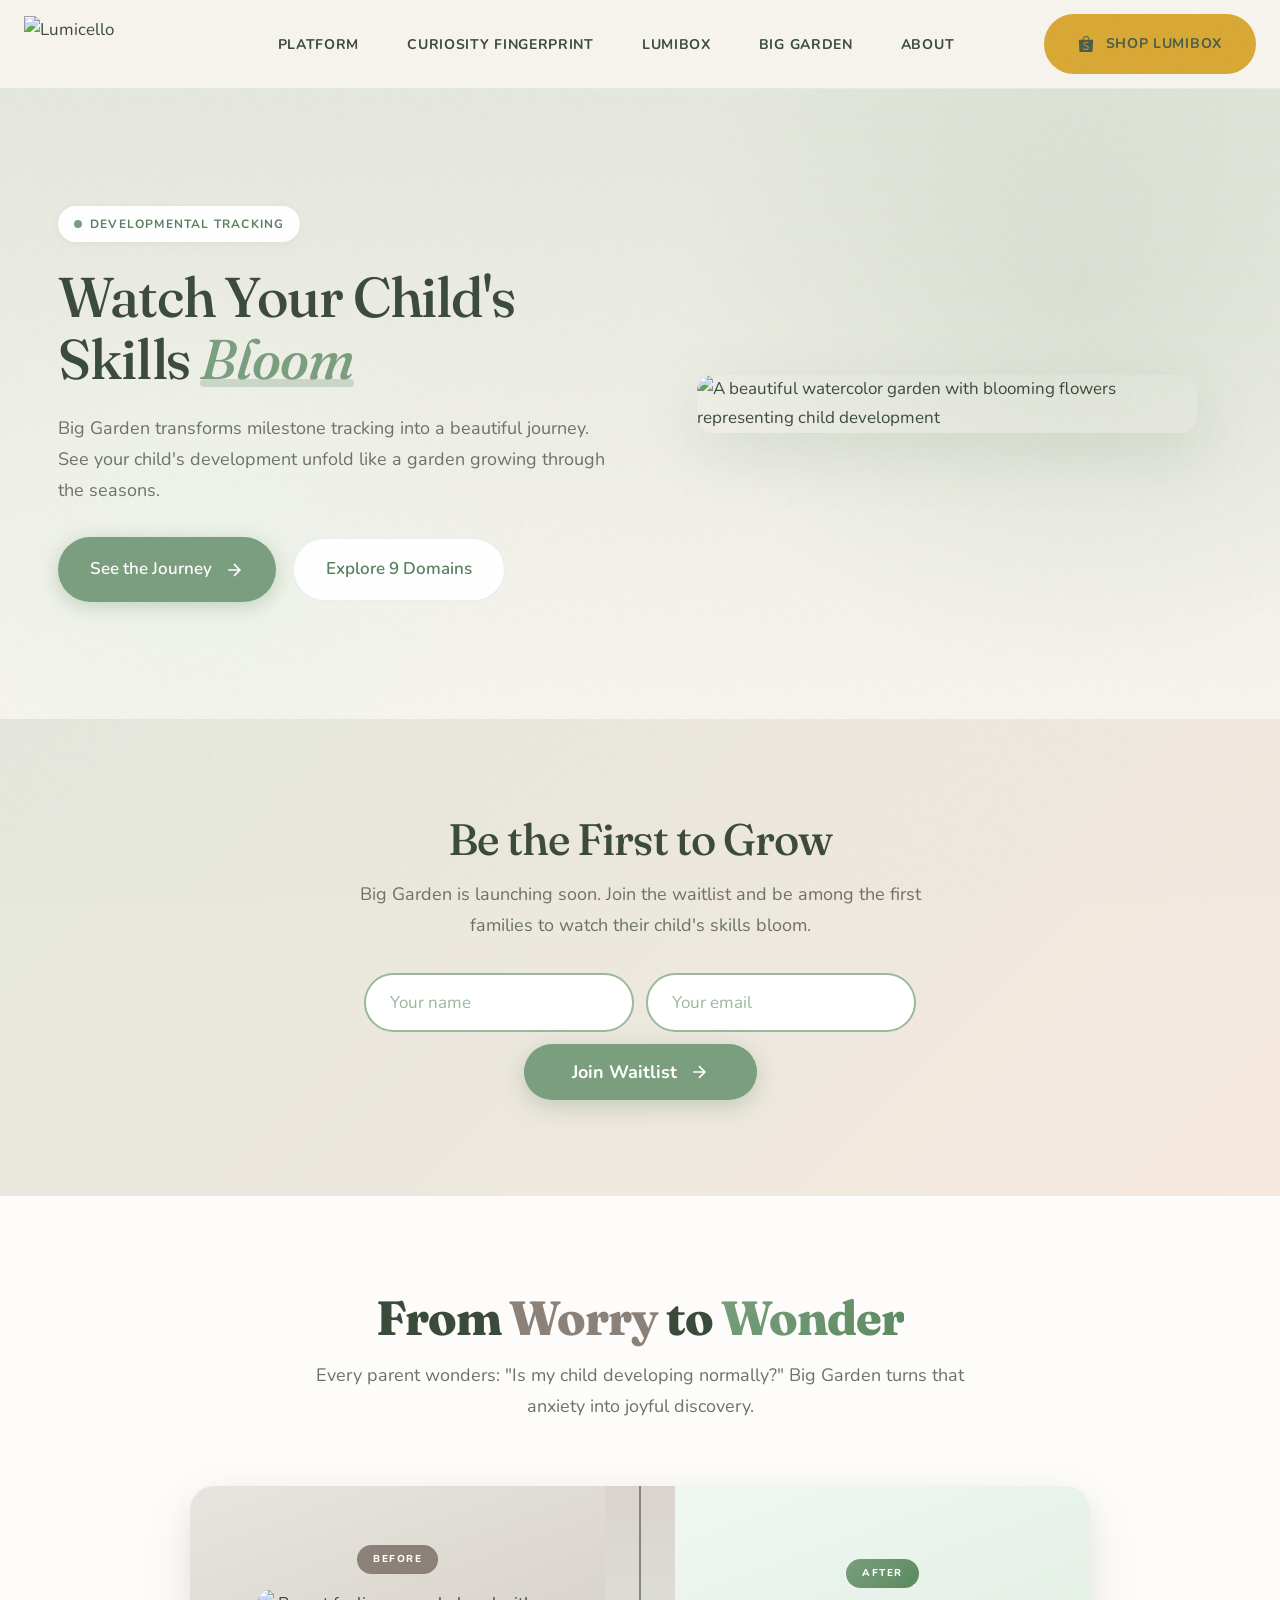
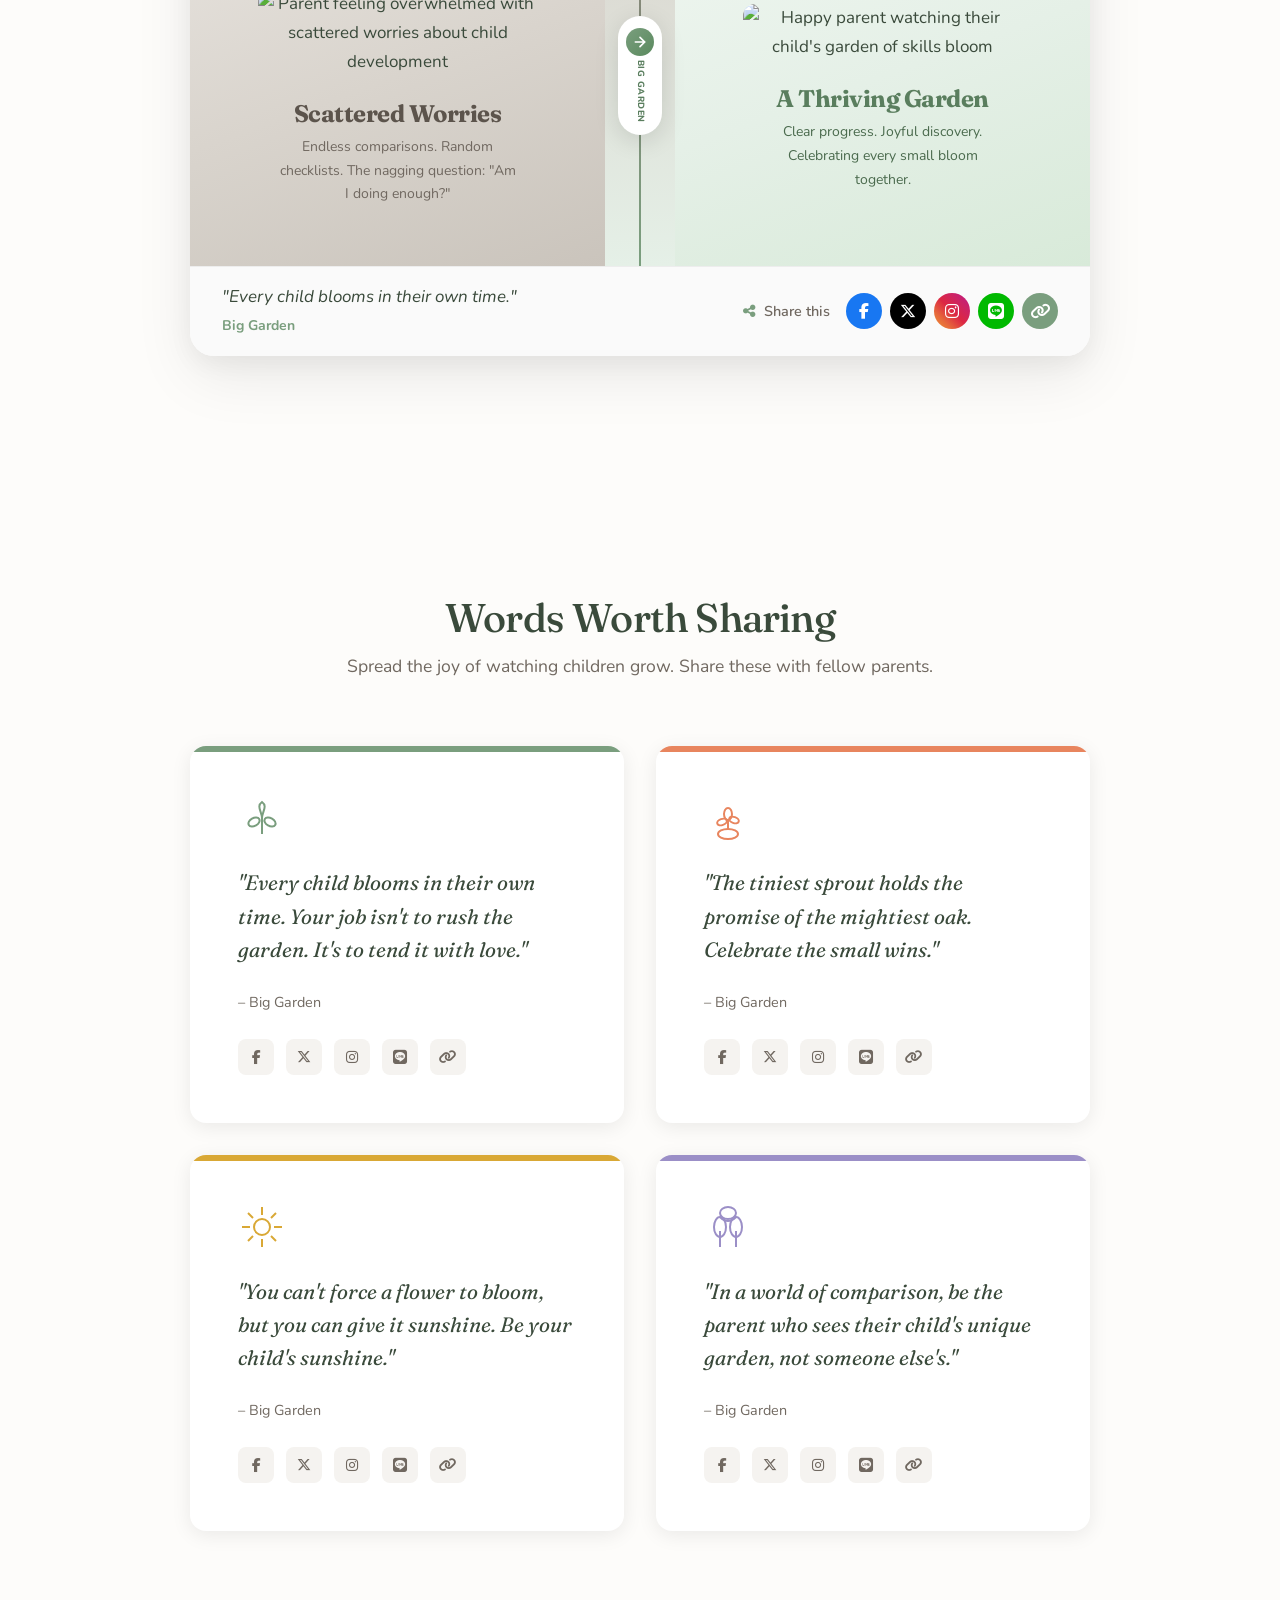
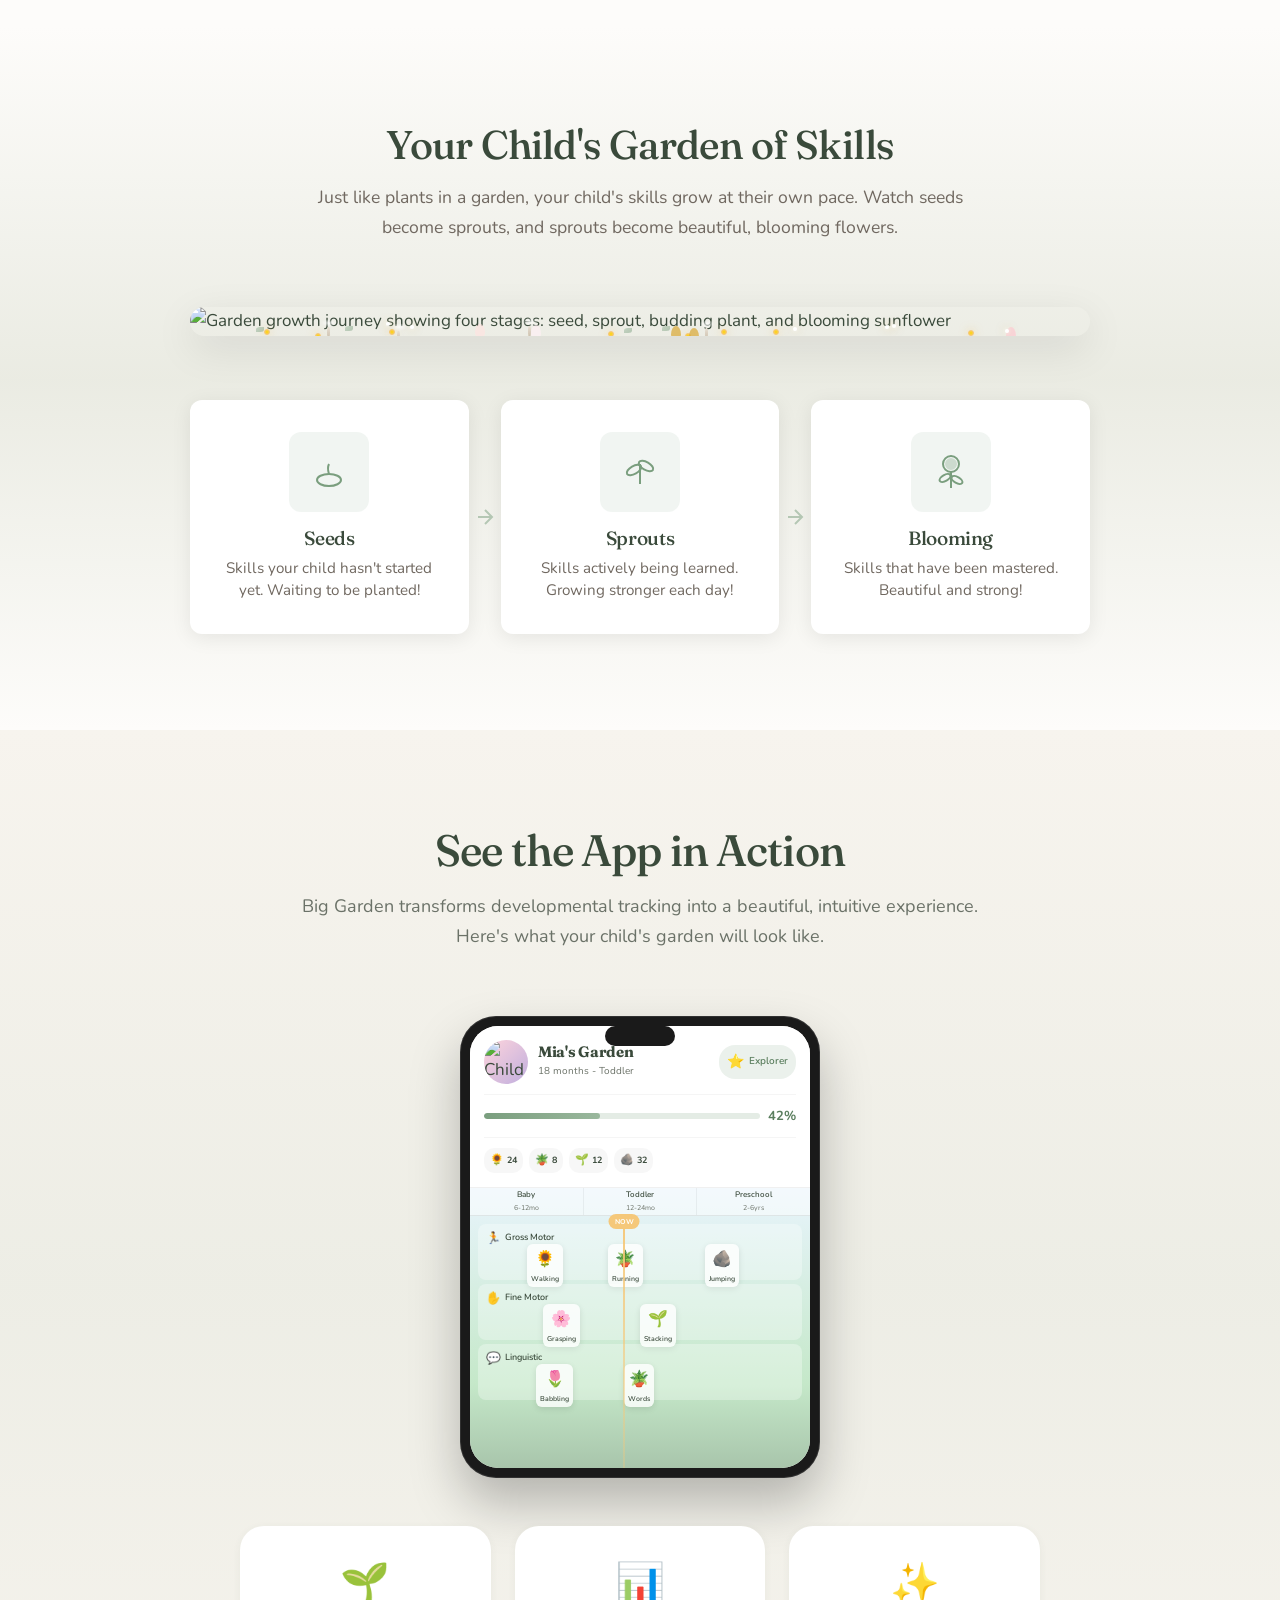
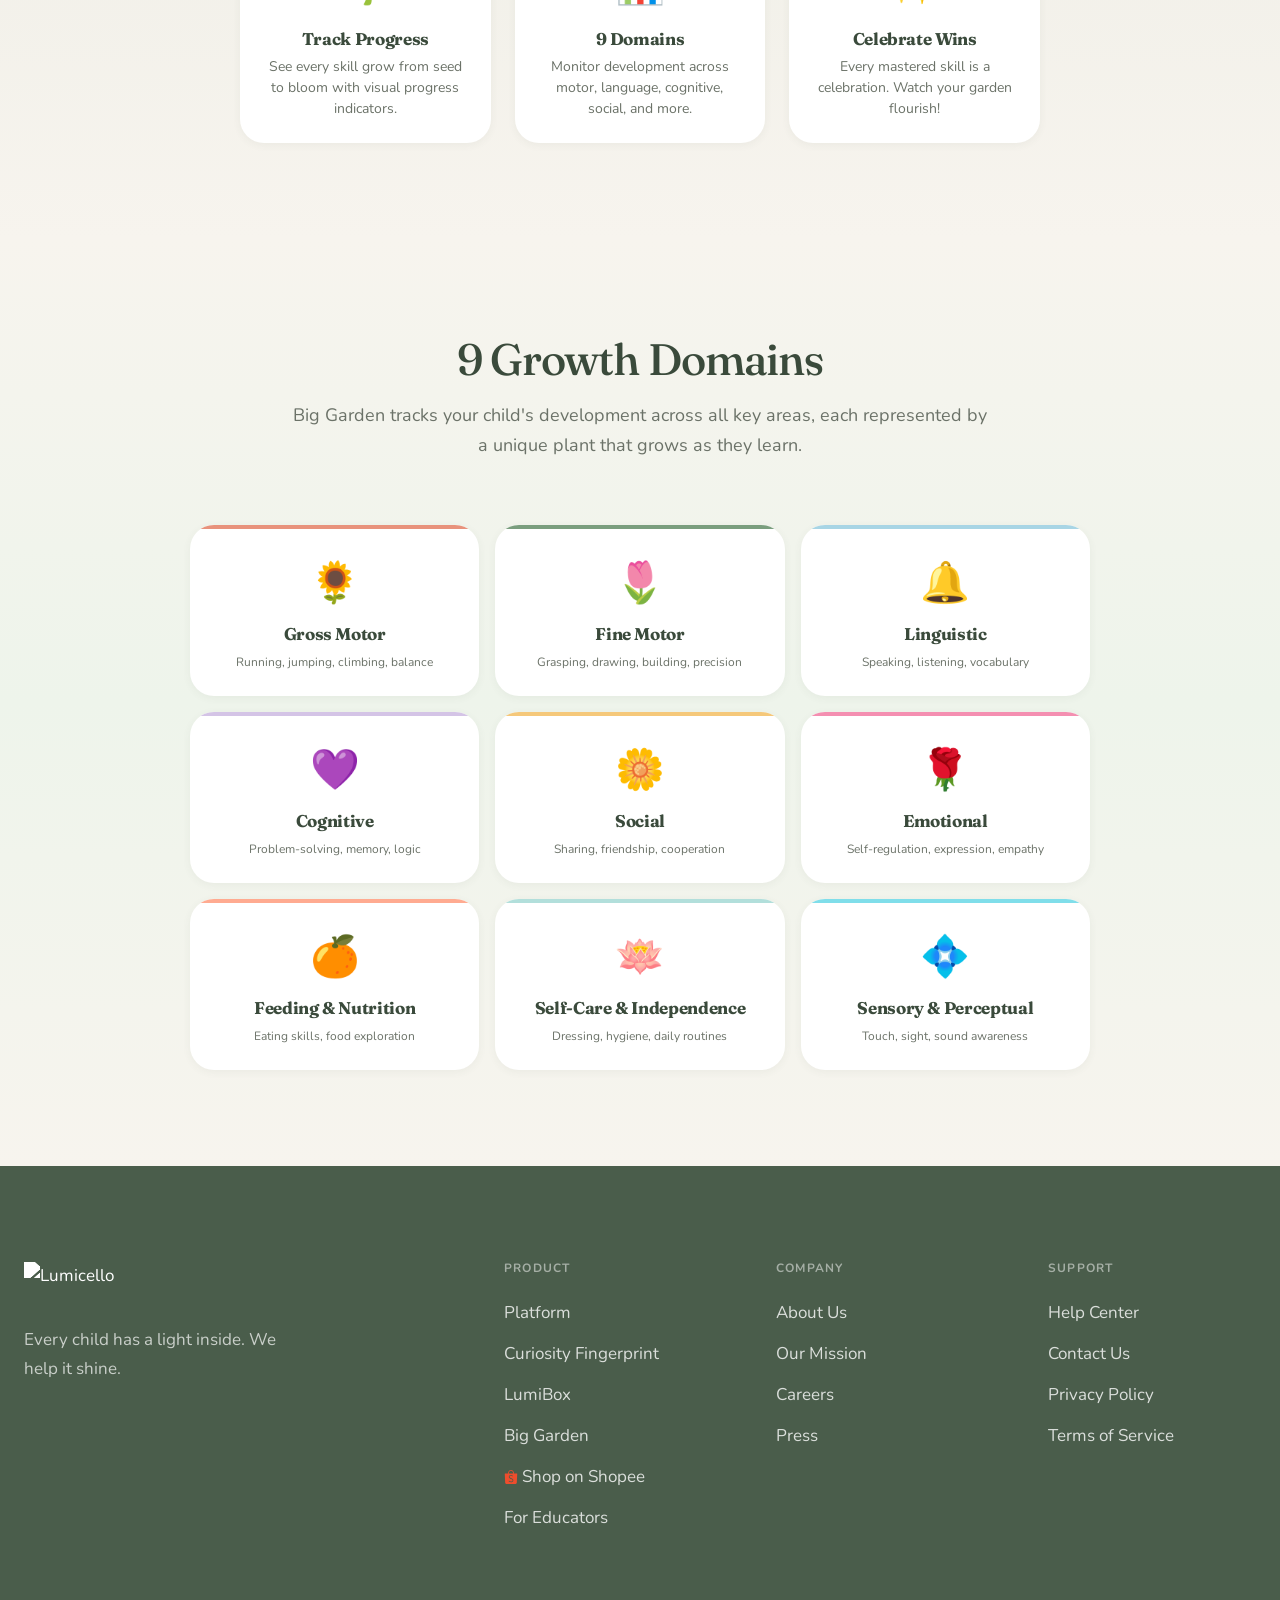
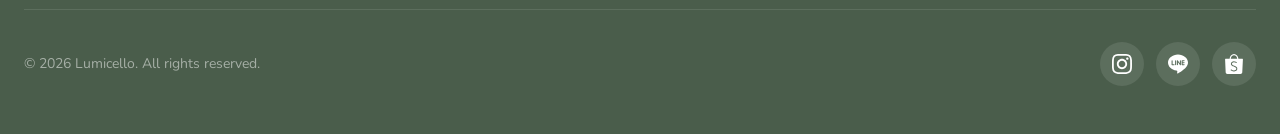
==== commit 4698d70a: "Fix CSP: externalize inline scripts, add cdnjs to style-src - Move big-garden inline scripts to js/b" ====
--- a/big-garden.html
+++ b/big-garden.html
@@ -2327,291 +2327,7 @@
     <script src="js/main.js"></script>
 
     <!-- Page Scripts -->
-    <script>
-        // Intersection Observer for animations
-        const animatedElements = document.querySelectorAll('[data-animate]');
-
-        const observer = new IntersectionObserver((entries) => {
-            entries.forEach(entry => {
-                if (entry.isIntersecting) {
-                    entry.target.classList.add('in-view');
-                }
-            });
-        }, {
-            threshold: 0.1,
-            rootMargin: '0px 0px -50px 0px'
-        });
-
-        animatedElements.forEach(el => observer.observe(el));
-
-        // Social sharing
-        function shareJourney(platform) {
-            const url = encodeURIComponent(window.location.href);
-            const text = encodeURIComponent('Every child blooms in their own time. Big Garden helps you see it happen.');
-
-            let shareUrl;
-            switch(platform) {
-                case 'facebook':
-                    shareUrl = `https://www.facebook.com/sharer/sharer.php?u=${url}`;
-                    break;
-                case 'twitter':
-                    shareUrl = `https://twitter.com/intent/tweet?text=${text}&url=${url}`;
-                    break;
-                case 'instagram':
-                    // Instagram doesn't support direct URL sharing - use Web Share API on mobile
-                    if (navigator.share) {
-                        navigator.share({
-                            title: 'Big Garden',
-                            text: 'Every child blooms in their own time. Big Garden helps you see it happen.',
-                            url: window.location.href
-                        });
-                    } else {
-                        // Fallback: copy link and prompt user
-                        navigator.clipboard.writeText(window.location.href).then(() => {
-                            alert('Link copied! Open Instagram and paste in your story or post.');
-                        });
-                    }
-                    return;
-                case 'line':
-                    shareUrl = `https://social-plugins.line.me/lineit/share?url=${url}`;
-                    break;
-                case 'copy':
-                    navigator.clipboard.writeText(window.location.href).then(() => {
-                        alert('Link copied to clipboard!');
-                    });
-                    return;
-            }
-
-            if (shareUrl) {
-                window.open(shareUrl, '_blank', 'width=600,height=400');
-            }
-        }
-
-        // Quotable Cards Share Functionality
-        const quotableShareButtons = document.querySelectorAll('.quotable-card .share-btn');
-        const pageUrl = encodeURIComponent(window.location.href);
-
-        quotableShareButtons.forEach(btn => {
-            btn.addEventListener('click', (e) => {
-                e.preventDefault();
-                const card = btn.closest('.quotable-card');
-                const quote = card ? card.dataset.quote : '';
-                const encodedQuote = encodeURIComponent(quote + ' – Big Garden');
-                const platform = btn.dataset.platform;
-
-                let shareUrl = '';
-
-                switch (platform) {
-                    case 'facebook':
-                        shareUrl = `https://www.facebook.com/sharer/sharer.php?u=${pageUrl}&quote=${encodedQuote}`;
-                        break;
-                    case 'twitter':
-                        shareUrl = `https://twitter.com/intent/tweet?text=${encodedQuote}&url=${pageUrl}`;
-                        break;
-                    case 'instagram':
-                        if (navigator.share) {
-                            navigator.share({
-                                title: 'Big Garden',
-                                text: quote + ' – Big Garden',
-                                url: window.location.href
-                            });
-                        } else {
-                            navigator.clipboard.writeText(quote + ' – Big Garden\n' + window.location.href).then(() => {
-                                alert('Quote copied! Open Instagram and paste in your story or post.');
-                            });
-                        }
-                        return;
-                    case 'line':
-                        shareUrl = `https://social-plugins.line.me/lineit/share?url=${pageUrl}&text=${encodedQuote}`;
-                        break;
-                    case 'copy':
-                        navigator.clipboard.writeText(quote + ' – Big Garden\n' + window.location.href).then(() => {
-                            btn.classList.add('copied');
-                            setTimeout(() => btn.classList.remove('copied'), 2000);
-                        });
-                        return;
-                }
-
-                if (shareUrl) {
-                    window.open(shareUrl, '_blank', 'width=600,height=400');
-                }
-            });
-        });
-
-        // Joyful Floating Particles for Garden Metaphor Section
-        function createParticles() {
-            const container = document.getElementById('gardenParticles');
-            if (!container) return;
-
-            // Particle configurations - each type has its own personality
-            const particleTypes = [
-                // Pollen - golden sparkles rising from flowers (most common)
-                {
-                    type: 'pollen',
-                    count: 8,
-                    durationRange: [6, 9],
-                    startYRange: [70, 95], // Start from lower portion (near flowers)
-                },
-                // Seeds - whimsical dandelion-like seeds
-                {
-                    type: 'seed',
-                    count: 4,
-                    durationRange: [8, 12],
-                    startYRange: [65, 85],
-                },
-                // Petals - joyful twirling flower petals
-                {
-                    type: 'petal',
-                    count: 5,
-                    durationRange: [7, 10],
-                    startYRange: [60, 80],
-                    colors: ['#FFCCD5', '#FFE4E1', '#FFF0F5', '#E8855E', '#D9A835'],
-                },
-                // Sparkles - magical glints of light (quick bursts)
-                {
-                    type: 'sparkle',
-                    count: 6,
-                    durationRange: [2.5, 4],
-                    startYRange: [50, 90],
-                },
-                // Leaf motes - tiny leaf fragments
-                {
-                    type: 'leaf-mote',
-                    count: 4,
-                    durationRange: [9, 13],
-                    startYRange: [55, 75],
-                },
-            ];
-
-            // Create particles in orchestrated waves
-            let baseDelay = 0;
-
-            particleTypes.forEach(config => {
-                for (let i = 0; i < config.count; i++) {
-                    const particle = document.createElement('div');
-                    particle.className = `particle ${config.type}`;
-
-                    // Distribute particles across the width with some clustering
-                    const xPosition = 5 + (Math.random() * 90);
-                    particle.style.left = `${xPosition}%`;
-
-                    // Start position within configured range
-                    const yPosition = config.startYRange[0] +
-                        Math.random() * (config.startYRange[1] - config.startYRange[0]);
-                    particle.style.top = `${yPosition}%`;
-
-                    // Varied duration within range
-                    const duration = config.durationRange[0] +
-                        Math.random() * (config.durationRange[1] - config.durationRange[0]);
-                    particle.style.setProperty('--duration', `${duration}s`);
-
-                    // Staggered delays for natural orchestration
-                    // Each particle type starts in a wave, then individual particles are offset
-                    const particleDelay = baseDelay + (i * 0.8) + (Math.random() * 2);
-                    particle.style.setProperty('--delay', `${particleDelay}s`);
-
-                    // Random colors for petals
-                    if (config.colors) {
-                        const color = config.colors[Math.floor(Math.random() * config.colors.length)];
-                        particle.style.setProperty('--petal-color', color);
-                    }
-
-                    container.appendChild(particle);
-                }
-
-                // Stagger the start of each particle type wave
-                baseDelay += 1.5;
-            });
-        }
-
-        // Initialize particles when garden scene is in view
-        const gardenScene = document.querySelector('.garden-scene');
-        if (gardenScene) {
-            const sceneObserver = new IntersectionObserver((entries) => {
-                if (entries[0].isIntersecting) {
-                    createParticles();
-                    sceneObserver.disconnect();
-                }
-            }, { threshold: 0.3 });
-
-            sceneObserver.observe(gardenScene);
-        }
-    </script>
-    <script>
-        // Waitlist form – submit to Kit via fetch, show inline success
-        const waitlistForm = document.getElementById('garden-waitlist-form');
-        const waitlistSuccess = document.getElementById('garden-waitlist-success');
-
-        if (waitlistForm) {
-            let lastSubmit = 0;
-            waitlistForm.addEventListener('submit', async (e) => {
-                e.preventDefault();
-
-                // Rate limit – 1 submission per 10 seconds
-                const now = Date.now();
-                if (now - lastSubmit < 10000) {
-                    alert('Please wait a moment before trying again.');
-                    return;
-                }
-                lastSubmit = now;
-                const email = waitlistForm.querySelector('input[type="email"]').value.trim();
-                const name = waitlistForm.querySelector('input[name="fields[first_name]"]').value.trim();
-
-                // Client-side validation
-                const emailRegex = /^[^\s@]+@[^\s@]+\.[^\s@]+$/;
-                if (!emailRegex.test(email)) {
-                    alert('Please enter a valid email address.');
-                    return;
-                }
-                if (name.length < 1 || name.length > 100) {
-                    alert('Please enter your name.');
-                    return;
-                }
-                // Sanitize inputs
-                const sanitize = (str) => {
-                    return str
-                        .replace(/<[^>]*>/g, '')        // Strip HTML tags
-                        .replace(/[<>"'`]/g, '')         // Remove chars used in XSS/injection
-                        .replace(/javascript:/gi, '')    // Block JS protocol
-                        .replace(/on\w+\s*=/gi, '')      // Block event handlers (onclick= etc)
-                        .replace(/\{\{.*?\}\}/g, '')     // Block template injection
-                        .trim();
-                };
-
-                const cleanName = sanitize(name);
-                const cleanEmail = email.toLowerCase().trim();
-
-                // Block obviously malicious patterns
-                const dangerousPatterns = /(<script|javascript:|data:|vbscript:|on\w+=|union\s+select|drop\s+table|insert\s+into|eval\(|alert\()/i;
-                if (dangerousPatterns.test(name + email)) {
-                    alert('Invalid input detected.');
-                    return;
-                }
-
-                waitlistForm.querySelector('input[type="email"]').value = cleanEmail;
-                waitlistForm.querySelector('input[name="fields[first_name]"]').value = cleanName;
-
-                const formData = new FormData(waitlistForm);
-                const btn = waitlistForm.querySelector('button[type="submit"]');
-                const originalText = btn.innerHTML;
-                btn.innerHTML = 'Joining...';
-                btn.disabled = true;
-
-                try {
-                    await fetch(waitlistForm.action, {
-                        method: 'POST',
-                        body: formData,
-                        mode: 'no-cors'
-                    });
-                    waitlistForm.style.display = 'none';
-                    waitlistSuccess.style.display = 'block';
-                } catch (err) {
-                    btn.innerHTML = originalText;
-                    btn.disabled = false;
-                    alert('Something went wrong. Please try again.');
-                }
-            });
-        }
-    </script>
+    <script src="js/big-garden-animations.js"></script>
+    <script src="js/big-garden-waitlist.js"></script>
 </body>
 </html>
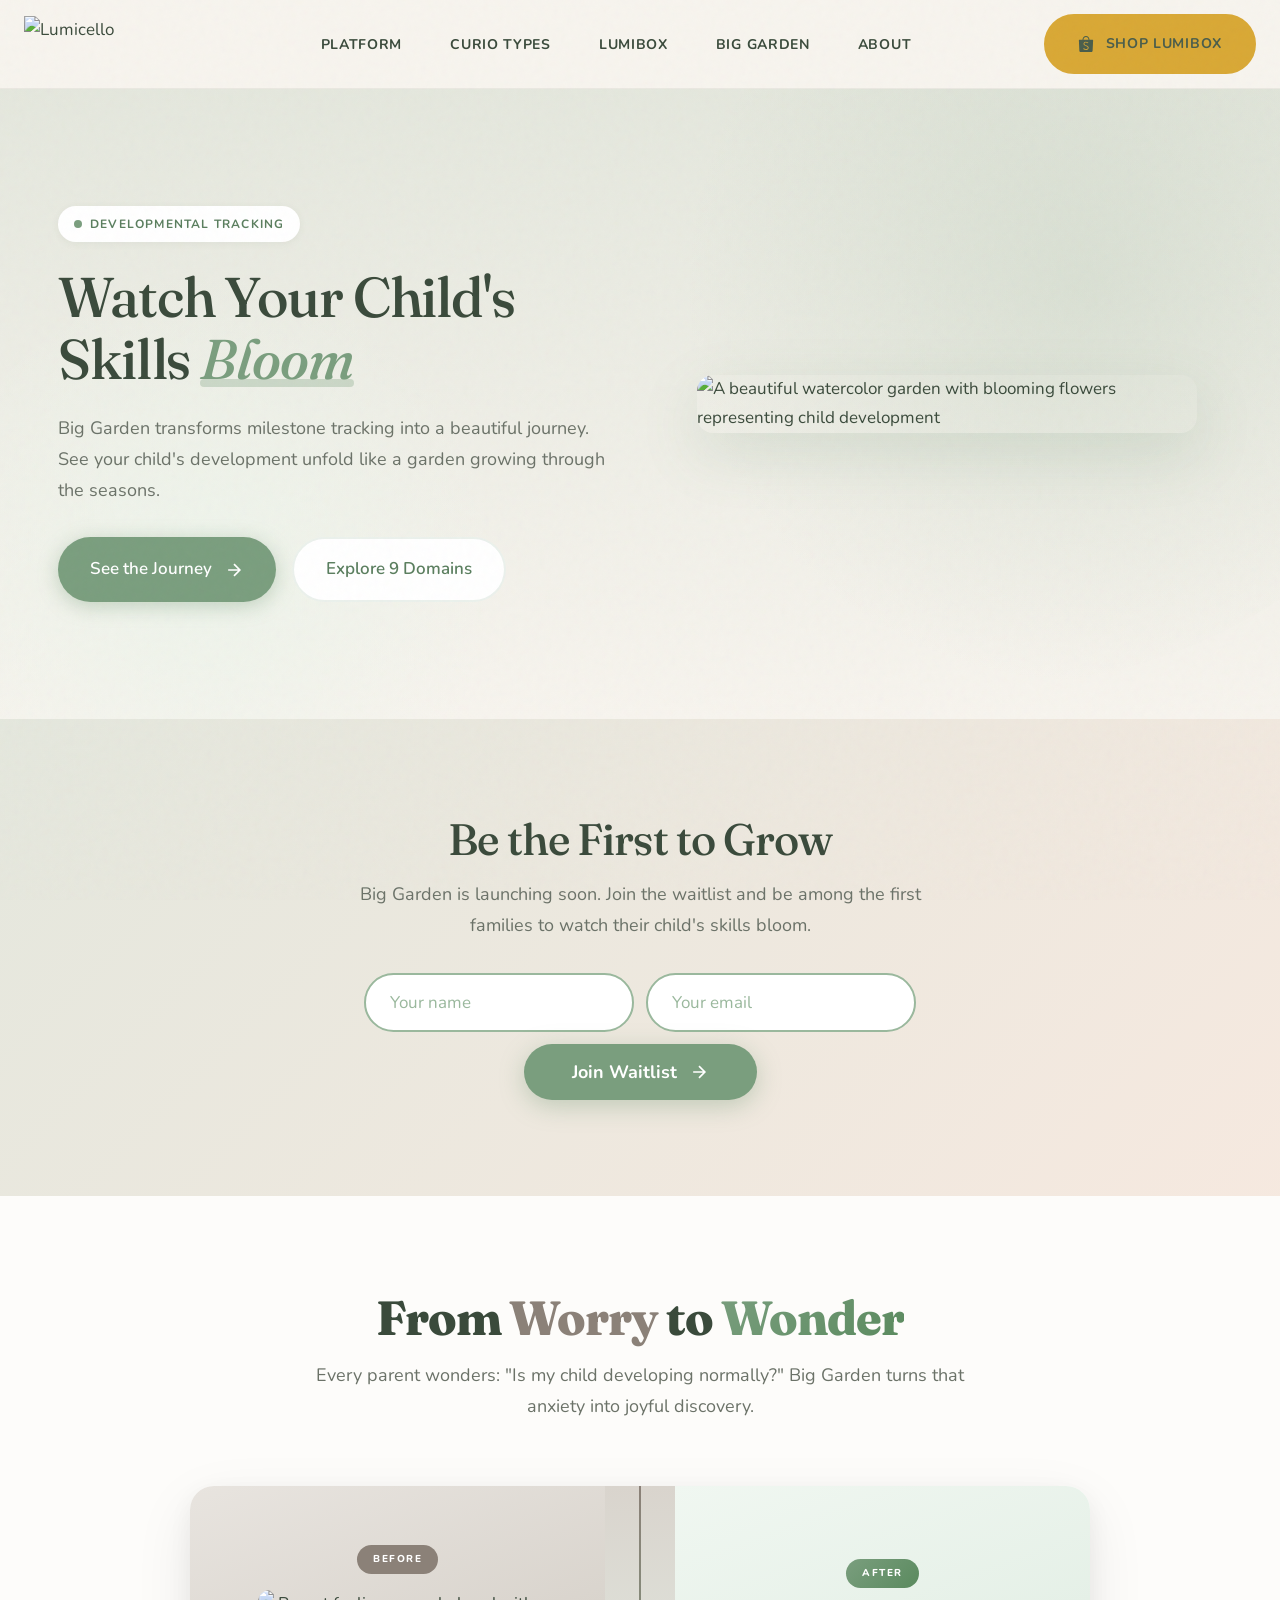
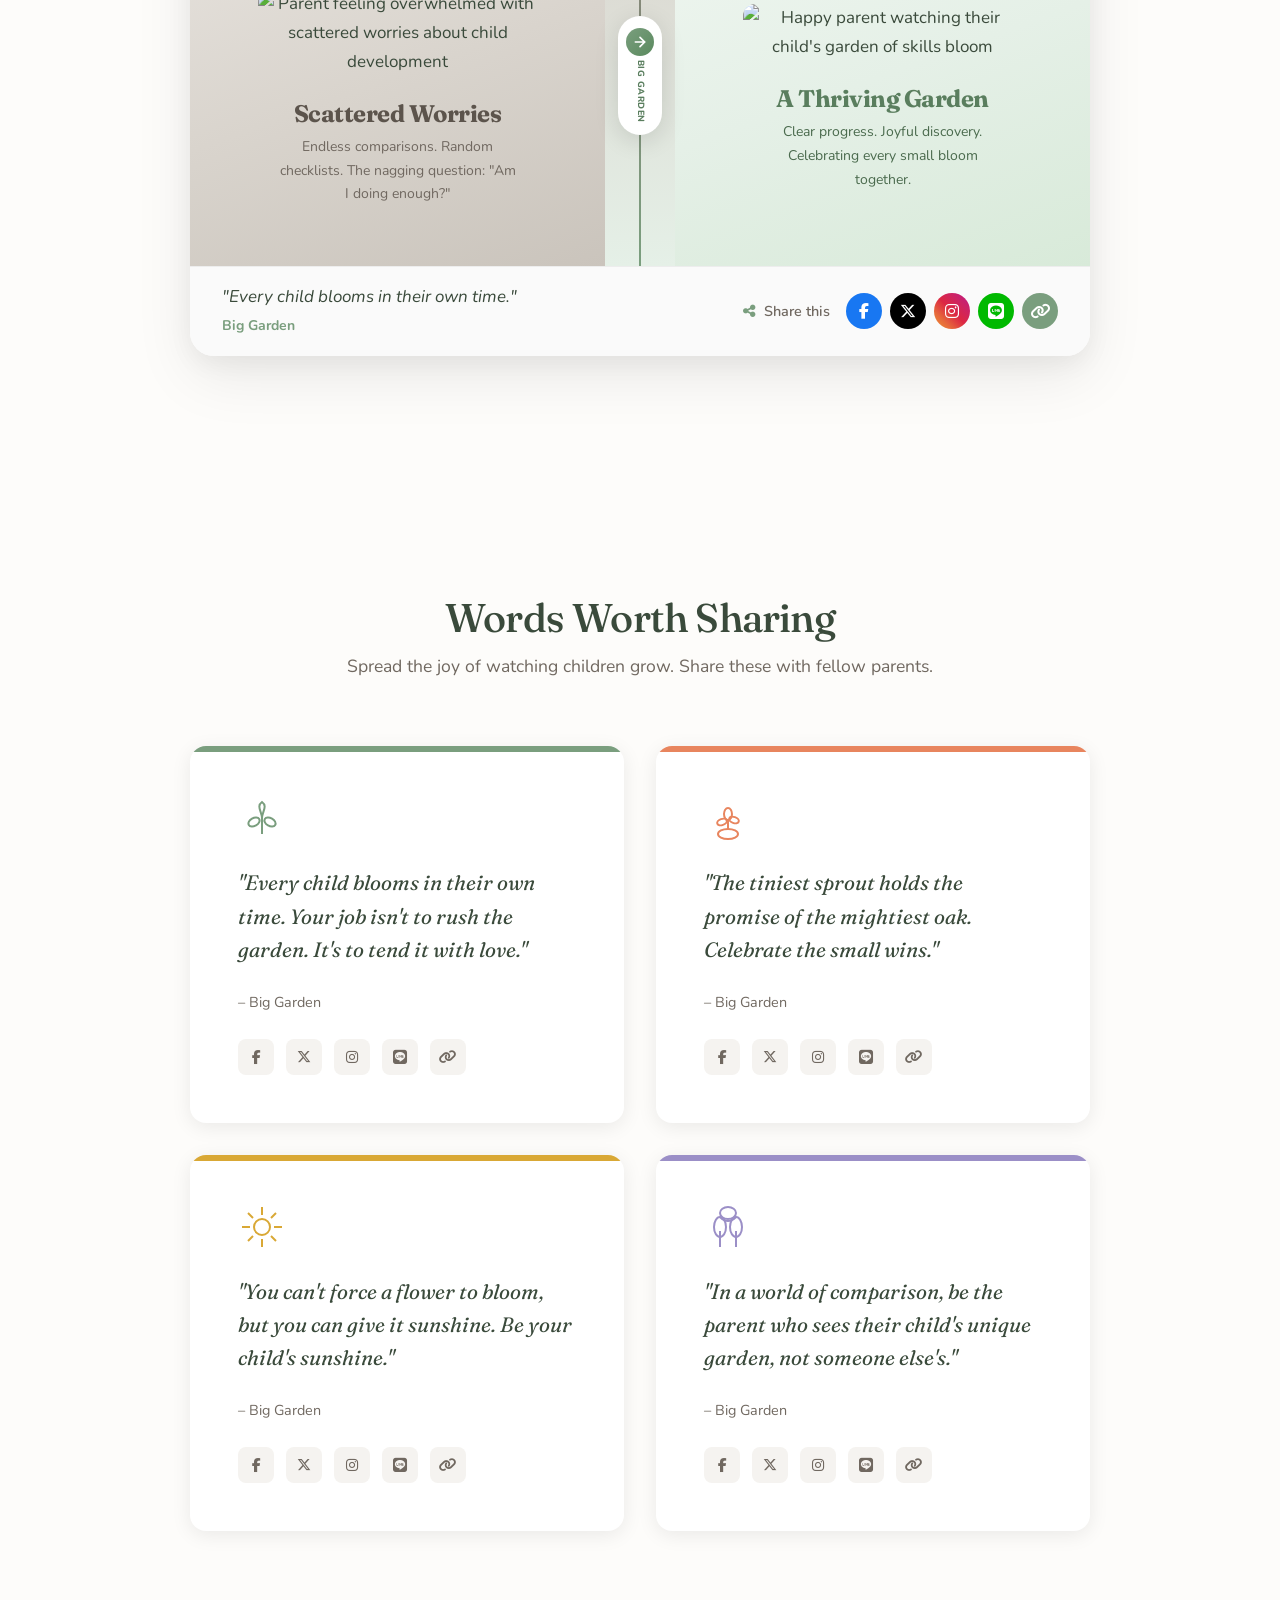
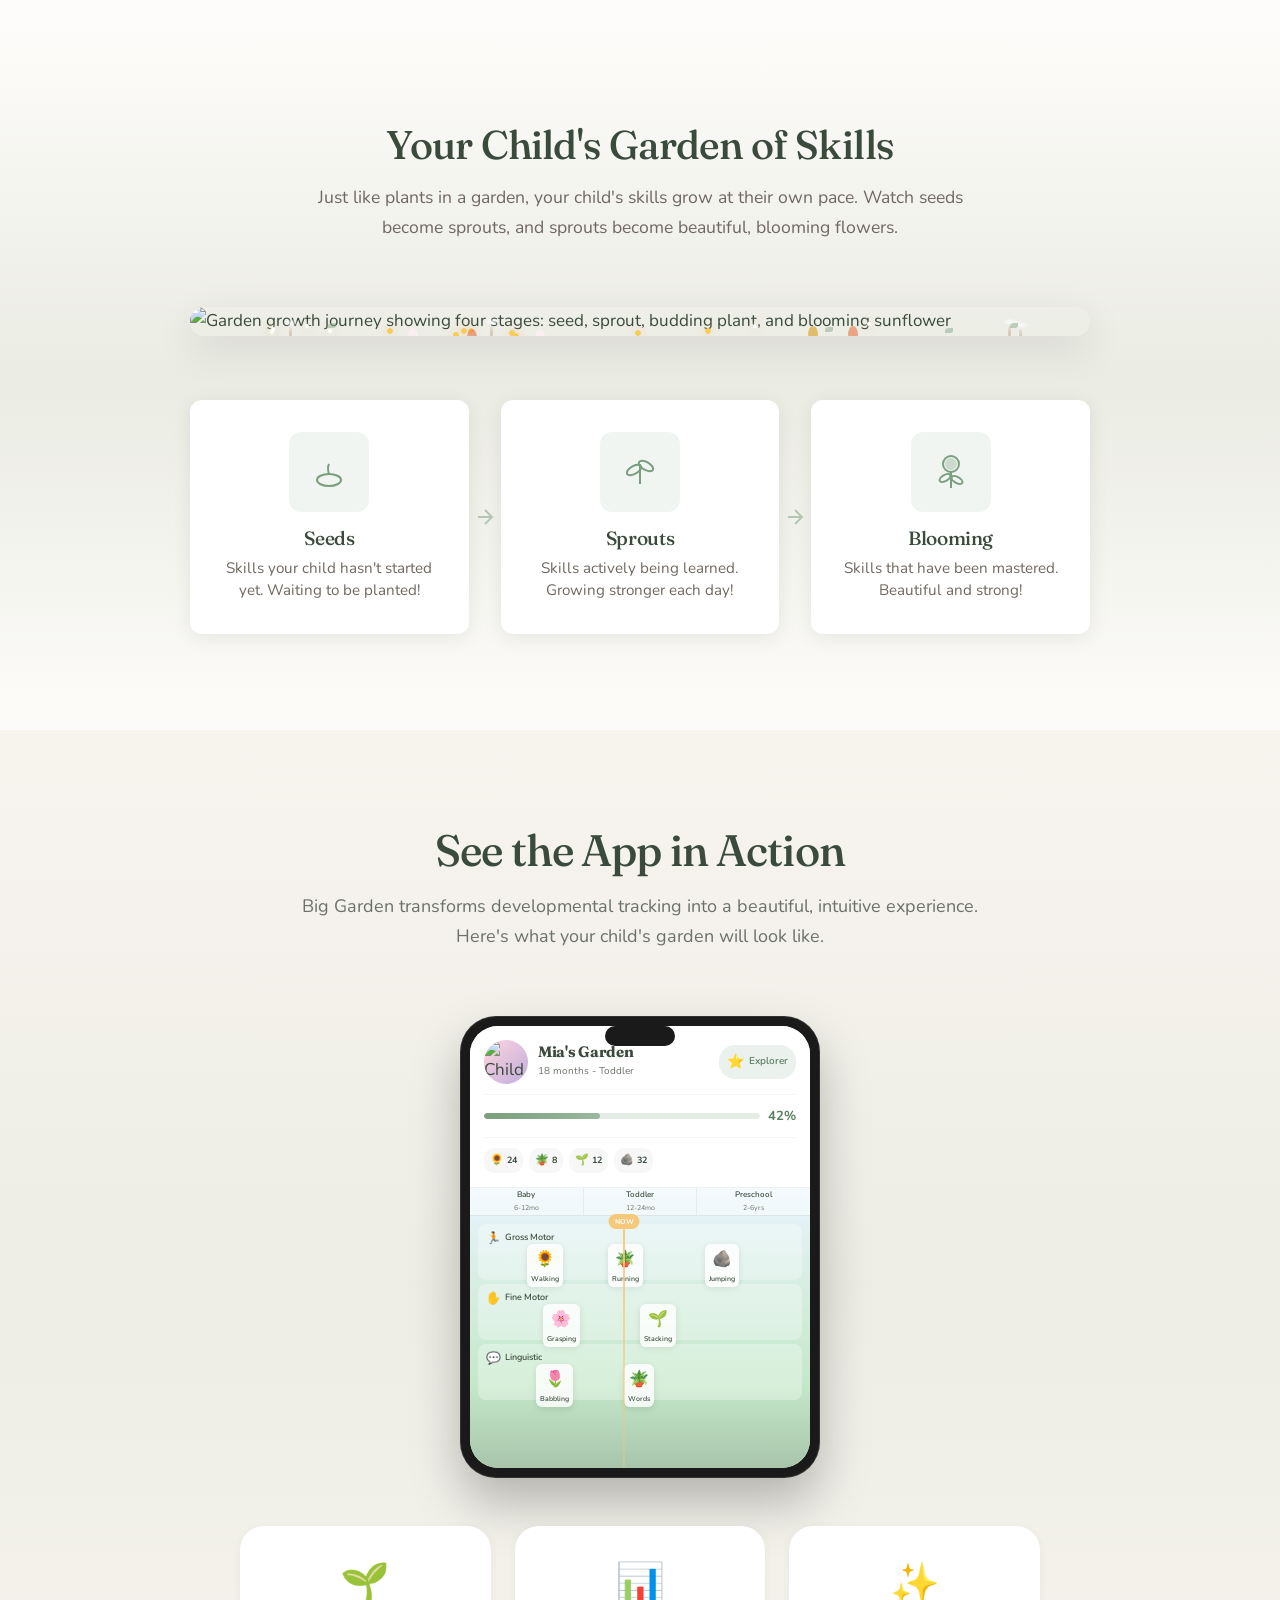
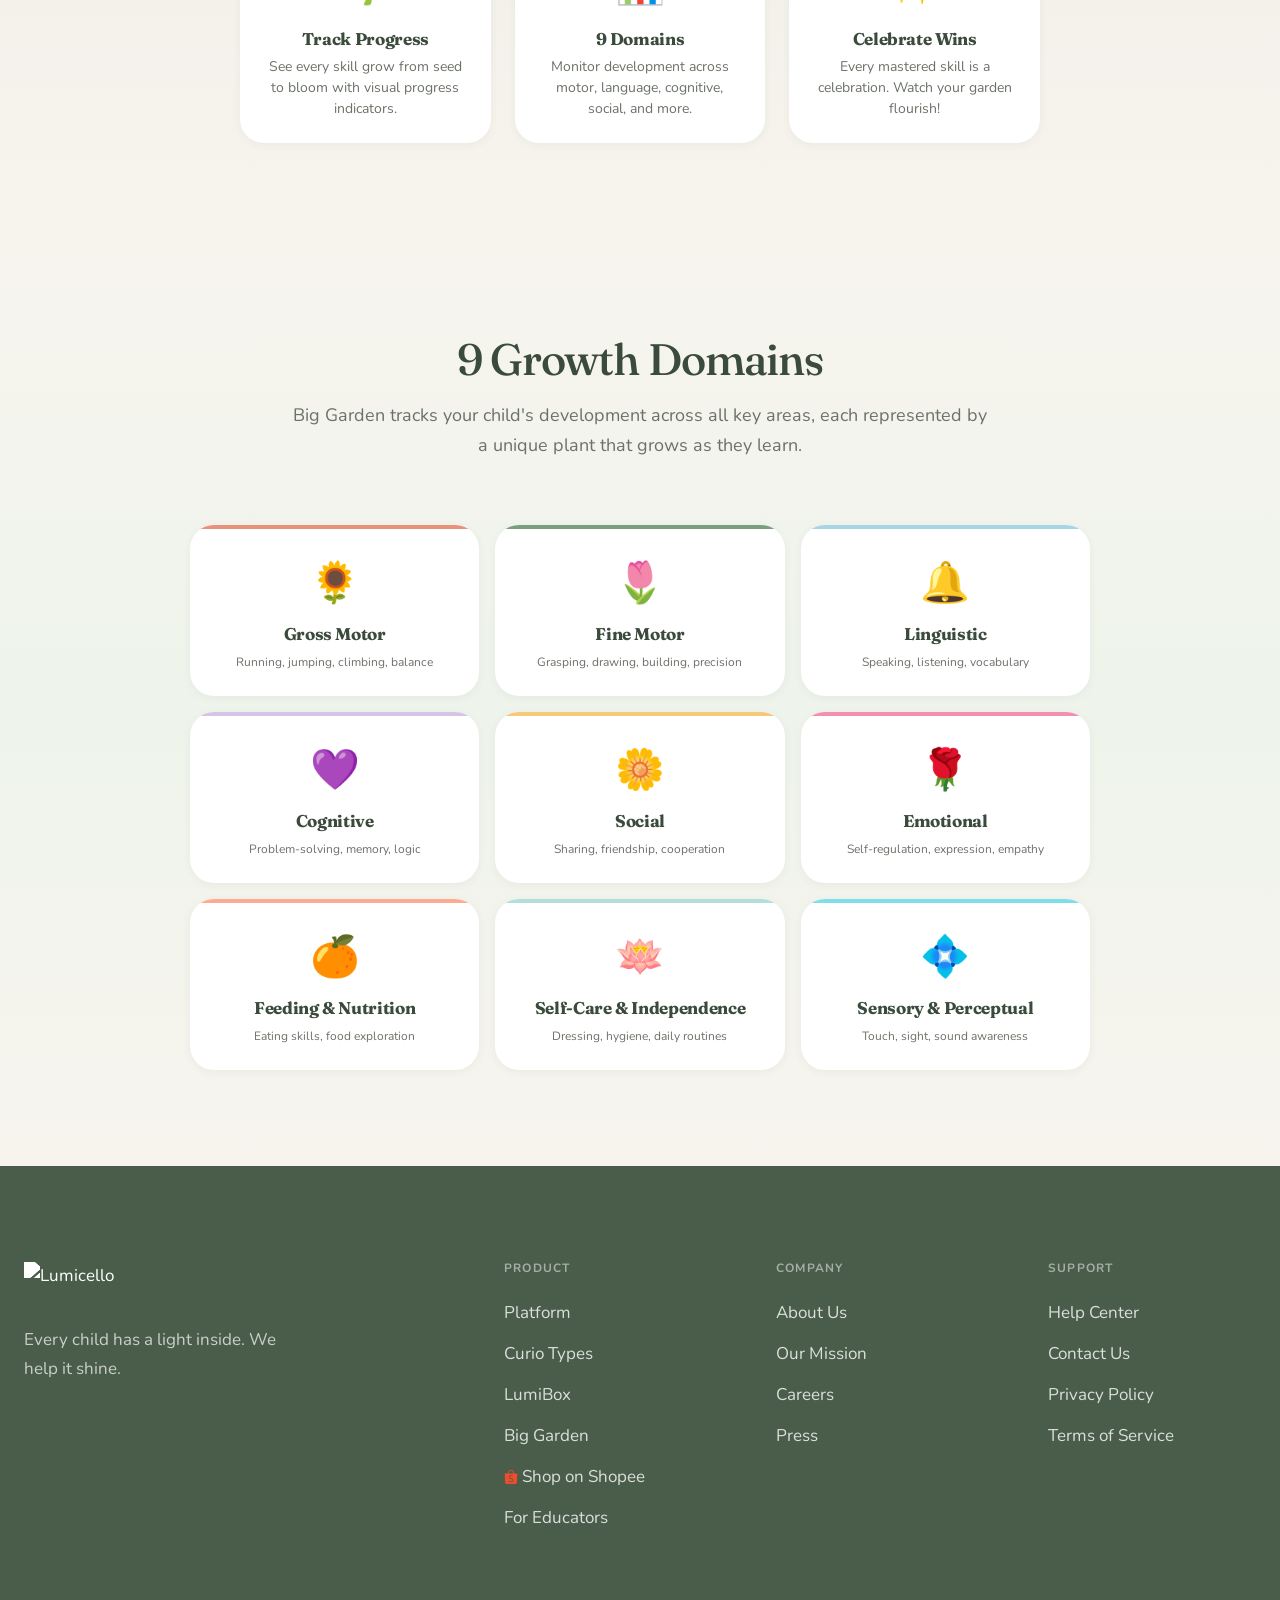
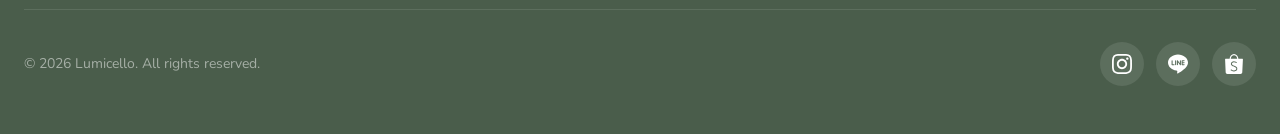
==== commit 63c7775b: "Install Meta Pixel on core funnel pages" ====
--- a/big-garden.html
+++ b/big-garden.html
@@ -43,6 +43,9 @@
     <link rel="icon" href="svg_favicon.svg" type="image/svg+xml">
     <link rel="icon" href="favicon.ico" sizes="48x48">
     <link rel="apple-touch-icon" href="apple-touch-icon.png">
+
+    <!-- Meta Pixel -->
+    <script src="/js/meta-pixel.js"></script>
 
     <!-- Umami Analytics -->
     <script
@@ -1730,6 +1733,7 @@
 </head>
 
 <body class="big-garden-page">
+    <noscript><img height="1" width="1" style="display:none" src="https://www.facebook.com/tr?id=3183744098680526&amp;ev=PageView&amp;noscript=1" alt=""></noscript>
     <!-- NAVIGATION (shared component) -->
     <div id="nav-placeholder"></div>
 
--- a/css/style.css
+++ b/css/style.css
@@ -583,7 +583,15 @@
     animation: fade-up var(--duration-slower) var(--ease-out) var(--stagger-4) both;
 }
 
-/* Hero Visual - Constellation Fingerprint */
+.hero-supporting-note {
+    margin-top: var(--space-md);
+    max-width: 34rem;
+    font-size: var(--text-small);
+    color: var(--color-text-secondary);
+    animation: fade-up var(--duration-slower) var(--ease-out) var(--stagger-5) both;
+}
+
+/* Hero Visual - Constellation */
 .hero-visual {
     position: relative;
     animation: fade-up var(--duration-slowest) var(--ease-out) var(--stagger-5) both;
@@ -1143,13 +1151,13 @@
 }
 
 /* ============================================
-   CURIOSITY FINGERPRINT CINEMA
-   "Mapping a Child's Unique Curiosity"
-   Immersive, cinematic fingerprint animation
+   CURIO TYPES CINEMA — "Curiosity Bloom"
+   A living radar chart that reveals a child's
+   unique curiosity profile across 6 dimensions
    ============================================ */
 
-/* --- Container & Dark Backdrop --- */
-.fingerprint-cinema {
+/* --- Container & Backdrop --- */
+.curio-cinema {
     position: relative;
     aspect-ratio: 1;
     display: flex;
@@ -1165,28 +1173,20 @@
     position: absolute;
     inset: 0;
     background:
-        radial-gradient(ellipse at 50% 60%, rgba(242, 201, 76, 0.15) 0%, transparent 55%),
-        radial-gradient(ellipse at 20% 30%, rgba(100, 180, 255, 0.08) 0%, transparent 40%),
-        linear-gradient(160deg, #0a1420 0%, #0f1d30 40%, #152238 70%, #0d1825 100%);
+        radial-gradient(ellipse at 50% 55%, rgba(255, 255, 255, 0.04) 0%, transparent 60%),
+        linear-gradient(160deg, #0c1524 0%, #111e33 40%, #162540 70%, #0e1a2a 100%);
     z-index: 0;
 }
 
-/* Subtle scanline texture */
 .fp-backdrop::after {
     content: "";
     position: absolute;
     inset: 0;
-    background: repeating-linear-gradient(
-        0deg,
-        transparent,
-        transparent 2px,
-        rgba(255, 255, 255, 0.015) 2px,
-        rgba(255, 255, 255, 0.015) 3px
-    );
+    background: radial-gradient(circle at 50% 50%, rgba(100, 130, 180, 0.06) 0%, transparent 70%);
     pointer-events: none;
 }
 
-/* --- Prominent Stage Header --- */
+/* --- Stage Header --- */
 .fp-stage-header {
     position: absolute;
     top: 16px;
@@ -1201,7 +1201,7 @@
     transition: all 0.6s var(--ease-out);
 }
 
-.fingerprint-cinema.is-playing .fp-stage-header {
+.curio-cinema.is-playing .fp-stage-header {
     opacity: 1;
     transform: translateY(0);
 }
@@ -1211,10 +1211,10 @@
     flex-direction: column;
     align-items: center;
     padding: 6px 10px;
-    background: rgba(242, 201, 76, 0.12);
-    border: 1px solid rgba(242, 201, 76, 0.25);
+    background: rgba(255, 255, 255, 0.06);
+    border: 1px solid rgba(255, 255, 255, 0.12);
     border-radius: 8px;
-    backdrop-filter: blur(8px);
+    backdrop-filter: blur(12px);
 }
 
 .fp-stage-step {
@@ -1223,17 +1223,16 @@
     font-weight: 600;
     letter-spacing: 0.15em;
     text-transform: uppercase;
-    color: rgba(255, 255, 255, 0.5);
+    color: rgba(255, 255, 255, 0.4);
     line-height: 1;
 }
 
 .fp-scene-num {
     font-family: var(--font-heading);
-    font-size: 24px;
+    font-size: 22px;
     font-weight: 700;
-    color: #f2c94c;
+    color: rgba(255, 255, 255, 0.9);
     line-height: 1;
-    text-shadow: 0 0 20px rgba(242, 201, 76, 0.5);
 }
 
 .fp-stage-title {
@@ -1245,9 +1244,9 @@
 
 .fp-scene-name {
     font-family: var(--font-heading);
-    font-size: 18px;
+    font-size: 16px;
     font-weight: 600;
-    letter-spacing: 0.08em;
+    letter-spacing: 0.06em;
     text-transform: uppercase;
     color: #ffffff;
     line-height: 1.1;
@@ -1258,11 +1257,11 @@
     font-family: var(--font-body);
     font-size: 10px;
     font-weight: 400;
-    color: rgba(255, 255, 255, 0.6);
+    color: rgba(255, 255, 255, 0.5);
     letter-spacing: 0.02em;
 }
 
-/* --- The Stage (LARGER - fills more space) --- */
+/* --- The Stage --- */
 .fp-stage {
     position: relative;
     width: 85%;
@@ -1276,260 +1275,123 @@
 /* --- Ambient Glow --- */
 .fp-glow {
     position: absolute;
-    inset: -50%;
-    background: radial-gradient(circle, rgba(242, 201, 76, 0.25) 0%, transparent 55%);
+    inset: -40%;
+    background: radial-gradient(circle, rgba(79, 145, 205, 0.15) 0%, transparent 55%);
     opacity: 0;
     transition: opacity 0.8s ease-out;
-    animation: fp-glow-pulse 3s ease-in-out infinite;
-}
-
-@keyframes fp-glow-pulse {
-    0%,
-    100% {
-        transform: scale(1);
-        opacity: 0.4;
-    }
-    50% {
-        transform: scale(1.15);
-        opacity: 0.7;
-    }
-}
-
-/* --- Fingerprint Ridges (SVG) --- */
-.fp-ridges {
+}
+
+/* --- Curio Bloom SVG --- */
+.ct-bloom {
     position: absolute;
     inset: 0;
     width: 100%;
     height: 100%;
-    filter: url(#fp-ridge-glow);
-}
-
-.fp-ridge {
+}
+
+/* Grid rings — subtle hexagonal reference lines */
+.ct-grid {
     fill: none;
-    stroke: #f2c94c;
-    stroke-linecap: round;
+    stroke: rgba(255, 255, 255, 0.06);
+    stroke-width: 0.5;
+    opacity: 0;
+    transition: opacity 0.8s ease-out;
+}
+
+.ct-grid-outer {
+    stroke: rgba(255, 255, 255, 0.04);
+}
+
+/* Axis lines — subtle spokes from center */
+.ct-axis {
+    stroke: rgba(255, 255, 255, 0.05);
+    stroke-width: 0.5;
+    stroke-dasharray: 3 3;
+    opacity: 0;
+    transition: opacity 0.8s ease-out;
+}
+
+/* Profile silhouette — the unique polygon connecting petal tips */
+.ct-outline {
+    fill: rgba(79, 145, 205, 0.06);
+    stroke: rgba(255, 255, 255, 0.25);
+    stroke-width: 1;
     stroke-linejoin: round;
     opacity: 0;
-    stroke-dasharray: 800;
-    stroke-dashoffset: 800;
-    transition: opacity 0.5s ease-out;
-}
-
-/* Ridge thickness - varies for depth */
-.fp-ridge-1 {
-    stroke-width: 1.8;
-    stroke: rgba(242, 201, 76, 0.65);
-}
-.fp-ridge-2 {
-    stroke-width: 1.9;
-    stroke: rgba(242, 201, 76, 0.7);
-}
-.fp-ridge-3 {
-    stroke-width: 2;
-    stroke: rgba(242, 201, 76, 0.75);
-}
-.fp-ridge-4 {
-    stroke-width: 2.1;
-    stroke: rgba(242, 201, 76, 0.8);
-}
-.fp-ridge-5 {
-    stroke-width: 2.2;
-    stroke: rgba(242, 201, 76, 0.85);
-}
-.fp-ridge-6 {
-    stroke-width: 2.3;
-    stroke: rgba(242, 201, 76, 0.9);
-}
-.fp-ridge-7 {
-    stroke-width: 2.4;
-    stroke: rgba(242, 201, 76, 0.95);
-}
-.fp-ridge-8 {
-    stroke-width: 2.5;
-    stroke: #f2c94c;
-}
-.fp-ridge-core {
-    stroke-width: 3;
-    stroke: #ffd700;
-}
-
-/* --- Minutiae Points (Interest Markers) --- */
-.fp-minutiae {
-    position: absolute;
-    inset: 0;
-    pointer-events: none;
-}
-
-.fp-point {
-    position: absolute;
-    left: var(--x);
-    top: var(--y);
-    width: 10px;
-    height: 10px;
-    transform: translate(-50%, -50%) scale(0);
+    stroke-dasharray: 600;
+    stroke-dashoffset: 600;
+    transition: opacity 0.6s ease-out, fill 0.6s ease-out;
+}
+
+/* --- Petals — filled teardrop shapes, each with its own color --- */
+.ct-petal {
     opacity: 0;
-    transition: all 0.5s var(--ease-bounce);
-}
-
-.fp-point::before {
-    content: "";
-    position: absolute;
-    inset: -6px;
-    background: radial-gradient(circle, rgba(242, 201, 76, 0.6) 0%, transparent 70%);
-    border-radius: 50%;
-    animation: fp-point-glow 2s ease-in-out infinite;
-}
-
-.fp-point::after {
-    content: "";
-    position: absolute;
-    inset: 0;
-    background: linear-gradient(135deg, #ffd700 0%, #f2c94c 100%);
-    border-radius: 50%;
-    box-shadow:
-        0 0 10px rgba(242, 201, 76, 0.9),
-        0 0 20px rgba(242, 201, 76, 0.5);
-}
-
-/* Different point types */
-.fp-point[data-type="core"]::after {
-    background: linear-gradient(135deg, #ff8c00 0%, #ffd700 100%);
-    box-shadow:
-        0 0 15px rgba(255, 140, 0, 1),
-        0 0 30px rgba(242, 201, 76, 0.6);
-}
-
-.fp-point[data-type="bifurcation"]::after {
-    width: 8px;
-    height: 8px;
-    top: 1px;
-    left: 1px;
-}
-
-@keyframes fp-point-glow {
-    0%,
-    100% {
-        transform: scale(1);
-        opacity: 0.6;
-    }
-    50% {
-        transform: scale(1.5);
-        opacity: 1;
-    }
-}
-
-/* Stagger point appearances */
-.fp-point:nth-child(1) {
-    transition-delay: 0.1s;
-}
-.fp-point:nth-child(2) {
-    transition-delay: 0.2s;
-}
-.fp-point:nth-child(3) {
-    transition-delay: 0.3s;
-}
-.fp-point:nth-child(4) {
-    transition-delay: 0.4s;
-}
-.fp-point:nth-child(5) {
-    transition-delay: 0.5s;
-}
-.fp-point:nth-child(6) {
-    transition-delay: 0.6s;
-}
-.fp-point:nth-child(7) {
-    transition-delay: 0s;
-}
-.fp-point:nth-child(8) {
-    transition-delay: 0.7s;
-}
-
-/* --- Connection Threads (Interest Network) - MORE VISIBLE --- */
-.fp-connections {
-    position: absolute;
-    inset: 0;
-    width: 100%;
-    height: 100%;
-    pointer-events: none;
-}
-
-.fp-thread {
-    stroke: rgba(100, 180, 255, 0.7);
-    stroke-width: 2;
+    fill-opacity: 0;
+    stroke-width: 1.5;
     stroke-linecap: round;
-    stroke-dasharray: 200;
-    stroke-dashoffset: 200;
+    stroke-dasharray: 300;
+    stroke-dashoffset: 300;
+    transition: opacity 0.5s ease-out, fill-opacity 0.8s ease-out;
+}
+
+/* Petal colors — Lumicello brand palette */
+.ct-petal-1 { stroke: #4F91CD; fill: #4F91CD; }  /* Wonder — Sky Blue */
+.ct-petal-2 { stroke: #5C8D4E; fill: #5C8D4E; }  /* Nature — Green */
+.ct-petal-3 { stroke: #D9A835; fill: #D9A835; }  /* Creative — Mustard */
+.ct-petal-4 { stroke: #E8855E; fill: #E8855E; }  /* Social — Coral */
+.ct-petal-5 { stroke: #9B8FC7; fill: #9B8FC7; }  /* Language — Lavender */
+.ct-petal-6 { stroke: #4A5D4B; fill: #4A5D4B; }  /* Logic — Forest */
+
+/* --- Tip Nodes — small circles at each petal endpoint --- */
+.ct-tip {
+    fill: #ffffff;
     opacity: 0;
-    transition: opacity 0.5s ease-out;
-    filter: drop-shadow(0 0 4px rgba(100, 180, 255, 0.5));
-}
-
-.fp-thread-core {
-    stroke: rgba(242, 201, 76, 0.8);
-    stroke-width: 2.5;
-    filter: drop-shadow(0 0 6px rgba(242, 201, 76, 0.6));
-}
-
-/* --- The Core (Child's Spark) --- */
-.fp-core {
-    position: absolute;
-    top: 50%;
-    left: 50%;
-    transform: translate(-50%, -50%);
-    width: 50px;
-    height: 50px;
+    transform-origin: center;
+    transform: scale(0);
+    transition: all 0.5s cubic-bezier(0.34, 1.56, 0.64, 1);
+    filter: drop-shadow(0 0 4px rgba(255, 255, 255, 0.6));
+}
+
+.ct-tip-1 { fill: #4F91CD; filter: drop-shadow(0 0 6px rgba(79, 145, 205, 0.8)); }
+.ct-tip-2 { fill: #5C8D4E; filter: drop-shadow(0 0 6px rgba(92, 141, 78, 0.8)); }
+.ct-tip-3 { fill: #D9A835; filter: drop-shadow(0 0 6px rgba(217, 168, 53, 0.8)); }
+.ct-tip-4 { fill: #E8855E; filter: drop-shadow(0 0 6px rgba(232, 133, 94, 0.8)); }
+.ct-tip-5 { fill: #9B8FC7; filter: drop-shadow(0 0 6px rgba(155, 143, 199, 0.8)); }
+.ct-tip-6 { fill: #4A5D4B; filter: drop-shadow(0 0 6px rgba(74, 93, 75, 0.8)); }
+
+/* --- Category Labels --- */
+.ct-label {
+    font-family: var(--font-body);
+    font-size: 7px;
+    font-weight: 600;
+    letter-spacing: 0.08em;
+    text-transform: uppercase;
+    fill: rgba(255, 255, 255, 0.7);
     opacity: 0;
-    transition: all 0.8s var(--ease-bounce);
-}
-
-.fp-core-glow {
-    position: absolute;
-    inset: -20px;
-    background: radial-gradient(circle, rgba(242, 201, 76, 0.7) 0%, transparent 65%);
-    border-radius: 50%;
+    transition: opacity 0.6s ease-out;
+}
+
+.ct-label-1 { fill: #7AB3E0; }
+.ct-label-2 { fill: #82B272; }
+.ct-label-3 { fill: #E8C35A; }
+.ct-label-4 { fill: #F0A080; }
+.ct-label-5 { fill: #B5ABD6; }
+.ct-label-6 { fill: #7A9A7B; }
+
+/* --- Center Spark --- */
+.ct-center-glow {
     opacity: 0;
-    animation: fp-core-pulse 2s ease-in-out infinite;
-}
-
-@keyframes fp-core-pulse {
-    0%,
-    100% {
-        transform: scale(1);
-        opacity: 0.7;
-    }
-    50% {
-        transform: scale(1.4);
-        opacity: 1;
-    }
-}
-
-.fp-core-center {
-    position: absolute;
-    top: 50%;
-    left: 50%;
-    transform: translate(-50%, -50%);
-    width: 20px;
-    height: 20px;
-    background: linear-gradient(135deg, #ffd700 0%, #ff8c00 100%);
-    border-radius: 50%;
-    box-shadow:
-        0 0 20px rgba(255, 200, 100, 1),
-        0 0 40px rgba(242, 201, 76, 0.7),
-        0 0 60px rgba(242, 201, 76, 0.4);
-    animation: fp-core-beat 1.5s ease-in-out infinite;
-}
-
-@keyframes fp-core-beat {
-    0%,
-    100% {
-        transform: translate(-50%, -50%) scale(1);
-    }
-    50% {
-        transform: translate(-50%, -50%) scale(1.25);
-    }
-}
-
-/* --- Data Flow Particles (Analysis Phase) --- */
+    transition: opacity 0.8s ease-out;
+}
+
+.ct-center {
+    fill: #ffffff;
+    opacity: 0;
+    transition: opacity 0.6s ease-out;
+    filter: drop-shadow(0 0 8px rgba(255, 255, 255, 0.8));
+}
+
+/* --- Data Flow Particles --- */
 .fp-data-flow {
     position: absolute;
     inset: -40%;
@@ -1540,37 +1402,41 @@
     position: absolute;
     top: 50%;
     left: 50%;
-    width: 5px;
-    height: 5px;
-    background: #64b4ff;
+    width: 3px;
+    height: 3px;
     border-radius: 50%;
     opacity: 0;
-    box-shadow:
-        0 0 8px #64b4ff,
-        0 0 16px rgba(100, 180, 255, 0.6);
     transform: rotate(var(--angle)) translateX(140%);
 }
 
-@keyframes fp-data-flow-in {
+/* Color particles to match petal colors */
+.fp-data:nth-child(1) { background: #4F91CD; box-shadow: 0 0 6px #4F91CD; }
+.fp-data:nth-child(2) { background: #5C8D4E; box-shadow: 0 0 6px #5C8D4E; }
+.fp-data:nth-child(3) { background: #D9A835; box-shadow: 0 0 6px #D9A835; }
+.fp-data:nth-child(4) { background: #E8855E; box-shadow: 0 0 6px #E8855E; }
+.fp-data:nth-child(5) { background: #9B8FC7; box-shadow: 0 0 6px #9B8FC7; }
+.fp-data:nth-child(6) { background: #4A5D4B; box-shadow: 0 0 6px #7A9A7B; }
+
+@keyframes ct-data-flow-in {
     0% {
         opacity: 0;
-        transform: rotate(var(--angle)) translateX(140%) scale(0.5);
-    }
-    15% {
-        opacity: 1;
+        transform: rotate(var(--angle)) translateX(160%) scale(0.5);
+    }
+    20% {
+        opacity: 0.9;
         transform: rotate(var(--angle)) translateX(120%) scale(1);
     }
-    85% {
-        opacity: 0.9;
-        transform: rotate(var(--angle)) translateX(25%) scale(0.9);
+    80% {
+        opacity: 0.7;
+        transform: rotate(var(--angle)) translateX(20%) scale(0.8);
     }
     100% {
         opacity: 0;
-        transform: rotate(var(--angle)) translateX(10%) scale(0.3);
-    }
-}
-
-/* --- Timeline Progress (bottom) --- */
+        transform: rotate(var(--angle)) translateX(5%) scale(0.2);
+    }
+}
+
+/* --- Timeline Progress --- */
 .fp-timeline {
     position: absolute;
     bottom: 14px;
@@ -1585,14 +1451,14 @@
     transition: opacity 0.5s ease-out;
 }
 
-.fingerprint-cinema.is-playing .fp-timeline {
+.curio-cinema.is-playing .fp-timeline {
     opacity: 1;
 }
 
 .fp-timeline-track {
     width: 100px;
-    height: 4px;
-    background: rgba(255, 255, 255, 0.12);
+    height: 3px;
+    background: rgba(255, 255, 255, 0.08);
     border-radius: 4px;
     overflow: hidden;
 }
@@ -1600,10 +1466,9 @@
 .fp-timeline-fill {
     height: 100%;
     width: 0%;
-    background: linear-gradient(90deg, #64b4ff 0%, #f2c94c 50%, #ff8c00 100%);
+    background: linear-gradient(90deg, #4F91CD 0%, #D9A835 50%, #E8855E 100%);
     border-radius: 4px;
     transition: width 0.3s linear;
-    box-shadow: 0 0 10px rgba(242, 201, 76, 0.6);
 }
 
 .fp-timeline-dots {
@@ -1612,76 +1477,75 @@
 }
 
 .fp-dot {
-    width: 8px;
-    height: 8px;
-    background: rgba(255, 255, 255, 0.25);
+    width: 6px;
+    height: 6px;
+    background: rgba(255, 255, 255, 0.2);
     border-radius: 50%;
     transition: all 0.3s ease-out;
     cursor: pointer;
 }
 
 .fp-dot.active {
-    background: #f2c94c;
-    box-shadow: 0 0 12px rgba(242, 201, 76, 0.8);
-    transform: scale(1.4);
+    background: #ffffff;
+    box-shadow: 0 0 8px rgba(255, 255, 255, 0.6);
+    transform: scale(1.5);
 }
 
 .fp-dot.passed {
-    background: rgba(242, 201, 76, 0.6);
+    background: rgba(255, 255, 255, 0.5);
 }
 
 /* ============================================
-   CINEMA ACTS - Coherent Curiosity Fingerprint Story
-   Each act is DISTINCT with clear visual changes
-   ACT 1: SCAN - Fingerprint appears (ridges draw in)
-   ACT 2: ANALYZE - Data flows in, points light up
-   ACT 3: MAP - Connections form (BRIGHT BLUE lines)
-   ACT 4: PROFILE - Living, breathing curiosity map
+   CINEMA ACTS — Curio Bloom Story
+   ACT 1: DISCOVER — Grid + axes fade in, petals draw as stroked outlines
+   ACT 2: EXPLORE — Particles flow in, petals fill with color, tips appear
+   ACT 3: CONNECT — Profile outline traces between tips, center glows
+   ACT 4: REVEAL — Everything breathes, labels appear, living profile
    ============================================ */
 
-/* --- ACT 1: SCAN - Fingerprint Ridges Draw In --- */
-.fingerprint-cinema[data-act="1"] .fp-glow {
-    opacity: 0.4;
-}
-
-.fingerprint-cinema[data-act="1"] .fp-ridge {
+/* --- ACT 1: DISCOVER — Structure Emerges --- */
+.curio-cinema[data-act="1"] .fp-glow {
+    opacity: 0.3;
+}
+
+.curio-cinema[data-act="1"] .ct-grid {
     opacity: 1;
-    animation: fp-draw-ridge 2s ease-out forwards;
-}
-
-/* Stagger ridge drawing from outer to inner */
-.fingerprint-cinema[data-act="1"] .fp-ridge-1 {
-    animation-delay: 0s;
-}
-.fingerprint-cinema[data-act="1"] .fp-ridge-2 {
-    animation-delay: 0.12s;
-}
-.fingerprint-cinema[data-act="1"] .fp-ridge-3 {
-    animation-delay: 0.24s;
-}
-.fingerprint-cinema[data-act="1"] .fp-ridge-4 {
-    animation-delay: 0.36s;
-}
-.fingerprint-cinema[data-act="1"] .fp-ridge-5 {
-    animation-delay: 0.48s;
-}
-.fingerprint-cinema[data-act="1"] .fp-ridge-6 {
-    animation-delay: 0.6s;
-}
-.fingerprint-cinema[data-act="1"] .fp-ridge-7 {
-    animation-delay: 0.72s;
-}
-.fingerprint-cinema[data-act="1"] .fp-ridge-8 {
-    animation-delay: 0.84s;
-}
-.fingerprint-cinema[data-act="1"] .fp-ridge-core {
-    animation-delay: 0.96s;
-}
-
-@keyframes fp-draw-ridge {
+    animation: ct-grid-fade-in 1.2s ease-out forwards;
+}
+
+@keyframes ct-grid-fade-in {
+    0% { opacity: 0; }
+    100% { opacity: 1; }
+}
+
+.curio-cinema[data-act="1"] .ct-axis {
+    opacity: 1;
+    animation: ct-axis-draw 1.5s ease-out forwards;
+}
+
+@keyframes ct-axis-draw {
+    0% { opacity: 0; }
+    100% { opacity: 1; }
+}
+
+/* Petals draw as stroked outlines (unfilled) */
+.curio-cinema[data-act="1"] .ct-petal {
+    opacity: 1;
+    fill-opacity: 0;
+    animation: ct-petal-draw 1.8s ease-out forwards;
+}
+
+.curio-cinema[data-act="1"] .ct-petal-1 { animation-delay: 0s; }
+.curio-cinema[data-act="1"] .ct-petal-2 { animation-delay: 0.15s; }
+.curio-cinema[data-act="1"] .ct-petal-3 { animation-delay: 0.3s; }
+.curio-cinema[data-act="1"] .ct-petal-4 { animation-delay: 0.45s; }
+.curio-cinema[data-act="1"] .ct-petal-5 { animation-delay: 0.6s; }
+.curio-cinema[data-act="1"] .ct-petal-6 { animation-delay: 0.75s; }
+
+@keyframes ct-petal-draw {
     0% {
-        stroke-dashoffset: 800;
-        opacity: 0.2;
+        stroke-dashoffset: 300;
+        opacity: 0.3;
     }
     100% {
         stroke-dashoffset: 0;
@@ -1689,315 +1553,261 @@
     }
 }
 
-/* --- ACT 2: ANALYZE - Data Flows In, Points Appear --- */
-.fingerprint-cinema[data-act="2"] .fp-glow {
-    opacity: 0.5;
-}
-
-.fingerprint-cinema[data-act="2"] .fp-ridge {
+.curio-cinema[data-act="1"] .ct-center {
+    opacity: 0.6;
+}
+
+/* --- ACT 2: EXPLORE — Color Fills In --- */
+.curio-cinema[data-act="2"] .fp-glow {
+    opacity: 0.4;
+    background: radial-gradient(circle,
+        rgba(79, 145, 205, 0.1) 0%,
+        rgba(217, 168, 53, 0.08) 30%,
+        transparent 60%);
+}
+
+.curio-cinema[data-act="2"] .ct-grid { opacity: 1; }
+.curio-cinema[data-act="2"] .ct-axis { opacity: 1; }
+
+/* Petals fill with color */
+.curio-cinema[data-act="2"] .ct-petal {
     opacity: 1;
     stroke-dashoffset: 0;
-}
-
-/* Data particles flow inward - ACTIVE */
-.fingerprint-cinema[data-act="2"] .fp-data {
-    animation: fp-data-flow-in 1.8s ease-out infinite;
+    fill-opacity: 0.35;
+    animation: ct-petal-fill 1s ease-out forwards;
+}
+
+.curio-cinema[data-act="2"] .ct-petal-1 { animation-delay: 0.1s; }
+.curio-cinema[data-act="2"] .ct-petal-2 { animation-delay: 0.2s; }
+.curio-cinema[data-act="2"] .ct-petal-3 { animation-delay: 0.3s; }
+.curio-cinema[data-act="2"] .ct-petal-4 { animation-delay: 0.4s; }
+.curio-cinema[data-act="2"] .ct-petal-5 { animation-delay: 0.5s; }
+.curio-cinema[data-act="2"] .ct-petal-6 { animation-delay: 0.6s; }
+
+@keyframes ct-petal-fill {
+    0% { fill-opacity: 0; }
+    100% { fill-opacity: 0.35; }
+}
+
+/* Tip nodes pop in */
+.curio-cinema[data-act="2"] .ct-tip {
+    opacity: 1;
+    transform: scale(1);
+    animation: ct-tip-pop 0.5s cubic-bezier(0.34, 1.56, 0.64, 1) forwards;
+}
+
+.curio-cinema[data-act="2"] .ct-tip-1 { animation-delay: 0.15s; }
+.curio-cinema[data-act="2"] .ct-tip-2 { animation-delay: 0.3s; }
+.curio-cinema[data-act="2"] .ct-tip-3 { animation-delay: 0.45s; }
+.curio-cinema[data-act="2"] .ct-tip-4 { animation-delay: 0.6s; }
+.curio-cinema[data-act="2"] .ct-tip-5 { animation-delay: 0.75s; }
+.curio-cinema[data-act="2"] .ct-tip-6 { animation-delay: 0.9s; }
+
+@keyframes ct-tip-pop {
+    0% { transform: scale(0); opacity: 0; }
+    70% { transform: scale(1.4); opacity: 1; }
+    100% { transform: scale(1); opacity: 1; }
+}
+
+/* Data particles flow inward */
+.curio-cinema[data-act="2"] .fp-data {
+    animation: ct-data-flow-in 2s ease-out infinite;
     animation-delay: var(--delay);
 }
 
-/* Minutiae points pop in */
-.fingerprint-cinema[data-act="2"] .fp-point {
+.curio-cinema[data-act="2"] .ct-center {
+    opacity: 0.8;
+}
+
+.curio-cinema[data-act="2"] .ct-center-glow {
+    opacity: 0.4;
+}
+
+/* --- ACT 3: CONNECT — Profile Outline Traces --- */
+.curio-cinema[data-act="3"] .fp-glow {
+    opacity: 0.5;
+}
+
+.curio-cinema[data-act="3"] .ct-grid { opacity: 0.6; }
+.curio-cinema[data-act="3"] .ct-axis { opacity: 0.6; }
+
+.curio-cinema[data-act="3"] .ct-petal {
     opacity: 1;
-    transform: translate(-50%, -50%) scale(1);
-    animation: fp-point-pop 0.5s var(--ease-bounce) forwards;
-}
-
-@keyframes fp-point-pop {
+    stroke-dashoffset: 0;
+    fill-opacity: 0.25;
+}
+
+.curio-cinema[data-act="3"] .ct-tip {
+    opacity: 1;
+    transform: scale(1);
+    animation: ct-tip-pulse 1.2s ease-in-out infinite;
+}
+
+@keyframes ct-tip-pulse {
+    0%, 100% { transform: scale(1); }
+    50% { transform: scale(1.15); }
+}
+
+/* Profile outline draws — the signature moment */
+.curio-cinema[data-act="3"] .ct-outline {
+    opacity: 1;
+    fill: rgba(79, 145, 205, 0.08);
+    animation: ct-outline-draw 1.8s ease-out forwards;
+}
+
+@keyframes ct-outline-draw {
     0% {
-        transform: translate(-50%, -50%) scale(0);
+        stroke-dashoffset: 600;
         opacity: 0;
+        fill: rgba(79, 145, 205, 0);
     }
     60% {
-        transform: translate(-50%, -50%) scale(1.3);
         opacity: 1;
-    }
-    100% {
-        transform: translate(-50%, -50%) scale(1);
-        opacity: 1;
-    }
-}
-
-/* --- ACT 3: MAP - Connections Form (HIGHLY VISIBLE) --- */
-.fingerprint-cinema[data-act="3"] .fp-glow {
-    opacity: 0.5;
-    background: radial-gradient(circle, rgba(100, 180, 255, 0.3) 0%, transparent 55%);
-}
-
-.fingerprint-cinema[data-act="3"] .fp-ridge {
-    opacity: 0.6;
-    stroke-dashoffset: 0;
-}
-
-.fingerprint-cinema[data-act="3"] .fp-point {
-    opacity: 1;
-    transform: translate(-50%, -50%) scale(1);
-    animation: fp-point-pulse-map 1s ease-in-out infinite;
-}
-
-@keyframes fp-point-pulse-map {
-    0%,
-    100% {
-        transform: translate(-50%, -50%) scale(1);
-        box-shadow: 0 0 10px rgba(242, 201, 76, 0.8);
-    }
-    50% {
-        transform: translate(-50%, -50%) scale(1.2);
-        box-shadow: 0 0 20px rgba(242, 201, 76, 1);
-    }
-}
-
-/* Connection threads draw - BRIGHT AND VISIBLE */
-.fingerprint-cinema[data-act="3"] .fp-thread {
-    opacity: 1;
-    animation: fp-draw-thread-bright 0.8s ease-out forwards;
-}
-
-/* Faster stagger for threads */
-.fingerprint-cinema[data-act="3"] .fp-thread:nth-child(1) {
-    animation-delay: 0s;
-}
-.fingerprint-cinema[data-act="3"] .fp-thread:nth-child(2) {
-    animation-delay: 0.1s;
-}
-.fingerprint-cinema[data-act="3"] .fp-thread:nth-child(3) {
-    animation-delay: 0.2s;
-}
-.fingerprint-cinema[data-act="3"] .fp-thread:nth-child(4) {
-    animation-delay: 0.3s;
-}
-.fingerprint-cinema[data-act="3"] .fp-thread:nth-child(5) {
-    animation-delay: 0.4s;
-}
-.fingerprint-cinema[data-act="3"] .fp-thread:nth-child(6) {
-    animation-delay: 0.5s;
-}
-.fingerprint-cinema[data-act="3"] .fp-thread:nth-child(7) {
-    animation-delay: 0.6s;
-}
-.fingerprint-cinema[data-act="3"] .fp-thread:nth-child(8) {
-    animation-delay: 0.7s;
-}
-.fingerprint-cinema[data-act="3"] .fp-thread:nth-child(9) {
-    animation-delay: 0.8s;
-}
-.fingerprint-cinema[data-act="3"] .fp-thread:nth-child(10) {
-    animation-delay: 0.9s;
-}
-.fingerprint-cinema[data-act="3"] .fp-thread:nth-child(11) {
-    animation-delay: 1s;
-}
-.fingerprint-cinema[data-act="3"] .fp-thread:nth-child(12) {
-    animation-delay: 1.1s;
-}
-
-@keyframes fp-draw-thread-bright {
-    0% {
-        stroke-dashoffset: 200;
-        opacity: 0;
-    }
-    50% {
-        opacity: 1;
+        fill: rgba(79, 145, 205, 0);
     }
     100% {
         stroke-dashoffset: 0;
         opacity: 1;
-    }
-}
-
-/* Core begins to glow during mapping */
-.fingerprint-cinema[data-act="3"] .fp-core {
+        fill: rgba(79, 145, 205, 0.08);
+    }
+}
+
+.curio-cinema[data-act="3"] .ct-center {
     opacity: 1;
 }
 
-.fingerprint-cinema[data-act="3"] .fp-core-glow {
+.curio-cinema[data-act="3"] .ct-center-glow {
+    opacity: 0.7;
+    animation: ct-center-pulse 2s ease-in-out infinite;
+}
+
+@keyframes ct-center-pulse {
+    0%, 100% { opacity: 0.5; transform: scale(1); }
+    50% { opacity: 0.8; transform: scale(1.2); }
+}
+
+/* --- ACT 4: REVEAL — Living Curio Types Profile --- */
+.curio-cinema[data-act="4"] .fp-glow {
     opacity: 0.6;
-    background: radial-gradient(circle, rgba(100, 180, 255, 0.5) 0%, transparent 65%);
-}
-
-.fingerprint-cinema[data-act="3"] .fp-core-center {
-    opacity: 0.8;
-    background: linear-gradient(135deg, #64b4ff 0%, #f2c94c 100%);
-}
-
-/* --- ACT 4: PROFILE - Complete Living Fingerprint --- */
-.fingerprint-cinema[data-act="4"] .fp-glow {
-    opacity: 1;
-    animation: fp-glow-breathe 3s ease-in-out infinite;
-}
-
-@keyframes fp-glow-breathe {
-    0%,
-    100% {
-        opacity: 0.7;
-        transform: scale(1);
-    }
-    50% {
-        opacity: 1;
-        transform: scale(1.15);
-    }
-}
-
-.fingerprint-cinema[data-act="4"] .fp-ridge {
+    animation: ct-glow-breathe 4s ease-in-out infinite;
+}
+
+@keyframes ct-glow-breathe {
+    0%, 100% { opacity: 0.4; transform: scale(1); }
+    50% { opacity: 0.7; transform: scale(1.1); }
+}
+
+.curio-cinema[data-act="4"] .ct-grid { opacity: 0.4; }
+.curio-cinema[data-act="4"] .ct-axis { opacity: 0.4; }
+
+/* Petals breathe with staggered timing */
+.curio-cinema[data-act="4"] .ct-petal {
     opacity: 1;
     stroke-dashoffset: 0;
-    animation: fp-ridge-breathe 3s ease-in-out infinite;
-}
-
-@keyframes fp-ridge-breathe {
-    0%,
-    100% {
-        opacity: 0.9;
-        filter: brightness(1);
-    }
-    50% {
-        opacity: 1;
-        filter: brightness(1.3);
-    }
-}
-
-/* Stagger ridge breathing */
-.fingerprint-cinema[data-act="4"] .fp-ridge-1 {
-    animation-delay: 0s;
-}
-.fingerprint-cinema[data-act="4"] .fp-ridge-2 {
-    animation-delay: 0.15s;
-}
-.fingerprint-cinema[data-act="4"] .fp-ridge-3 {
-    animation-delay: 0.3s;
-}
-.fingerprint-cinema[data-act="4"] .fp-ridge-4 {
-    animation-delay: 0.45s;
-}
-.fingerprint-cinema[data-act="4"] .fp-ridge-5 {
-    animation-delay: 0.6s;
-}
-.fingerprint-cinema[data-act="4"] .fp-ridge-6 {
-    animation-delay: 0.75s;
-}
-.fingerprint-cinema[data-act="4"] .fp-ridge-7 {
-    animation-delay: 0.9s;
-}
-.fingerprint-cinema[data-act="4"] .fp-ridge-8 {
-    animation-delay: 1.05s;
-}
-.fingerprint-cinema[data-act="4"] .fp-ridge-core {
-    animation-delay: 1.2s;
-}
-
-.fingerprint-cinema[data-act="4"] .fp-point {
-    opacity: 1;
-    transform: translate(-50%, -50%) scale(1);
-    animation: fp-point-float 2.5s ease-in-out infinite;
-}
-
-@keyframes fp-point-float {
-    0%,
-    100% {
-        transform: translate(-50%, -50%) scale(1);
-    }
-    50% {
-        transform: translate(-50%, calc(-50% - 3px)) scale(1.15);
-    }
-}
-
-/* Stagger point floating */
-.fingerprint-cinema[data-act="4"] .fp-point:nth-child(1) {
-    animation-delay: 0s;
-}
-.fingerprint-cinema[data-act="4"] .fp-point:nth-child(2) {
-    animation-delay: 0.25s;
-}
-.fingerprint-cinema[data-act="4"] .fp-point:nth-child(3) {
-    animation-delay: 0.5s;
-}
-.fingerprint-cinema[data-act="4"] .fp-point:nth-child(4) {
-    animation-delay: 0.75s;
-}
-.fingerprint-cinema[data-act="4"] .fp-point:nth-child(5) {
-    animation-delay: 1s;
-}
-.fingerprint-cinema[data-act="4"] .fp-point:nth-child(6) {
-    animation-delay: 1.25s;
-}
-.fingerprint-cinema[data-act="4"] .fp-point:nth-child(7) {
-    animation-delay: 0.125s;
-}
-.fingerprint-cinema[data-act="4"] .fp-point:nth-child(8) {
-    animation-delay: 1.5s;
-}
-
-/* Threads pulse with energy */
-.fingerprint-cinema[data-act="4"] .fp-thread {
+    fill-opacity: 0.3;
+    animation: ct-petal-breathe 3.5s ease-in-out infinite;
+}
+
+.curio-cinema[data-act="4"] .ct-petal-1 { animation-delay: 0s; }
+.curio-cinema[data-act="4"] .ct-petal-2 { animation-delay: 0.3s; }
+.curio-cinema[data-act="4"] .ct-petal-3 { animation-delay: 0.6s; }
+.curio-cinema[data-act="4"] .ct-petal-4 { animation-delay: 0.9s; }
+.curio-cinema[data-act="4"] .ct-petal-5 { animation-delay: 1.2s; }
+.curio-cinema[data-act="4"] .ct-petal-6 { animation-delay: 1.5s; }
+
+@keyframes ct-petal-breathe {
+    0%, 100% { fill-opacity: 0.25; filter: brightness(1); }
+    50% { fill-opacity: 0.45; filter: brightness(1.2); }
+}
+
+/* Outline visible and gently pulsing */
+.curio-cinema[data-act="4"] .ct-outline {
     opacity: 1;
     stroke-dashoffset: 0;
-    animation: fp-thread-pulse 2s ease-in-out infinite;
-}
-
-@keyframes fp-thread-pulse {
-    0%,
-    100% {
-        opacity: 0.5;
-        stroke-width: 2;
+    fill: rgba(79, 145, 205, 0.06);
+    animation: ct-outline-pulse 3s ease-in-out infinite;
+}
+
+@keyframes ct-outline-pulse {
+    0%, 100% {
+        stroke: rgba(255, 255, 255, 0.2);
+        fill: rgba(79, 145, 205, 0.04);
     }
     50% {
-        opacity: 1;
-        stroke-width: 3;
-    }
-}
-
-/* Full core activation - BRIGHT */
-.fingerprint-cinema[data-act="4"] .fp-core {
+        stroke: rgba(255, 255, 255, 0.35);
+        fill: rgba(79, 145, 205, 0.1);
+    }
+}
+
+/* Tips float gently */
+.curio-cinema[data-act="4"] .ct-tip {
     opacity: 1;
-}
-
-.fingerprint-cinema[data-act="4"] .fp-core-glow {
+    transform: scale(1);
+    animation: ct-tip-float 3s ease-in-out infinite;
+}
+
+.curio-cinema[data-act="4"] .ct-tip-1 { animation-delay: 0s; }
+.curio-cinema[data-act="4"] .ct-tip-2 { animation-delay: 0.4s; }
+.curio-cinema[data-act="4"] .ct-tip-3 { animation-delay: 0.8s; }
+.curio-cinema[data-act="4"] .ct-tip-4 { animation-delay: 1.2s; }
+.curio-cinema[data-act="4"] .ct-tip-5 { animation-delay: 1.6s; }
+.curio-cinema[data-act="4"] .ct-tip-6 { animation-delay: 2.0s; }
+
+@keyframes ct-tip-float {
+    0%, 100% { transform: scale(1); }
+    50% { transform: scale(1.1); }
+}
+
+/* Labels appear */
+.curio-cinema[data-act="4"] .ct-label {
     opacity: 1;
-    animation: fp-core-radiate 2s ease-in-out infinite;
-}
-
-@keyframes fp-core-radiate {
-    0%,
-    100% {
-        transform: scale(1);
-        opacity: 0.8;
-    }
-    50% {
-        transform: scale(1.5);
-        opacity: 1;
-    }
-}
-
-.fingerprint-cinema[data-act="4"] .fp-core-center {
+    animation: ct-label-fade 0.8s ease-out forwards;
+}
+
+.curio-cinema[data-act="4"] .ct-label-1 { animation-delay: 0.2s; }
+.curio-cinema[data-act="4"] .ct-label-2 { animation-delay: 0.35s; }
+.curio-cinema[data-act="4"] .ct-label-3 { animation-delay: 0.5s; }
+.curio-cinema[data-act="4"] .ct-label-4 { animation-delay: 0.65s; }
+.curio-cinema[data-act="4"] .ct-label-5 { animation-delay: 0.8s; }
+.curio-cinema[data-act="4"] .ct-label-6 { animation-delay: 0.95s; }
+
+@keyframes ct-label-fade {
+    0% { opacity: 0; }
+    100% { opacity: 1; }
+}
+
+/* Center fully alive */
+.curio-cinema[data-act="4"] .ct-center {
     opacity: 1;
-    background: linear-gradient(135deg, #ffd700 0%, #ff8c00 100%);
-}
-
-/* Stage breathes gently */
-.fingerprint-cinema[data-act="4"] .fp-stage {
-    animation: fp-stage-breathe 4s ease-in-out infinite;
-}
-
-@keyframes fp-stage-breathe {
-    0%,
-    100% {
-        transform: scale(1);
-    }
-    50% {
-        transform: scale(1.04);
-    }
-}
-
-/* Responsive adjustments */
+    animation: ct-center-beat 2s ease-in-out infinite;
+}
+
+@keyframes ct-center-beat {
+    0%, 100% { r: 5; }
+    50% { r: 6.5; }
+}
+
+.curio-cinema[data-act="4"] .ct-center-glow {
+    opacity: 1;
+    animation: ct-center-radiate 3s ease-in-out infinite;
+}
+
+@keyframes ct-center-radiate {
+    0%, 100% { opacity: 0.6; }
+    50% { opacity: 1; }
+}
+
+/* Stage breathes */
+.curio-cinema[data-act="4"] .fp-stage {
+    animation: ct-stage-breathe 5s ease-in-out infinite;
+}
+
+@keyframes ct-stage-breathe {
+    0%, 100% { transform: scale(1); }
+    50% { transform: scale(1.03); }
+}
+
+/* --- Responsive --- */
 @media (max-width: 768px) {
     .fp-stage {
         width: 80%;
@@ -2012,22 +1822,10 @@
         gap: 8px;
     }
 
-    .fp-scene-num {
-        font-size: 20px;
-    }
-
-    .fp-scene-name {
-        font-size: 14px;
-    }
-
-    .fp-stage-desc {
-        font-size: 9px;
-    }
-
-    .fp-point {
-        width: 8px;
-        height: 8px;
-    }
+    .fp-scene-num { font-size: 18px; }
+    .fp-scene-name { font-size: 13px; }
+    .fp-stage-desc { font-size: 9px; }
+    .ct-label { font-size: 6px; }
 
     .fp-timeline {
         bottom: 10px;
@@ -2035,16 +1833,6 @@
 
     .fp-timeline-track {
         width: 80px;
-    }
-
-    .fp-core {
-        width: 40px;
-        height: 40px;
-    }
-
-    .fp-core-center {
-        width: 16px;
-        height: 16px;
     }
 }
 
@@ -4629,21 +4417,6 @@
         padding: var(--space-xl);
     }
 
-    /* Fingerprint Neural Map - Mobile */
-    .fingerprint-neural-map {
-        width: 180px;
-        height: 180px;
-    }
-
-    .fp-node {
-        width: 12px;
-        height: 12px;
-    }
-
-    .fp-core-center {
-        width: 18px;
-        height: 18px;
-    }
 
     .fp-core-ring {
         width: 34px;
